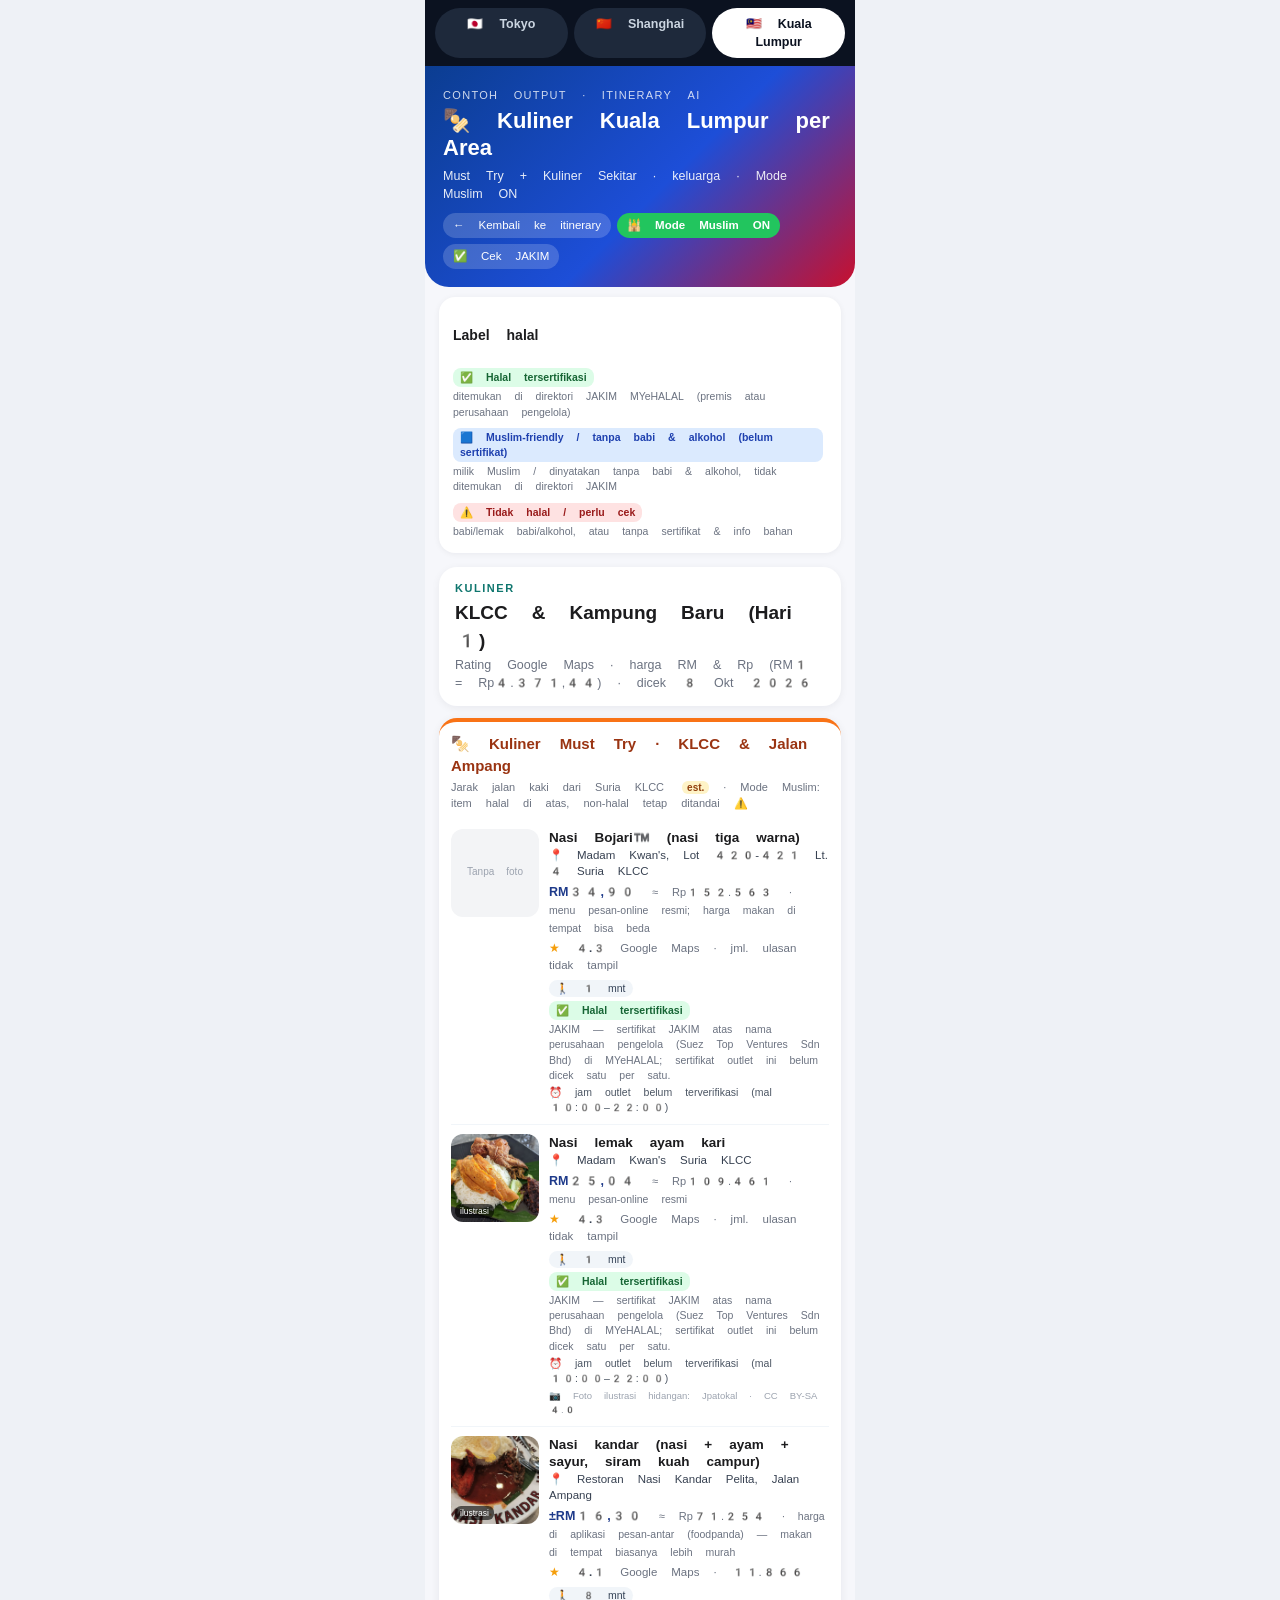
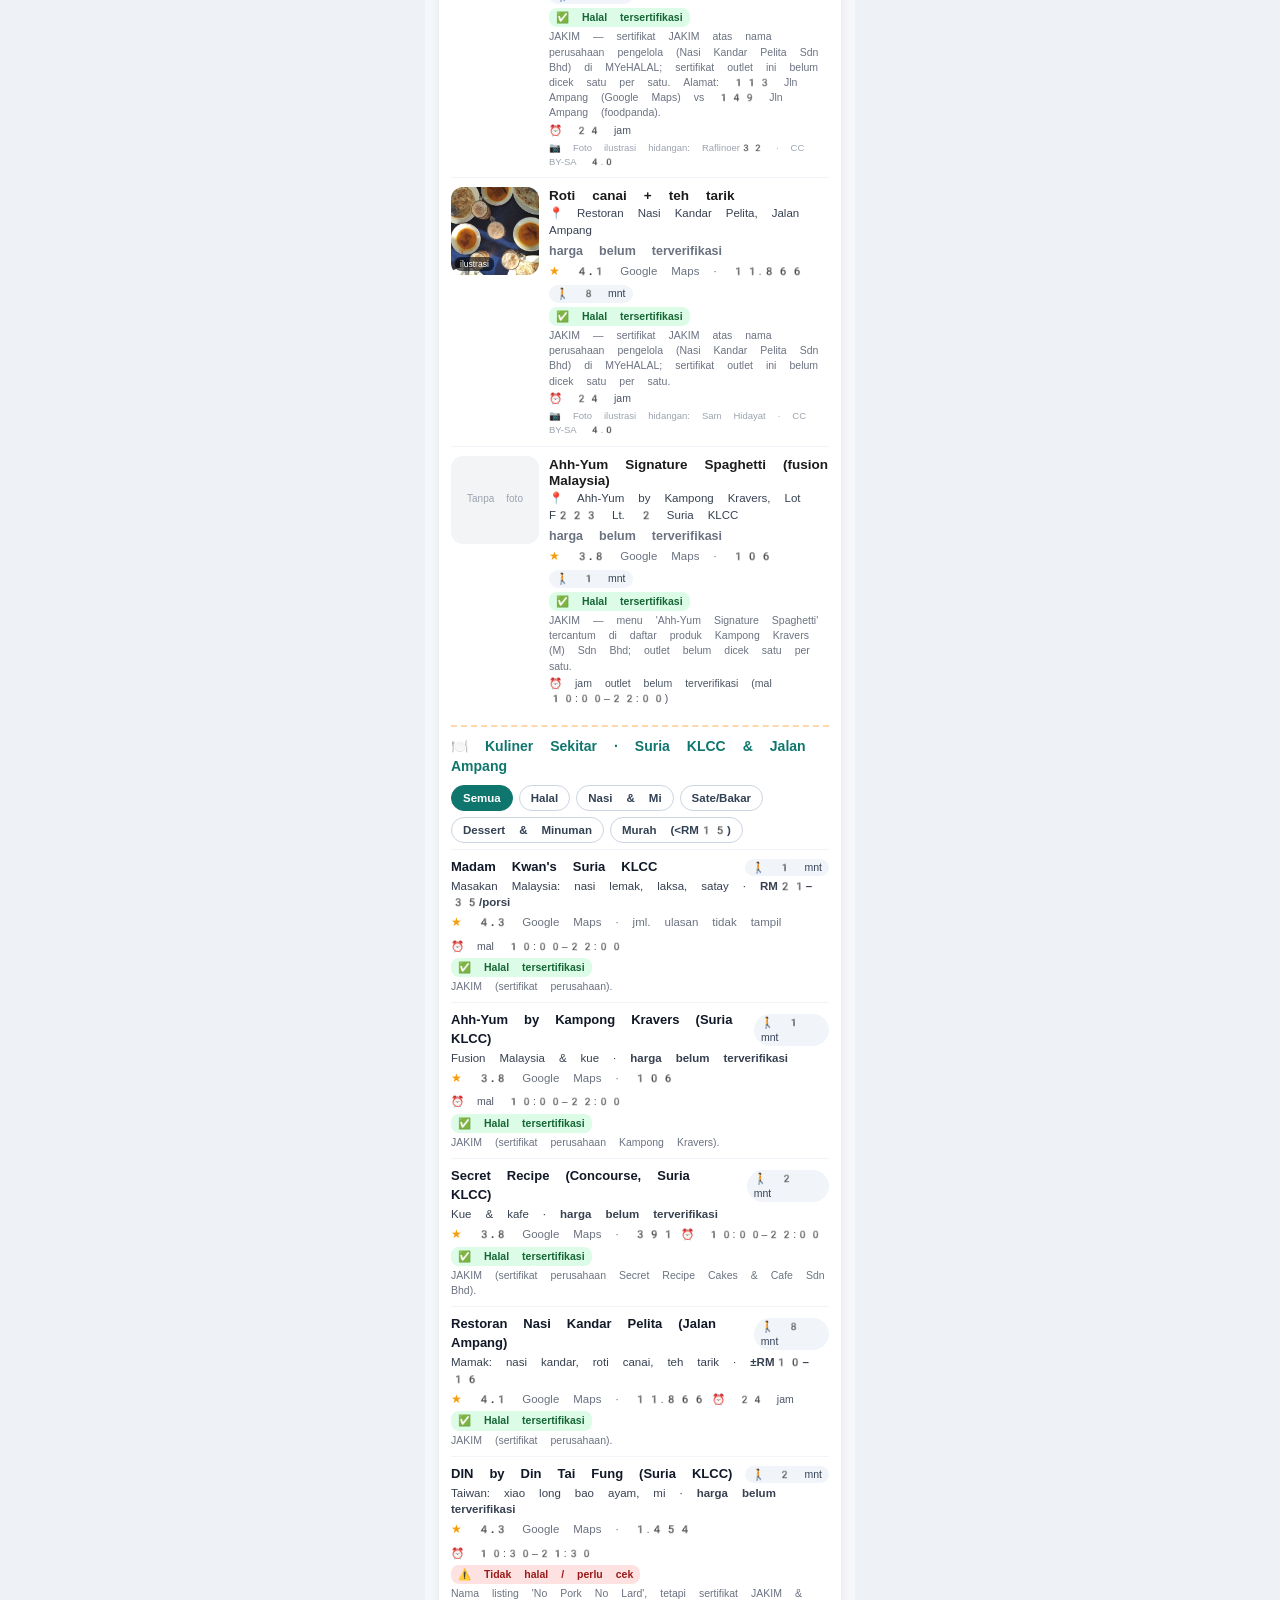
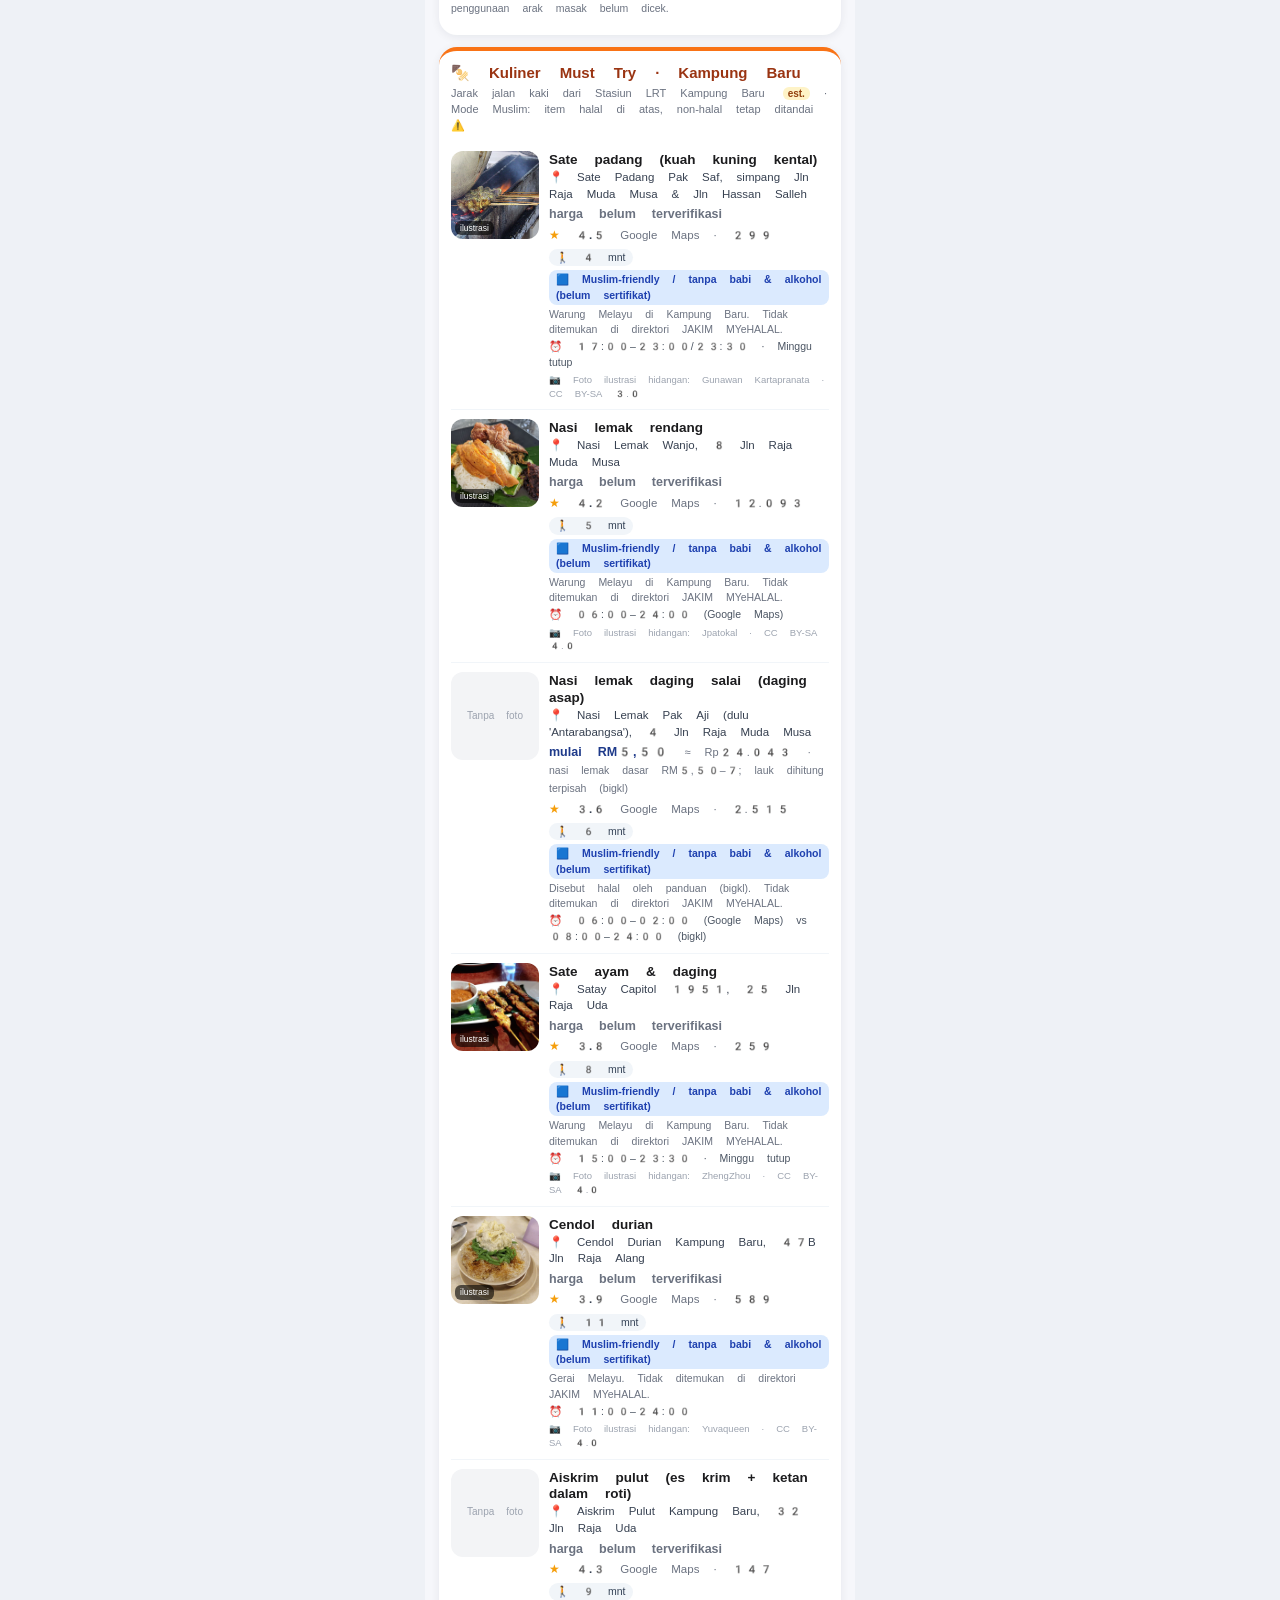
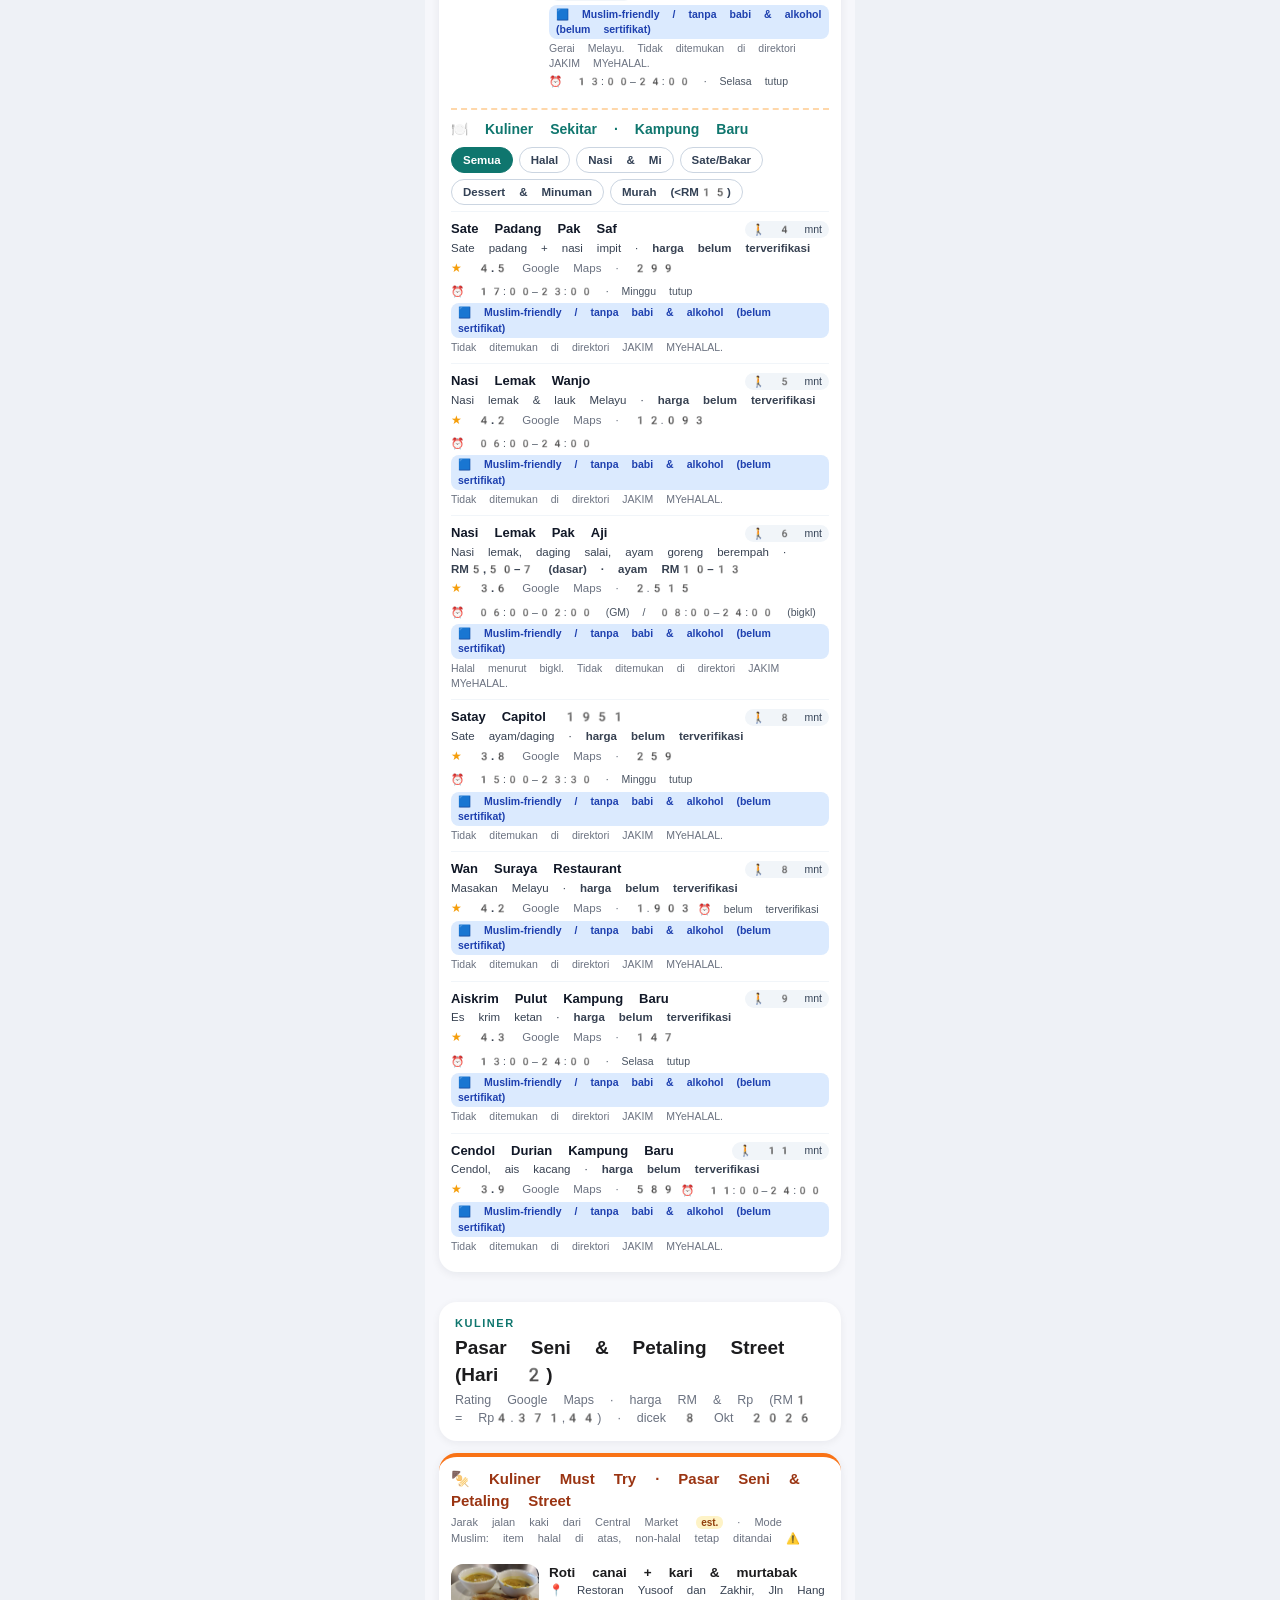
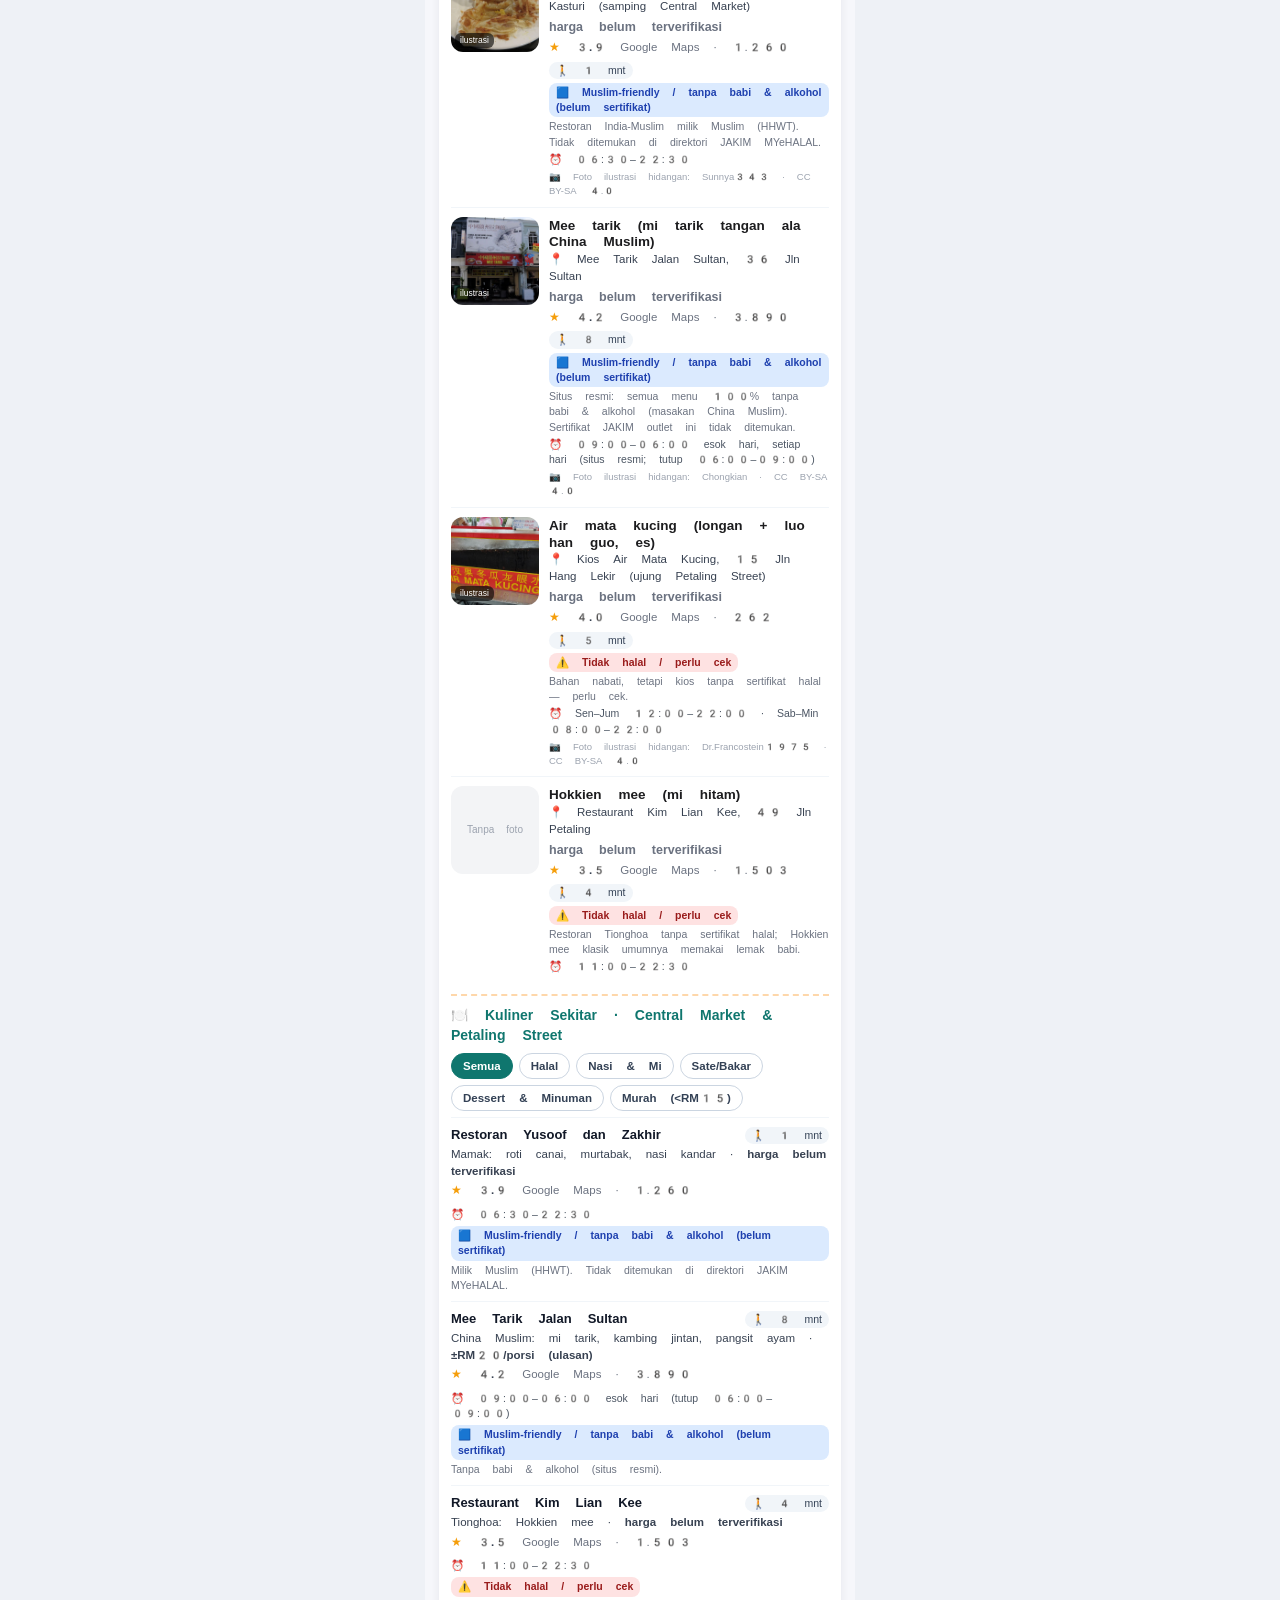
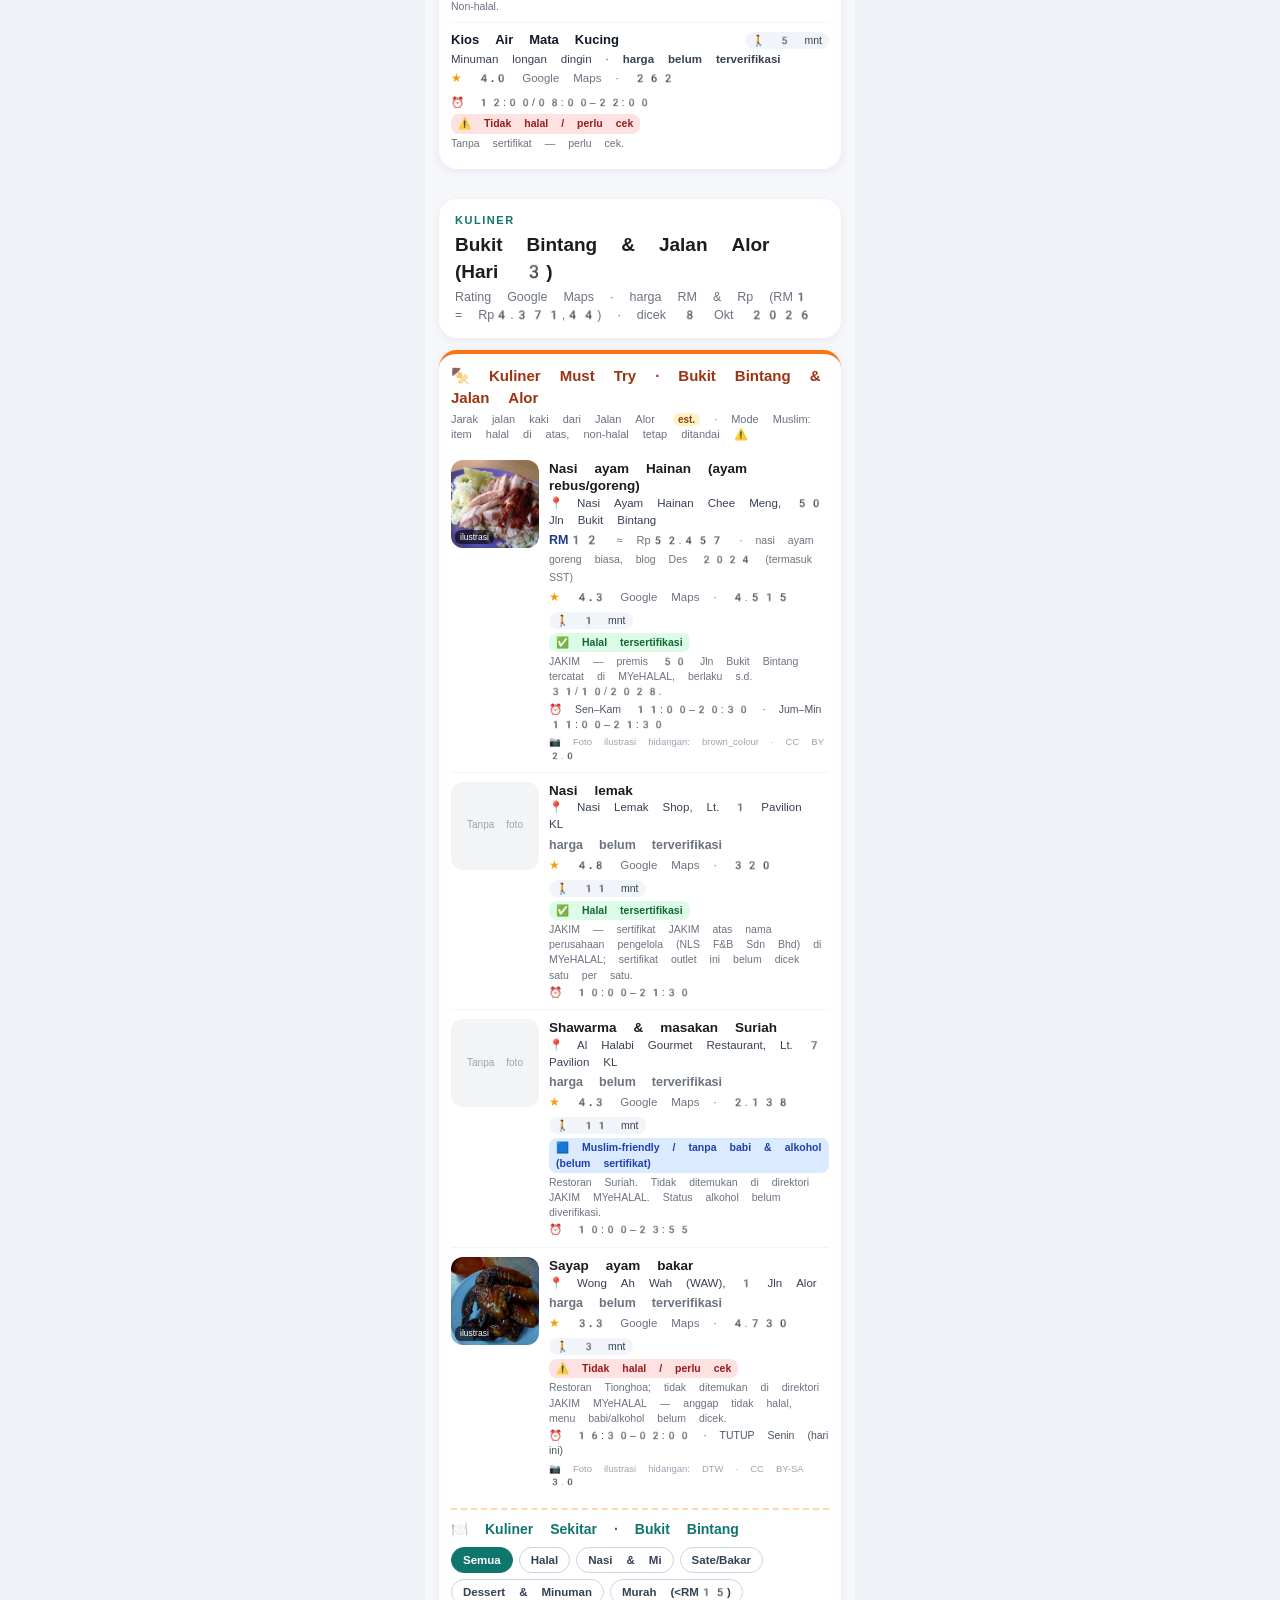
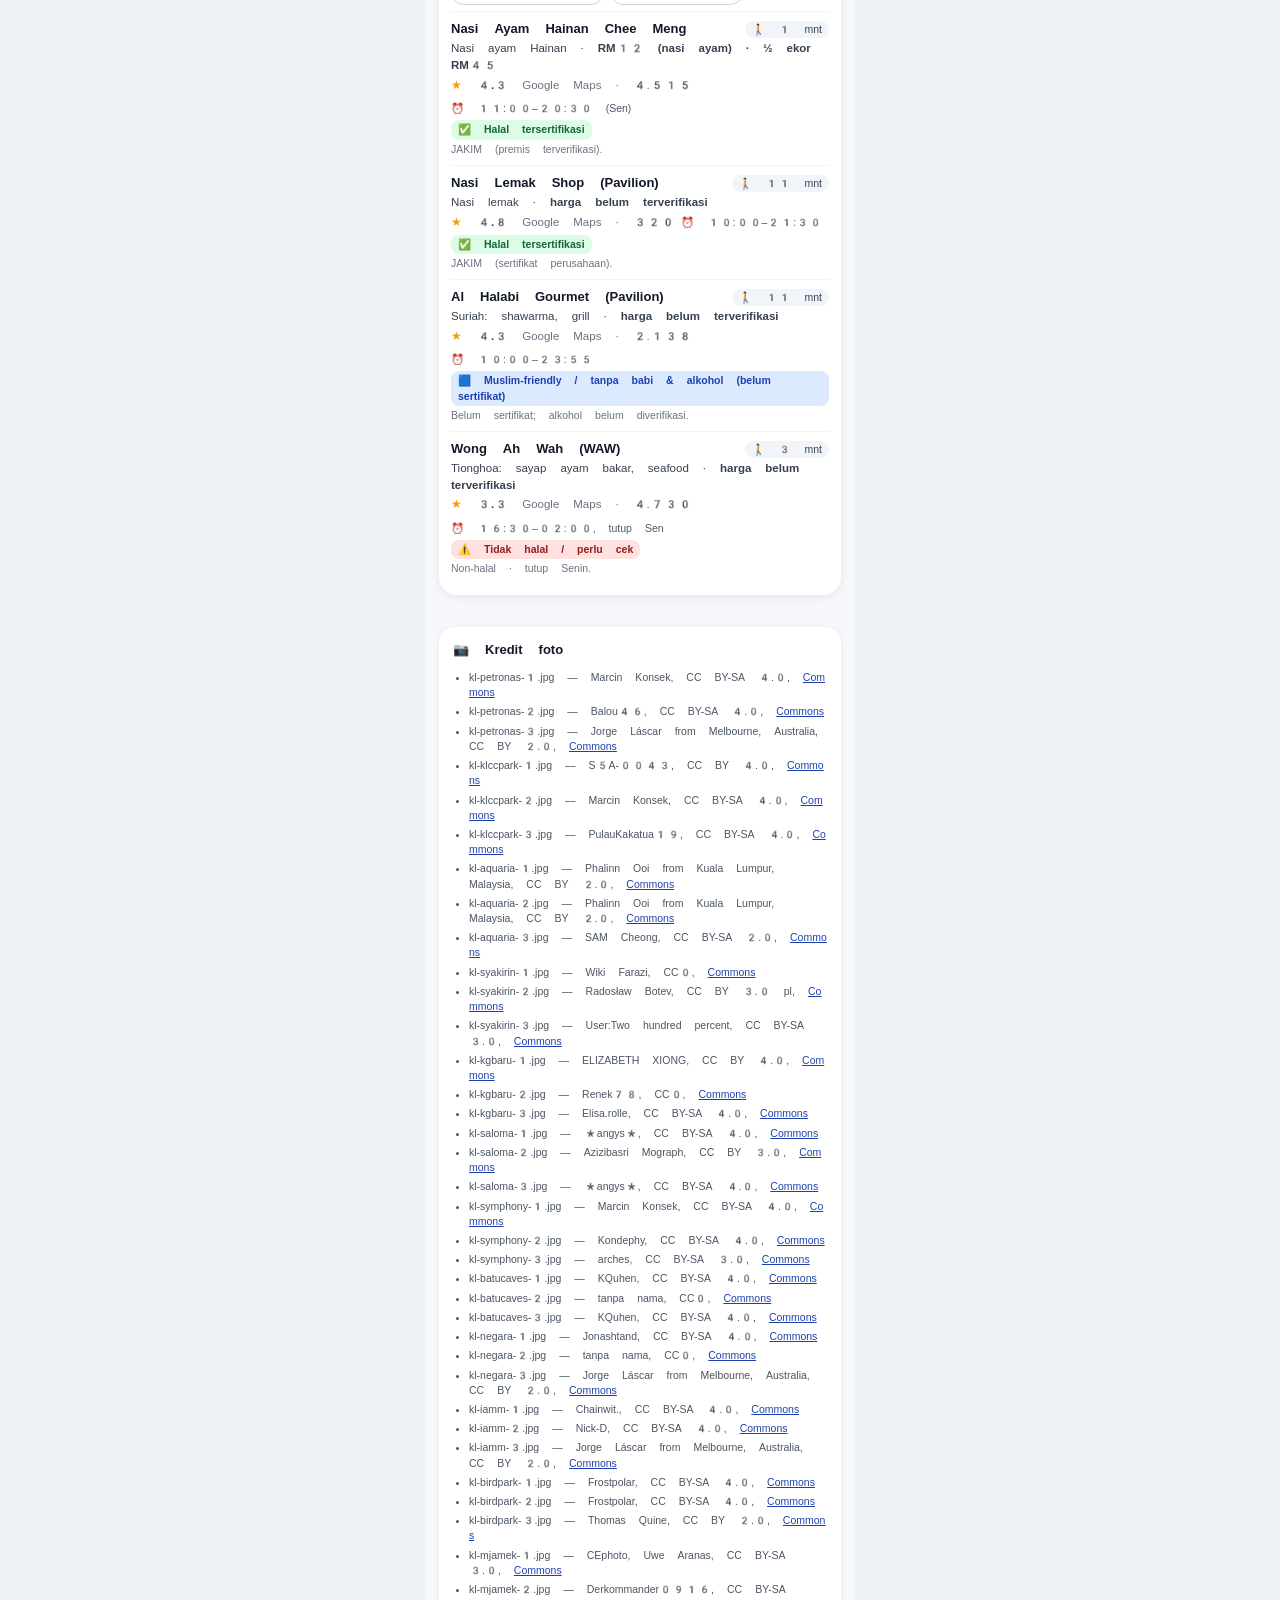
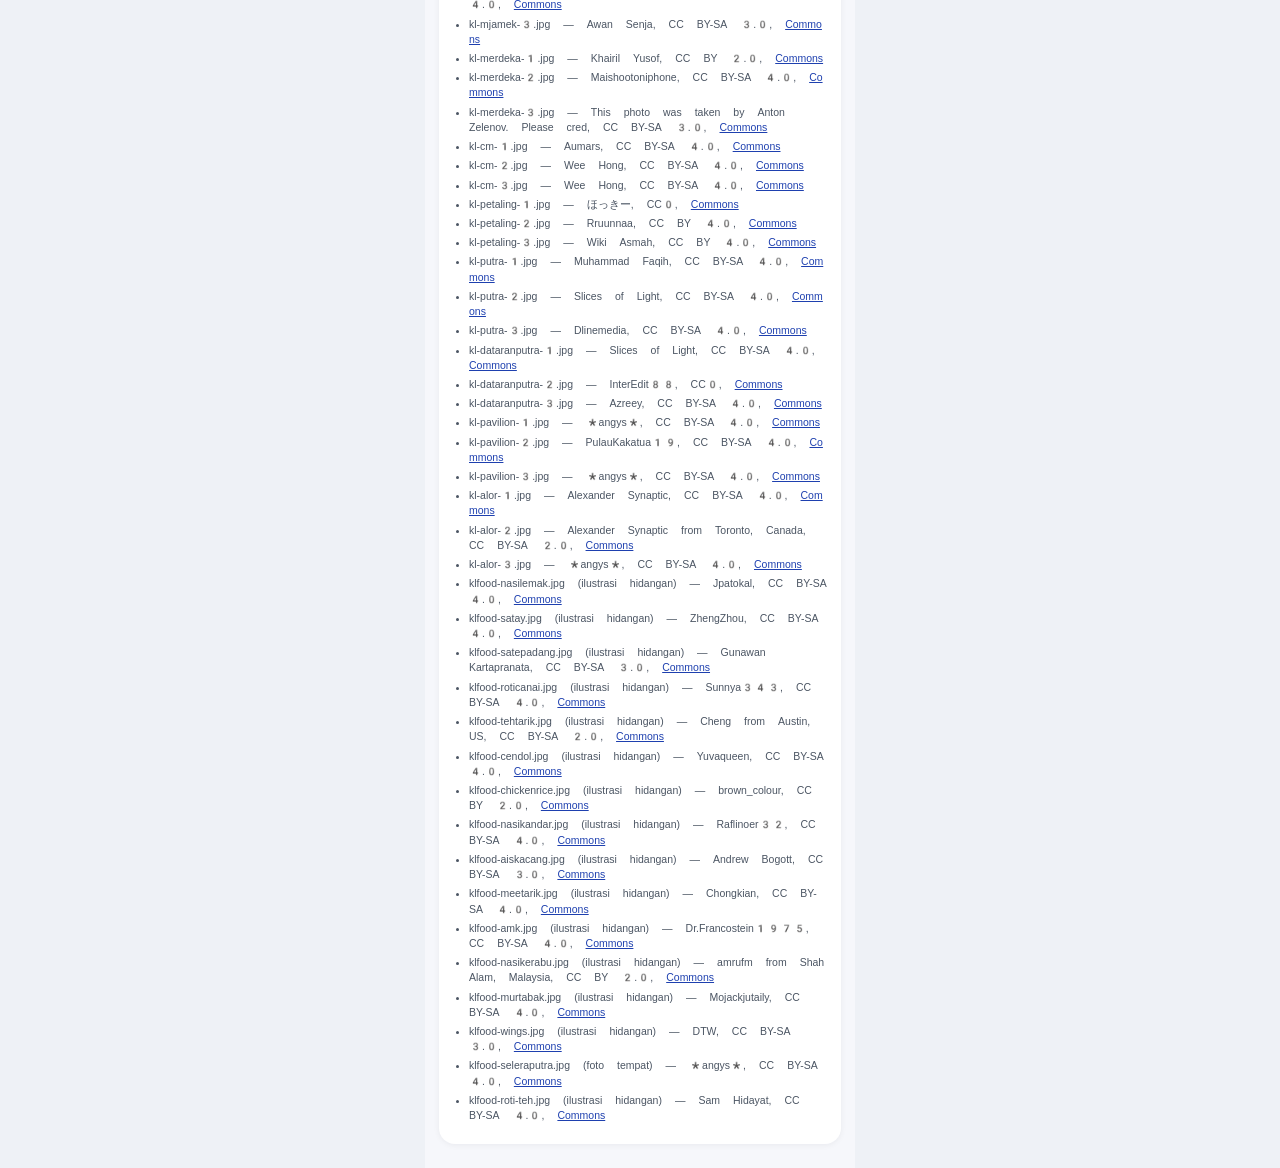
==== kualalumpur-kuliner.html @ 51460c42 "Build site: extract bundle + Commons photos (max 1024px)" ====
<!doctype html><html lang="id"><head><meta charset="utf-8"><meta name="viewport" content="width=device-width,initial-scale=1"><title>Kuliner Kuala Lumpur — Mode Muslim</title><link rel="stylesheet" href="app.css"></head><body><div class="app">
<nav class="dest"><a href="index.html" class="">🇯🇵 Tokyo</a><a href="shanghai.html" class="">🇨🇳 Shanghai</a><a href="kualalumpur.html" class="on">🇲🇾 Kuala Lumpur</a></nav>
<header class="hero kl"><div class="k">CONTOH OUTPUT · ITINERARY AI</div><h1>🍢 Kuliner Kuala Lumpur per Area</h1><div class="sub">Must Try + Kuliner Sekitar · keluarga · Mode Muslim ON</div>
<div class="chips"><a class="chip" href="kualalumpur.html" style="color:#fff;text-decoration:none">← Kembali ke itinerary</a><span class="chip on">🕌 Mode Muslim ON</span><span class="chip">✅ Cek JAKIM</span></div></header>
<div style="padding:0 14px"><div class="card legend"><h4>Label halal</h4><div class="hp h-cert">✅ Halal tersertifikasi</div> <span class="hn">ditemukan di direktori JAKIM MYeHALAL (premis atau perusahaan pengelola)</span><div class="hp h-mf">🟦 Muslim-friendly / tanpa babi & alkohol (belum sertifikat)</div> <span class="hn">milik Muslim / dinyatakan tanpa babi & alkohol, tidak ditemukan di direktori JAKIM</span><div class="hp h-no">⚠️ Tidak halal / perlu cek</div> <span class="hn">babi/lemak babi/alkohol, atau tanpa sertifikat & info bahan</span></div></div><section class="kgroup" id="g-0"><div class="dayhead"><div class="dnum">KULINER</div><div class="dtitle">KLCC &amp; Kampung Baru (Hari 1)</div><div class="ddate">Rating Google Maps · harga RM & Rp (RM1 = Rp4.371,44) · dicek 8 Okt 2026</div></div><div class="kul" id="kul-klcc"><div class="kt">🍢 Kuliner Must Try · KLCC &amp; Jalan Ampang</div><div class="ksub">Jarak jalan kaki dari Suria KLCC <span class="est">est.</span> · Mode Muslim: item halal di atas, non-halal tetap ditandai ⚠️</div>
<div class="mtl"><div class="mt"><div class="kimg none">Tanpa foto</div><div class="mtb"><div class="mtd">Nasi Bojari™ (nasi tiga warna)</div><div class="mts">📍 Madam Kwan&#x27;s, Lot 420-421 Lt. 4 Suria KLCC</div>
<div class="mtp"><b>RM34,90</b> <span class="idr">≈ Rp152.563</span> <span class="pn">· menu pesan-online resmi; harga makan di tempat bisa beda</span></div><div class="mtr"><span class="rate"><span class="stars">★</span> <b>4.3</b> <span class="rsrc">Google Maps · jml. ulasan tidak tampil</span></span> <span class="wk">🚶 1 mnt</span></div>
<div class="hp h-cert">✅ Halal tersertifikasi</div><div class="hn">JAKIM — sertifikat JAKIM atas nama perusahaan pengelola (Suez Top Ventures Sdn Bhd) di MYeHALAL; sertifikat outlet ini belum dicek satu per satu.</div><div class="kh">⏰ jam outlet belum terverifikasi (mal 10:00–22:00)</div></div></div><div class="mt"><div class="kimg"><img src="photos/klfood-nasilemak.jpg" alt="Nasi lemak ayam kari"><span class="ill">ilustrasi</span></div><div class="mtb"><div class="mtd">Nasi lemak ayam kari</div><div class="mts">📍 Madam Kwan&#x27;s Suria KLCC</div>
<div class="mtp"><b>RM25,04</b> <span class="idr">≈ Rp109.461</span> <span class="pn">· menu pesan-online resmi</span></div><div class="mtr"><span class="rate"><span class="stars">★</span> <b>4.3</b> <span class="rsrc">Google Maps · jml. ulasan tidak tampil</span></span> <span class="wk">🚶 1 mnt</span></div>
<div class="hp h-cert">✅ Halal tersertifikasi</div><div class="hn">JAKIM — sertifikat JAKIM atas nama perusahaan pengelola (Suez Top Ventures Sdn Bhd) di MYeHALAL; sertifikat outlet ini belum dicek satu per satu.</div><div class="kh">⏰ jam outlet belum terverifikasi (mal 10:00–22:00)</div><div class="kcred">📷 Foto ilustrasi hidangan: Jpatokal · CC BY-SA 4.0</div></div></div><div class="mt"><div class="kimg"><img src="photos/klfood-nasikandar.jpg" alt="Nasi kandar (nasi + ayam + sayur, siram kuah campur)"><span class="ill">ilustrasi</span></div><div class="mtb"><div class="mtd">Nasi kandar (nasi + ayam + sayur, siram kuah campur)</div><div class="mts">📍 Restoran Nasi Kandar Pelita, Jalan Ampang</div>
<div class="mtp"><b>±RM16,30</b> <span class="idr">≈ Rp71.254</span> <span class="pn">· harga di aplikasi pesan-antar (foodpanda) — makan di tempat biasanya lebih murah</span></div><div class="mtr"><span class="rate"><span class="stars">★</span> <b>4.1</b> <span class="rsrc">Google Maps · 11.866</span></span> <span class="wk">🚶 8 mnt</span></div>
<div class="hp h-cert">✅ Halal tersertifikasi</div><div class="hn">JAKIM — sertifikat JAKIM atas nama perusahaan pengelola (Nasi Kandar Pelita Sdn Bhd) di MYeHALAL; sertifikat outlet ini belum dicek satu per satu. Alamat: 113 Jln Ampang (Google Maps) vs 149 Jln Ampang (foodpanda).</div><div class="kh">⏰ 24 jam</div><div class="kcred">📷 Foto ilustrasi hidangan: Raflinoer32 · CC BY-SA 4.0</div></div></div><div class="mt"><div class="kimg"><img src="photos/klfood-roti-teh.jpg" alt="Roti canai + teh tarik"><span class="ill">ilustrasi</span></div><div class="mtb"><div class="mtd">Roti canai + teh tarik</div><div class="mts">📍 Restoran Nasi Kandar Pelita, Jalan Ampang</div>
<div class="mtp"><b style="font-weight:600;color:#6b7280">harga belum terverifikasi</b></div><div class="mtr"><span class="rate"><span class="stars">★</span> <b>4.1</b> <span class="rsrc">Google Maps · 11.866</span></span> <span class="wk">🚶 8 mnt</span></div>
<div class="hp h-cert">✅ Halal tersertifikasi</div><div class="hn">JAKIM — sertifikat JAKIM atas nama perusahaan pengelola (Nasi Kandar Pelita Sdn Bhd) di MYeHALAL; sertifikat outlet ini belum dicek satu per satu.</div><div class="kh">⏰ 24 jam</div><div class="kcred">📷 Foto ilustrasi hidangan: Sam Hidayat · CC BY-SA 4.0</div></div></div><div class="mt"><div class="kimg none">Tanpa foto</div><div class="mtb"><div class="mtd">Ahh-Yum Signature Spaghetti (fusion Malaysia)</div><div class="mts">📍 Ahh-Yum by Kampong Kravers, Lot F223 Lt. 2 Suria KLCC</div>
<div class="mtp"><b style="font-weight:600;color:#6b7280">harga belum terverifikasi</b></div><div class="mtr"><span class="rate"><span class="stars">★</span> <b>3.8</b> <span class="rsrc">Google Maps · 106</span></span> <span class="wk">🚶 1 mnt</span></div>
<div class="hp h-cert">✅ Halal tersertifikasi</div><div class="hn">JAKIM — menu &#x27;Ahh-Yum Signature Spaghetti&#x27; tercantum di daftar produk Kampong Kravers (M) Sdn Bhd; outlet belum dicek satu per satu.</div><div class="kh">⏰ jam outlet belum terverifikasi (mal 10:00–22:00)</div></div></div></div><div class="kt2">🍽️ Kuliner Sekitar · Suria KLCC &amp; Jalan Ampang</div><div class="chips2"><button class="fchip on" data-f="all">Semua</button><button class="fchip" data-f="halal">Halal</button><button class="fchip" data-f="nasi">Nasi &amp; Mi</button><button class="fchip" data-f="sate">Sate/Bakar</button><button class="fchip" data-f="dessert">Dessert &amp; Minuman</button><button class="fchip" data-f="murah">Murah (&lt;RM15)</button></div><div class="nbl"><div class="nb" data-tags="halal nasi sate dessert"><div class="nbh"><a href="https://www.madamkwans.com.my/order/menu">Madam Kwan&#x27;s Suria KLCC</a><span class="wk">🚶 1 mnt</span></div>
<div class="nbc">Masakan Malaysia: nasi lemak, laksa, satay · <b>RM21–35/porsi</b></div><div class="mtr"><span class="rate"><span class="stars">★</span> <b>4.3</b> <span class="rsrc">Google Maps · jml. ulasan tidak tampil</span></span> <span class="kh">⏰ mal 10:00–22:00</span></div>
<div class="hp h-cert">✅ Halal tersertifikasi</div><div class="hn">JAKIM (sertifikat perusahaan).</div></div><div class="nb" data-tags="halal nasi dessert"><div class="nbh"><a href="https://www.google.com/maps/place/Ahh-Yum+(Suria+KLCC)/@3.1574943,101.7117872,17z">Ahh-Yum by Kampong Kravers (Suria KLCC)</a><span class="wk">🚶 1 mnt</span></div>
<div class="nbc">Fusion Malaysia &amp; kue · <b>harga belum terverifikasi</b></div><div class="mtr"><span class="rate"><span class="stars">★</span> <b>3.8</b> <span class="rsrc">Google Maps · 106</span></span> <span class="kh">⏰ mal 10:00–22:00</span></div>
<div class="hp h-cert">✅ Halal tersertifikasi</div><div class="hn">JAKIM (sertifikat perusahaan Kampong Kravers).</div></div><div class="nb" data-tags="halal dessert"><div class="nbh"><a href="https://www.google.com/maps/place/Secret+Recipe+Suria+KLCC/@3.1569962,101.7113463,17z">Secret Recipe (Concourse, Suria KLCC)</a><span class="wk">🚶 2 mnt</span></div>
<div class="nbc">Kue &amp; kafe · <b>harga belum terverifikasi</b></div><div class="mtr"><span class="rate"><span class="stars">★</span> <b>3.8</b> <span class="rsrc">Google Maps · 391</span></span> <span class="kh">⏰ 10:00–22:00</span></div>
<div class="hp h-cert">✅ Halal tersertifikasi</div><div class="hn">JAKIM (sertifikat perusahaan Secret Recipe Cakes &amp; Cafe Sdn Bhd).</div></div><div class="nb" data-tags="halal nasi murah"><div class="nbh"><a href="https://www.foodpanda.my/restaurant/o0rc/nasi-kandar-pelita-jalan-ampang/reviews">Restoran Nasi Kandar Pelita (Jalan Ampang)</a><span class="wk">🚶 8 mnt</span></div>
<div class="nbc">Mamak: nasi kandar, roti canai, teh tarik · <b>±RM10–16</b></div><div class="mtr"><span class="rate"><span class="stars">★</span> <b>4.1</b> <span class="rsrc">Google Maps · 11.866</span></span> <span class="kh">⏰ 24 jam</span></div>
<div class="hp h-cert">✅ Halal tersertifikasi</div><div class="hn">JAKIM (sertifikat perusahaan).</div></div><div class="nb" data-tags="nasi"><div class="nbh"><a href="https://www.google.com/maps/place/DIN+by+Din+Tai+Fung+at+Suria+KLCC+%5BNo+Pork+No+Lard%5D/@3.1569888,101.7114218,17z">DIN by Din Tai Fung (Suria KLCC)</a><span class="wk">🚶 2 mnt</span></div>
<div class="nbc">Taiwan: xiao long bao ayam, mi · <b>harga belum terverifikasi</b></div><div class="mtr"><span class="rate"><span class="stars">★</span> <b>4.3</b> <span class="rsrc">Google Maps · 1.454</span></span> <span class="kh">⏰ 10:30–21:30</span></div>
<div class="hp h-no">⚠️ Tidak halal / perlu cek</div><div class="hn">Nama listing &#x27;No Pork No Lard&#x27;, tetapi sertifikat JAKIM &amp; penggunaan arak masak belum dicek.</div></div><div class="nores">Tidak ada tempat untuk filter ini di area ini.</div></div></div><div class="kul" id="kul-kgbaru"><div class="kt">🍢 Kuliner Must Try · Kampung Baru</div><div class="ksub">Jarak jalan kaki dari Stasiun LRT Kampung Baru <span class="est">est.</span> · Mode Muslim: item halal di atas, non-halal tetap ditandai ⚠️</div>
<div class="mtl"><div class="mt"><div class="kimg"><img src="photos/klfood-satepadang.jpg" alt="Sate padang (kuah kuning kental)"><span class="ill">ilustrasi</span></div><div class="mtb"><div class="mtd">Sate padang (kuah kuning kental)</div><div class="mts">📍 Sate Padang Pak Saf, simpang Jln Raja Muda Musa &amp; Jln Hassan Salleh</div>
<div class="mtp"><b style="font-weight:600;color:#6b7280">harga belum terverifikasi</b></div><div class="mtr"><span class="rate"><span class="stars">★</span> <b>4.5</b> <span class="rsrc">Google Maps · 299</span></span> <span class="wk">🚶 4 mnt</span></div>
<div class="hp h-mf">🟦 Muslim-friendly / tanpa babi & alkohol (belum sertifikat)</div><div class="hn">Warung Melayu di Kampung Baru. Tidak ditemukan di direktori JAKIM MYeHALAL.</div><div class="kh">⏰ 17:00–23:00/23:30 · Minggu tutup</div><div class="kcred">📷 Foto ilustrasi hidangan: Gunawan Kartapranata · CC BY-SA 3.0</div></div></div><div class="mt"><div class="kimg"><img src="photos/klfood-nasilemak.jpg" alt="Nasi lemak rendang"><span class="ill">ilustrasi</span></div><div class="mtb"><div class="mtd">Nasi lemak rendang</div><div class="mts">📍 Nasi Lemak Wanjo, 8 Jln Raja Muda Musa</div>
<div class="mtp"><b style="font-weight:600;color:#6b7280">harga belum terverifikasi</b></div><div class="mtr"><span class="rate"><span class="stars">★</span> <b>4.2</b> <span class="rsrc">Google Maps · 12.093</span></span> <span class="wk">🚶 5 mnt</span></div>
<div class="hp h-mf">🟦 Muslim-friendly / tanpa babi & alkohol (belum sertifikat)</div><div class="hn">Warung Melayu di Kampung Baru. Tidak ditemukan di direktori JAKIM MYeHALAL.</div><div class="kh">⏰ 06:00–24:00 (Google Maps)</div><div class="kcred">📷 Foto ilustrasi hidangan: Jpatokal · CC BY-SA 4.0</div></div></div><div class="mt"><div class="kimg none">Tanpa foto</div><div class="mtb"><div class="mtd">Nasi lemak daging salai (daging asap)</div><div class="mts">📍 Nasi Lemak Pak Aji (dulu &#x27;Antarabangsa&#x27;), 4 Jln Raja Muda Musa</div>
<div class="mtp"><b>mulai RM5,50</b> <span class="idr">≈ Rp24.043</span> <span class="pn">· nasi lemak dasar RM5,50–7; lauk dihitung terpisah (bigkl)</span></div><div class="mtr"><span class="rate"><span class="stars">★</span> <b>3.6</b> <span class="rsrc">Google Maps · 2.515</span></span> <span class="wk">🚶 6 mnt</span></div>
<div class="hp h-mf">🟦 Muslim-friendly / tanpa babi & alkohol (belum sertifikat)</div><div class="hn">Disebut halal oleh panduan (bigkl). Tidak ditemukan di direktori JAKIM MYeHALAL.</div><div class="kh">⏰ 06:00–02:00 (Google Maps) vs 08:00–24:00 (bigkl)</div></div></div><div class="mt"><div class="kimg"><img src="photos/klfood-satay.jpg" alt="Sate ayam &amp; daging"><span class="ill">ilustrasi</span></div><div class="mtb"><div class="mtd">Sate ayam &amp; daging</div><div class="mts">📍 Satay Capitol 1951, 25 Jln Raja Uda</div>
<div class="mtp"><b style="font-weight:600;color:#6b7280">harga belum terverifikasi</b></div><div class="mtr"><span class="rate"><span class="stars">★</span> <b>3.8</b> <span class="rsrc">Google Maps · 259</span></span> <span class="wk">🚶 8 mnt</span></div>
<div class="hp h-mf">🟦 Muslim-friendly / tanpa babi & alkohol (belum sertifikat)</div><div class="hn">Warung Melayu di Kampung Baru. Tidak ditemukan di direktori JAKIM MYeHALAL.</div><div class="kh">⏰ 15:00–23:30 · Minggu tutup</div><div class="kcred">📷 Foto ilustrasi hidangan: ZhengZhou · CC BY-SA 4.0</div></div></div><div class="mt"><div class="kimg"><img src="photos/klfood-cendol.jpg" alt="Cendol durian"><span class="ill">ilustrasi</span></div><div class="mtb"><div class="mtd">Cendol durian</div><div class="mts">📍 Cendol Durian Kampung Baru, 47B Jln Raja Alang</div>
<div class="mtp"><b style="font-weight:600;color:#6b7280">harga belum terverifikasi</b></div><div class="mtr"><span class="rate"><span class="stars">★</span> <b>3.9</b> <span class="rsrc">Google Maps · 589</span></span> <span class="wk">🚶 11 mnt</span></div>
<div class="hp h-mf">🟦 Muslim-friendly / tanpa babi & alkohol (belum sertifikat)</div><div class="hn">Gerai Melayu. Tidak ditemukan di direktori JAKIM MYeHALAL.</div><div class="kh">⏰ 11:00–24:00</div><div class="kcred">📷 Foto ilustrasi hidangan: Yuvaqueen · CC BY-SA 4.0</div></div></div><div class="mt"><div class="kimg none">Tanpa foto</div><div class="mtb"><div class="mtd">Aiskrim pulut (es krim + ketan dalam roti)</div><div class="mts">📍 Aiskrim Pulut Kampung Baru, 32 Jln Raja Uda</div>
<div class="mtp"><b style="font-weight:600;color:#6b7280">harga belum terverifikasi</b></div><div class="mtr"><span class="rate"><span class="stars">★</span> <b>4.3</b> <span class="rsrc">Google Maps · 147</span></span> <span class="wk">🚶 9 mnt</span></div>
<div class="hp h-mf">🟦 Muslim-friendly / tanpa babi & alkohol (belum sertifikat)</div><div class="hn">Gerai Melayu. Tidak ditemukan di direktori JAKIM MYeHALAL.</div><div class="kh">⏰ 13:00–24:00 · Selasa tutup</div></div></div></div><div class="kt2">🍽️ Kuliner Sekitar · Kampung Baru</div><div class="chips2"><button class="fchip on" data-f="all">Semua</button><button class="fchip" data-f="halal">Halal</button><button class="fchip" data-f="nasi">Nasi &amp; Mi</button><button class="fchip" data-f="sate">Sate/Bakar</button><button class="fchip" data-f="dessert">Dessert &amp; Minuman</button><button class="fchip" data-f="murah">Murah (&lt;RM15)</button></div><div class="nbl"><div class="nb" data-tags="halal sate"><div class="nbh"><a href="https://www.loka.my/attraction/sate-padang-pak-saf">Sate Padang Pak Saf</a><span class="wk">🚶 4 mnt</span></div>
<div class="nbc">Sate padang + nasi impit · <b>harga belum terverifikasi</b></div><div class="mtr"><span class="rate"><span class="stars">★</span> <b>4.5</b> <span class="rsrc">Google Maps · 299</span></span> <span class="kh">⏰ 17:00–23:00 · Minggu tutup</span></div>
<div class="hp h-mf">🟦 Muslim-friendly / tanpa babi & alkohol (belum sertifikat)</div><div class="hn">Tidak ditemukan di direktori JAKIM MYeHALAL.</div></div><div class="nb" data-tags="halal nasi"><div class="nbh"><a href="https://www.google.com/maps/place/Nasi+Lemak+Wanjo+Kg+Baru/@3.1623698,101.7044279,17z">Nasi Lemak Wanjo</a><span class="wk">🚶 5 mnt</span></div>
<div class="nbc">Nasi lemak &amp; lauk Melayu · <b>harga belum terverifikasi</b></div><div class="mtr"><span class="rate"><span class="stars">★</span> <b>4.2</b> <span class="rsrc">Google Maps · 12.093</span></span> <span class="kh">⏰ 06:00–24:00</span></div>
<div class="hp h-mf">🟦 Muslim-friendly / tanpa babi & alkohol (belum sertifikat)</div><div class="hn">Tidak ditemukan di direktori JAKIM MYeHALAL.</div></div><div class="nb" data-tags="halal nasi murah"><div class="nbh"><a href="https://www.bigkl.com/dining/nasi-lemak-pak-aji-kampung-baru/">Nasi Lemak Pak Aji</a><span class="wk">🚶 6 mnt</span></div>
<div class="nbc">Nasi lemak, daging salai, ayam goreng berempah · <b>RM5,50–7 (dasar) · ayam RM10–13</b></div><div class="mtr"><span class="rate"><span class="stars">★</span> <b>3.6</b> <span class="rsrc">Google Maps · 2.515</span></span> <span class="kh">⏰ 06:00–02:00 (GM) / 08:00–24:00 (bigkl)</span></div>
<div class="hp h-mf">🟦 Muslim-friendly / tanpa babi & alkohol (belum sertifikat)</div><div class="hn">Halal menurut bigkl. Tidak ditemukan di direktori JAKIM MYeHALAL.</div></div><div class="nb" data-tags="halal sate"><div class="nbh"><a href="https://www.google.com/maps/place/Satay+Capitol+1951+-+Warisan+(New)/@3.1652925,101.7059316,17z">Satay Capitol 1951</a><span class="wk">🚶 8 mnt</span></div>
<div class="nbc">Sate ayam/daging · <b>harga belum terverifikasi</b></div><div class="mtr"><span class="rate"><span class="stars">★</span> <b>3.8</b> <span class="rsrc">Google Maps · 259</span></span> <span class="kh">⏰ 15:00–23:30 · Minggu tutup</span></div>
<div class="hp h-mf">🟦 Muslim-friendly / tanpa babi & alkohol (belum sertifikat)</div><div class="hn">Tidak ditemukan di direktori JAKIM MYeHALAL.</div></div><div class="nb" data-tags="halal nasi"><div class="nbh"><a href="https://www.google.com/maps/place/Wan+Suraya+Restaurant/@3.1638751,101.7039261,17z">Wan Suraya Restaurant</a><span class="wk">🚶 8 mnt</span></div>
<div class="nbc">Masakan Melayu · <b>harga belum terverifikasi</b></div><div class="mtr"><span class="rate"><span class="stars">★</span> <b>4.2</b> <span class="rsrc">Google Maps · 1.903</span></span> <span class="kh">⏰ belum terverifikasi</span></div>
<div class="hp h-mf">🟦 Muslim-friendly / tanpa babi & alkohol (belum sertifikat)</div><div class="hn">Tidak ditemukan di direktori JAKIM MYeHALAL.</div></div><div class="nb" data-tags="halal dessert"><div class="nbh"><a href="https://www.google.com/maps/place/Aiskrim+Pulut+Kampung+Baru/@3.1655971,101.7061275,17z">Aiskrim Pulut Kampung Baru</a><span class="wk">🚶 9 mnt</span></div>
<div class="nbc">Es krim ketan · <b>harga belum terverifikasi</b></div><div class="mtr"><span class="rate"><span class="stars">★</span> <b>4.3</b> <span class="rsrc">Google Maps · 147</span></span> <span class="kh">⏰ 13:00–24:00 · Selasa tutup</span></div>
<div class="hp h-mf">🟦 Muslim-friendly / tanpa babi & alkohol (belum sertifikat)</div><div class="hn">Tidak ditemukan di direktori JAKIM MYeHALAL.</div></div><div class="nb" data-tags="halal dessert"><div class="nbh"><a href="https://www.google.com/maps/place/Cendol+Durian+Kampung+Baru/@3.1636537,101.701732,17z">Cendol Durian Kampung Baru</a><span class="wk">🚶 11 mnt</span></div>
<div class="nbc">Cendol, ais kacang · <b>harga belum terverifikasi</b></div><div class="mtr"><span class="rate"><span class="stars">★</span> <b>3.9</b> <span class="rsrc">Google Maps · 589</span></span> <span class="kh">⏰ 11:00–24:00</span></div>
<div class="hp h-mf">🟦 Muslim-friendly / tanpa babi & alkohol (belum sertifikat)</div><div class="hn">Tidak ditemukan di direktori JAKIM MYeHALAL.</div></div><div class="nores">Tidak ada tempat untuk filter ini di area ini.</div></div></div></section><section class="kgroup" id="g-1"><div class="dayhead"><div class="dnum">KULINER</div><div class="dtitle">Pasar Seni &amp; Petaling Street (Hari 2)</div><div class="ddate">Rating Google Maps · harga RM & Rp (RM1 = Rp4.371,44) · dicek 8 Okt 2026</div></div><div class="kul" id="kul-pasarseni"><div class="kt">🍢 Kuliner Must Try · Pasar Seni &amp; Petaling Street</div><div class="ksub">Jarak jalan kaki dari Central Market <span class="est">est.</span> · Mode Muslim: item halal di atas, non-halal tetap ditandai ⚠️</div>
<div class="mtl"><div class="mt"><div class="kimg"><img src="photos/klfood-roticanai.jpg" alt="Roti canai + kari &amp; murtabak"><span class="ill">ilustrasi</span></div><div class="mtb"><div class="mtd">Roti canai + kari &amp; murtabak</div><div class="mts">📍 Restoran Yusoof dan Zakhir, Jln Hang Kasturi (samping Central Market)</div>
<div class="mtp"><b style="font-weight:600;color:#6b7280">harga belum terverifikasi</b></div><div class="mtr"><span class="rate"><span class="stars">★</span> <b>3.9</b> <span class="rsrc">Google Maps · 1.260</span></span> <span class="wk">🚶 1 mnt</span></div>
<div class="hp h-mf">🟦 Muslim-friendly / tanpa babi & alkohol (belum sertifikat)</div><div class="hn">Restoran India-Muslim milik Muslim (HHWT). Tidak ditemukan di direktori JAKIM MYeHALAL.</div><div class="kh">⏰ 06:30–22:30</div><div class="kcred">📷 Foto ilustrasi hidangan: Sunnya343 · CC BY-SA 4.0</div></div></div><div class="mt"><div class="kimg"><img src="photos/klfood-meetarik.jpg" alt="Mee tarik (mi tarik tangan ala China Muslim)"><span class="ill">ilustrasi</span></div><div class="mtb"><div class="mtd">Mee tarik (mi tarik tangan ala China Muslim)</div><div class="mts">📍 Mee Tarik Jalan Sultan, 36 Jln Sultan</div>
<div class="mtp"><b style="font-weight:600;color:#6b7280">harga belum terverifikasi</b></div><div class="mtr"><span class="rate"><span class="stars">★</span> <b>4.2</b> <span class="rsrc">Google Maps · 3.890</span></span> <span class="wk">🚶 8 mnt</span></div>
<div class="hp h-mf">🟦 Muslim-friendly / tanpa babi & alkohol (belum sertifikat)</div><div class="hn">Situs resmi: semua menu 100% tanpa babi &amp; alkohol (masakan China Muslim). Sertifikat JAKIM outlet ini tidak ditemukan.</div><div class="kh">⏰ 09:00–06:00 esok hari, setiap hari (situs resmi; tutup 06:00–09:00)</div><div class="kcred">📷 Foto ilustrasi hidangan: Chongkian · CC BY-SA 4.0</div></div></div><div class="mt"><div class="kimg"><img src="photos/klfood-amk.jpg" alt="Air mata kucing (longan + luo han guo, es)"><span class="ill">ilustrasi</span></div><div class="mtb"><div class="mtd">Air mata kucing (longan + luo han guo, es)</div><div class="mts">📍 Kios Air Mata Kucing, 15 Jln Hang Lekir (ujung Petaling Street)</div>
<div class="mtp"><b style="font-weight:600;color:#6b7280">harga belum terverifikasi</b></div><div class="mtr"><span class="rate"><span class="stars">★</span> <b>4.0</b> <span class="rsrc">Google Maps · 262</span></span> <span class="wk">🚶 5 mnt</span></div>
<div class="hp h-no">⚠️ Tidak halal / perlu cek</div><div class="hn">Bahan nabati, tetapi kios tanpa sertifikat halal — perlu cek.</div><div class="kh">⏰ Sen–Jum 12:00–22:00 · Sab–Min 08:00–22:00</div><div class="kcred">📷 Foto ilustrasi hidangan: Dr.Francostein1975 · CC BY-SA 4.0</div></div></div><div class="mt"><div class="kimg none">Tanpa foto</div><div class="mtb"><div class="mtd">Hokkien mee (mi hitam)</div><div class="mts">📍 Restaurant Kim Lian Kee, 49 Jln Petaling</div>
<div class="mtp"><b style="font-weight:600;color:#6b7280">harga belum terverifikasi</b></div><div class="mtr"><span class="rate"><span class="stars">★</span> <b>3.5</b> <span class="rsrc">Google Maps · 1.503</span></span> <span class="wk">🚶 4 mnt</span></div>
<div class="hp h-no">⚠️ Tidak halal / perlu cek</div><div class="hn">Restoran Tionghoa tanpa sertifikat halal; Hokkien mee klasik umumnya memakai lemak babi.</div><div class="kh">⏰ 11:00–22:30</div></div></div></div><div class="kt2">🍽️ Kuliner Sekitar · Central Market &amp; Petaling Street</div><div class="chips2"><button class="fchip on" data-f="all">Semua</button><button class="fchip" data-f="halal">Halal</button><button class="fchip" data-f="nasi">Nasi &amp; Mi</button><button class="fchip" data-f="sate">Sate/Bakar</button><button class="fchip" data-f="dessert">Dessert &amp; Minuman</button><button class="fchip" data-f="murah">Murah (&lt;RM15)</button></div><div class="nbl"><div class="nb" data-tags="halal nasi"><div class="nbh"><a href="https://www.havehalalwilltravel.com/halal-restaurants/detail/restoran-yusoof-dan-zakhir">Restoran Yusoof dan Zakhir</a><span class="wk">🚶 1 mnt</span></div>
<div class="nbc">Mamak: roti canai, murtabak, nasi kandar · <b>harga belum terverifikasi</b></div><div class="mtr"><span class="rate"><span class="stars">★</span> <b>3.9</b> <span class="rsrc">Google Maps · 1.260</span></span> <span class="kh">⏰ 06:30–22:30</span></div>
<div class="hp h-mf">🟦 Muslim-friendly / tanpa babi & alkohol (belum sertifikat)</div><div class="hn">Milik Muslim (HHWT). Tidak ditemukan di direktori JAKIM MYeHALAL.</div></div><div class="nb" data-tags="halal nasi"><div class="nbh"><a href="https://meetarik.com.my/locate-us/jalan-sultan/">Mee Tarik Jalan Sultan</a><span class="wk">🚶 8 mnt</span></div>
<div class="nbc">China Muslim: mi tarik, kambing jintan, pangsit ayam · <b>±RM20/porsi (ulasan)</b></div><div class="mtr"><span class="rate"><span class="stars">★</span> <b>4.2</b> <span class="rsrc">Google Maps · 3.890</span></span> <span class="kh">⏰ 09:00–06:00 esok hari (tutup 06:00–09:00)</span></div>
<div class="hp h-mf">🟦 Muslim-friendly / tanpa babi & alkohol (belum sertifikat)</div><div class="hn">Tanpa babi &amp; alkohol (situs resmi).</div></div><div class="nb" data-tags="nasi"><div class="nbh"><a href="https://www.google.com/maps/place/Restaurant+Kim+Lian+Kee/@3.1443439,101.6974525,17z">Restaurant Kim Lian Kee</a><span class="wk">🚶 4 mnt</span></div>
<div class="nbc">Tionghoa: Hokkien mee · <b>harga belum terverifikasi</b></div><div class="mtr"><span class="rate"><span class="stars">★</span> <b>3.5</b> <span class="rsrc">Google Maps · 1.503</span></span> <span class="kh">⏰ 11:00–22:30</span></div>
<div class="hp h-no">⚠️ Tidak halal / perlu cek</div><div class="hn">Non-halal.</div></div><div class="nb" data-tags="dessert"><div class="nbh"><a href="https://www.google.com/maps/place/Air+Mata+Kucing/@3.144446,101.6977958,17z">Kios Air Mata Kucing</a><span class="wk">🚶 5 mnt</span></div>
<div class="nbc">Minuman longan dingin · <b>harga belum terverifikasi</b></div><div class="mtr"><span class="rate"><span class="stars">★</span> <b>4.0</b> <span class="rsrc">Google Maps · 262</span></span> <span class="kh">⏰ 12:00/08:00–22:00</span></div>
<div class="hp h-no">⚠️ Tidak halal / perlu cek</div><div class="hn">Tanpa sertifikat — perlu cek.</div></div><div class="nores">Tidak ada tempat untuk filter ini di area ini.</div></div></div></section><section class="kgroup" id="g-2"><div class="dayhead"><div class="dnum">KULINER</div><div class="dtitle">Bukit Bintang &amp; Jalan Alor (Hari 3)</div><div class="ddate">Rating Google Maps · harga RM & Rp (RM1 = Rp4.371,44) · dicek 8 Okt 2026</div></div><div class="kul" id="kul-bukitbintang"><div class="kt">🍢 Kuliner Must Try · Bukit Bintang &amp; Jalan Alor</div><div class="ksub">Jarak jalan kaki dari Jalan Alor <span class="est">est.</span> · Mode Muslim: item halal di atas, non-halal tetap ditandai ⚠️</div>
<div class="mtl"><div class="mt"><div class="kimg"><img src="photos/klfood-chickenrice.jpg" alt="Nasi ayam Hainan (ayam rebus/goreng)"><span class="ill">ilustrasi</span></div><div class="mtb"><div class="mtd">Nasi ayam Hainan (ayam rebus/goreng)</div><div class="mts">📍 Nasi Ayam Hainan Chee Meng, 50 Jln Bukit Bintang</div>
<div class="mtp"><b>RM12</b> <span class="idr">≈ Rp52.457</span> <span class="pn">· nasi ayam goreng biasa, blog Des 2024 (termasuk SST)</span></div><div class="mtr"><span class="rate"><span class="stars">★</span> <b>4.3</b> <span class="rsrc">Google Maps · 4.515</span></span> <span class="wk">🚶 1 mnt</span></div>
<div class="hp h-cert">✅ Halal tersertifikasi</div><div class="hn">JAKIM — premis 50 Jln Bukit Bintang tercatat di MYeHALAL, berlaku s.d. 31/10/2028.</div><div class="kh">⏰ Sen–Kam 11:00–20:30 · Jum–Min 11:00–21:30</div><div class="kcred">📷 Foto ilustrasi hidangan: brown_colour · CC BY 2.0</div></div></div><div class="mt"><div class="kimg none">Tanpa foto</div><div class="mtb"><div class="mtd">Nasi lemak</div><div class="mts">📍 Nasi Lemak Shop, Lt. 1 Pavilion KL</div>
<div class="mtp"><b style="font-weight:600;color:#6b7280">harga belum terverifikasi</b></div><div class="mtr"><span class="rate"><span class="stars">★</span> <b>4.8</b> <span class="rsrc">Google Maps · 320</span></span> <span class="wk">🚶 11 mnt</span></div>
<div class="hp h-cert">✅ Halal tersertifikasi</div><div class="hn">JAKIM — sertifikat JAKIM atas nama perusahaan pengelola (NLS F&amp;B Sdn Bhd) di MYeHALAL; sertifikat outlet ini belum dicek satu per satu.</div><div class="kh">⏰ 10:00–21:30</div></div></div><div class="mt"><div class="kimg none">Tanpa foto</div><div class="mtb"><div class="mtd">Shawarma &amp; masakan Suriah</div><div class="mts">📍 Al Halabi Gourmet Restaurant, Lt. 7 Pavilion KL</div>
<div class="mtp"><b style="font-weight:600;color:#6b7280">harga belum terverifikasi</b></div><div class="mtr"><span class="rate"><span class="stars">★</span> <b>4.3</b> <span class="rsrc">Google Maps · 2.138</span></span> <span class="wk">🚶 11 mnt</span></div>
<div class="hp h-mf">🟦 Muslim-friendly / tanpa babi & alkohol (belum sertifikat)</div><div class="hn">Restoran Suriah. Tidak ditemukan di direktori JAKIM MYeHALAL. Status alkohol belum diverifikasi.</div><div class="kh">⏰ 10:00–23:55</div></div></div><div class="mt"><div class="kimg"><img src="photos/klfood-wings.jpg" alt="Sayap ayam bakar"><span class="ill">ilustrasi</span></div><div class="mtb"><div class="mtd">Sayap ayam bakar</div><div class="mts">📍 Wong Ah Wah (WAW), 1 Jln Alor</div>
<div class="mtp"><b style="font-weight:600;color:#6b7280">harga belum terverifikasi</b></div><div class="mtr"><span class="rate"><span class="stars">★</span> <b>3.3</b> <span class="rsrc">Google Maps · 4.730</span></span> <span class="wk">🚶 3 mnt</span></div>
<div class="hp h-no">⚠️ Tidak halal / perlu cek</div><div class="hn">Restoran Tionghoa; tidak ditemukan di direktori JAKIM MYeHALAL — anggap tidak halal, menu babi/alkohol belum dicek.</div><div class="kh">⏰ 16:30–02:00 · TUTUP Senin (hari ini)</div><div class="kcred">📷 Foto ilustrasi hidangan: DTW · CC BY-SA 3.0</div></div></div></div><div class="kt2">🍽️ Kuliner Sekitar · Bukit Bintang</div><div class="chips2"><button class="fchip on" data-f="all">Semua</button><button class="fchip" data-f="halal">Halal</button><button class="fchip" data-f="nasi">Nasi &amp; Mi</button><button class="fchip" data-f="sate">Sate/Bakar</button><button class="fchip" data-f="dessert">Dessert &amp; Minuman</button><button class="fchip" data-f="murah">Murah (&lt;RM15)</button></div><div class="nbl"><div class="nb" data-tags="halal nasi murah"><div class="nbh"><a href="https://www.jalansitu.com/2024/12/nasi-ayam-hainan-chee-meng-kuala-lumpur.html">Nasi Ayam Hainan Chee Meng</a><span class="wk">🚶 1 mnt</span></div>
<div class="nbc">Nasi ayam Hainan · <b>RM12 (nasi ayam) · ½ ekor RM45</b></div><div class="mtr"><span class="rate"><span class="stars">★</span> <b>4.3</b> <span class="rsrc">Google Maps · 4.515</span></span> <span class="kh">⏰ 11:00–20:30 (Sen)</span></div>
<div class="hp h-cert">✅ Halal tersertifikasi</div><div class="hn">JAKIM (premis terverifikasi).</div></div><div class="nb" data-tags="halal nasi"><div class="nbh"><a href="https://www.google.com/maps/place/Nasi+Lemak+Shop+@+Pavilion+Kuala+Lumpur/@3.1492078,101.7131099,17z">Nasi Lemak Shop (Pavilion)</a><span class="wk">🚶 11 mnt</span></div>
<div class="nbc">Nasi lemak · <b>harga belum terverifikasi</b></div><div class="mtr"><span class="rate"><span class="stars">★</span> <b>4.8</b> <span class="rsrc">Google Maps · 320</span></span> <span class="kh">⏰ 10:00–21:30</span></div>
<div class="hp h-cert">✅ Halal tersertifikasi</div><div class="hn">JAKIM (sertifikat perusahaan).</div></div><div class="nb" data-tags="halal sate"><div class="nbh"><a href="https://www.google.com/maps/place/Al+Halabi+Gourmet+Restaurant/@3.1496284,101.7129796,17z">Al Halabi Gourmet (Pavilion)</a><span class="wk">🚶 11 mnt</span></div>
<div class="nbc">Suriah: shawarma, grill · <b>harga belum terverifikasi</b></div><div class="mtr"><span class="rate"><span class="stars">★</span> <b>4.3</b> <span class="rsrc">Google Maps · 2.138</span></span> <span class="kh">⏰ 10:00–23:55</span></div>
<div class="hp h-mf">🟦 Muslim-friendly / tanpa babi & alkohol (belum sertifikat)</div><div class="hn">Belum sertifikat; alkohol belum diverifikasi.</div></div><div class="nb" data-tags="sate"><div class="nbh"><a href="https://www.google.com/maps/place/Wong+Ah+Wah+Restaurant+%7C+Jalan+Alor/@3.1449492,101.7079835,17z">Wong Ah Wah (WAW)</a><span class="wk">🚶 3 mnt</span></div>
<div class="nbc">Tionghoa: sayap ayam bakar, seafood · <b>harga belum terverifikasi</b></div><div class="mtr"><span class="rate"><span class="stars">★</span> <b>3.3</b> <span class="rsrc">Google Maps · 4.730</span></span> <span class="kh">⏰ 16:30–02:00, tutup Sen</span></div>
<div class="hp h-no">⚠️ Tidak halal / perlu cek</div><div class="hn">Non-halal · tutup Senin.</div></div><div class="nores">Tidak ada tempat untuk filter ini di area ini.</div></div></div></section>
<footer class="foot"><div class="card"><h4>📷 Kredit foto</h4><ul class="small"><li>kl-petronas-1.jpg — Marcin Konsek, CC BY-SA 4.0, <a href="https://commons.wikimedia.org/wiki/File:2016_Kuala_Lumpur,_Petronas_Towers_(01).jpg">Commons</a></li><li>kl-petronas-2.jpg — Balou46, CC BY-SA 4.0, <a href="https://commons.wikimedia.org/wiki/File:MY-KLCC-skybridge-01.jpg">Commons</a></li><li>kl-petronas-3.jpg — Jorge Láscar from Melbourne, Australia, CC BY 2.0, <a href="https://commons.wikimedia.org/wiki/File:The_skybridge_that_connects_both_Petronas_Towers_(18355826554).jpg">Commons</a></li><li>kl-klccpark-1.jpg — S5A-0043, CC BY 4.0, <a href="https://commons.wikimedia.org/wiki/File:(MYS-Kuala_Lumpur)_KLCC_Park_2025-01-28.jpg">Commons</a></li><li>kl-klccpark-2.jpg — Marcin Konsek, CC BY-SA 4.0, <a href="https://commons.wikimedia.org/wiki/File:2016_Kuala_Lumpur,_Park_KLCC_i_Suria_KLCC.jpg">Commons</a></li><li>kl-klccpark-3.jpg — PulauKakatua19, CC BY-SA 4.0, <a href="https://commons.wikimedia.org/wiki/File:Hexagon_Pond_of_KLCC.jpg">Commons</a></li><li>kl-aquaria-1.jpg — Phalinn Ooi from Kuala Lumpur, Malaysia, CC BY 2.0, <a href="https://commons.wikimedia.org/wiki/File:Underwater_tunnel_in_Aquaria_KLCC.jpg">Commons</a></li><li>kl-aquaria-2.jpg — Phalinn Ooi from Kuala Lumpur, Malaysia, CC BY 2.0, <a href="https://commons.wikimedia.org/wiki/File:Inside_Aquaria_KLCC.jpg">Commons</a></li><li>kl-aquaria-3.jpg — SAM Cheong, CC BY-SA 2.0, <a href="https://commons.wikimedia.org/wiki/File:Aquaria_KLCC_fish_tank.jpg">Commons</a></li><li>kl-syakirin-1.jpg — Wiki Farazi, CC0, <a href="https://commons.wikimedia.org/wiki/File:Masjid_As-Syakirin_KLCC,_Kuala_Lumpur_20250121_142541.jpg">Commons</a></li><li>kl-syakirin-2.jpg — Radosław Botev, CC BY 3.0 pl, <a href="https://commons.wikimedia.org/wiki/File:As-Syakirin_Mosque_(1).jpg">Commons</a></li><li>kl-syakirin-3.jpg — User:Two hundred percent, CC BY-SA 3.0, <a href="https://commons.wikimedia.org/wiki/File:As_Syakirin_Mosque,_Kuala_Lumpur.jpg">Commons</a></li><li>kl-kgbaru-1.jpg — ELIZABETH XIONG, CC BY 4.0, <a href="https://commons.wikimedia.org/wiki/File:Kuala_Lumpur_skyline_and_Petronas_Twin_Towers_night_view_from_Kampung_Baru.jpg_01.jpg">Commons</a></li><li>kl-kgbaru-2.jpg — Renek78, CC0, <a href="https://commons.wikimedia.org/wiki/File:Kampung_Baru_in_2026.jpg">Commons</a></li><li>kl-kgbaru-3.jpg — Elisa.rolle, CC BY-SA 4.0, <a href="https://commons.wikimedia.org/wiki/File:Masjid_Jamek_Kampung_Baru.jpg">Commons</a></li><li>kl-saloma-1.jpg — *angys*, CC BY-SA 4.0, <a href="https://commons.wikimedia.org/wiki/File:Saloma_Link_Bridge_and_KLCC_(211210).jpg">Commons</a></li><li>kl-saloma-2.jpg — Azizibasri Mograph, CC BY 3.0, <a href="https://commons.wikimedia.org/wiki/File:Saloma_Link_at_night_-_2020-02.jpg">Commons</a></li><li>kl-saloma-3.jpg — *angys*, CC BY-SA 4.0, <a href="https://commons.wikimedia.org/wiki/File:Saloma_Link_Bridge_linkway_(211210).jpg">Commons</a></li><li>kl-symphony-1.jpg — Marcin Konsek, CC BY-SA 4.0, <a href="https://commons.wikimedia.org/wiki/File:2016_Kuala_Lumpur,_Park_KLCC,_Fontanna_na_jeziorze_Symphony_(08).jpg">Commons</a></li><li>kl-symphony-2.jpg — Kondephy, CC BY-SA 4.0, <a href="https://commons.wikimedia.org/wiki/File:Kuala_Lumpur_Lake_Symphony_1.jpg">Commons</a></li><li>kl-symphony-3.jpg — arches, CC BY-SA 3.0, <a href="https://commons.wikimedia.org/wiki/File:Symphony_Lake_Fountain_Show_KLCC_Park_-_panoramio.jpg">Commons</a></li><li>kl-batucaves-1.jpg — KQuhen, CC BY-SA 4.0, <a href="https://commons.wikimedia.org/wiki/File:Batu_Caves_Murugan_Statue_and_Stairs_2015.jpg">Commons</a></li><li>kl-batucaves-2.jpg — tanpa nama, CC0, <a href="https://commons.wikimedia.org/wiki/File:20190821_Batu_Caves_entrance-2.jpg">Commons</a></li><li>kl-batucaves-3.jpg — KQuhen, CC BY-SA 4.0, <a href="https://commons.wikimedia.org/wiki/File:Batu_Caves_View_from_Stairs_2015.jpg">Commons</a></li><li>kl-negara-1.jpg — Jonashtand, CC BY-SA 4.0, <a href="https://commons.wikimedia.org/wiki/File:201906_National_Mosque_of_Malaysia_04.jpg">Commons</a></li><li>kl-negara-2.jpg — tanpa nama, CC0, <a href="https://commons.wikimedia.org/wiki/File:20190822_National_Mosque_of_Malaysia_entrance-1.jpg">Commons</a></li><li>kl-negara-3.jpg — Jorge Láscar from Melbourne, Australia, CC BY 2.0, <a href="https://commons.wikimedia.org/wiki/File:Islamic_geometric_patterns_are_used_throughout_Masjid_Negara_(18356862594).jpg">Commons</a></li><li>kl-iamm-1.jpg — Chainwit., CC BY-SA 4.0, <a href="https://commons.wikimedia.org/wiki/File:Islamic_Arts_Museum_Malaysia_Exterior_(May_2022)_-_img_01.jpg">Commons</a></li><li>kl-iamm-2.jpg — Nick-D, CC BY-SA 4.0, <a href="https://commons.wikimedia.org/wiki/File:Interior_of_the_Islamic_Arts_Museum_Malaysia_November_2017.jpg">Commons</a></li><li>kl-iamm-3.jpg — Jorge Láscar from Melbourne, Australia, CC BY 2.0, <a href="https://commons.wikimedia.org/wiki/File:Islamic_Arts_Museum_Malaysia_(18358991543).jpg">Commons</a></li><li>kl-birdpark-1.jpg — Frostpolar, CC BY-SA 4.0, <a href="https://commons.wikimedia.org/wiki/File:Bird_Park_in_Kuala_Lumpur_(Malaysia)_(1).jpg">Commons</a></li><li>kl-birdpark-2.jpg — Frostpolar, CC BY-SA 4.0, <a href="https://commons.wikimedia.org/wiki/File:Bird_Park_in_Kuala_Lumpur_(Malaysia)_(2).jpg">Commons</a></li><li>kl-birdpark-3.jpg — Thomas Quine, CC BY 2.0, <a href="https://commons.wikimedia.org/wiki/File:Behind_the_waterfall_(25509894683).jpg">Commons</a></li><li>kl-mjamek-1.jpg — CEphoto, Uwe Aranas, CC BY-SA 3.0, <a href="https://commons.wikimedia.org/wiki/File:Kuala_Lumpur_Malaysia_Masjid-Jamek-01.jpg">Commons</a></li><li>kl-mjamek-2.jpg — Derkommander0916, CC BY-SA 4.0, <a href="https://commons.wikimedia.org/wiki/File:Masjid_Jamek_at_night_20_Jan_2019.jpg">Commons</a></li><li>kl-mjamek-3.jpg — Awan Senja, CC BY-SA 3.0, <a href="https://commons.wikimedia.org/wiki/File:River_of_Life_at_Masjid_Jamek.jpg">Commons</a></li><li>kl-merdeka-1.jpg — Khairil Yusof, CC BY 2.0, <a href="https://commons.wikimedia.org/wiki/File:Sultan_Abdul_Samad_Building_and_Merdeka_Square,_Kuala_Lumpur.jpg">Commons</a></li><li>kl-merdeka-2.jpg — Maishootoniphone, CC BY-SA 4.0, <a href="https://commons.wikimedia.org/wiki/File:Sultan_Abdul_Samad_Clock_viewed_from_the_Merdeka_Square.jpg">Commons</a></li><li>kl-merdeka-3.jpg — This photo was taken by Anton Zelenov. Please cred, CC BY-SA 3.0, <a href="https://commons.wikimedia.org/wiki/File:Merdeka_Square_Malaysia.jpg">Commons</a></li><li>kl-cm-1.jpg — Aumars, CC BY-SA 4.0, <a href="https://commons.wikimedia.org/wiki/File:Central_Market_Kuala_Lumpur.jpg">Commons</a></li><li>kl-cm-2.jpg — Wee Hong, CC BY-SA 4.0, <a href="https://commons.wikimedia.org/wiki/File:Interior_of_Central_Market,_Kuala_Lumpur.jpg">Commons</a></li><li>kl-cm-3.jpg — Wee Hong, CC BY-SA 4.0, <a href="https://commons.wikimedia.org/wiki/File:Central_Market_at_nightfall.jpg">Commons</a></li><li>kl-petaling-1.jpg — ほっきー, CC0, <a href="https://commons.wikimedia.org/wiki/File:Jalan_Petaling_2024.jpg">Commons</a></li><li>kl-petaling-2.jpg — Rruunnaa, CC BY 4.0, <a href="https://commons.wikimedia.org/wiki/File:Busy_Petaling_Street.jpg">Commons</a></li><li>kl-petaling-3.jpg — Wiki Asmah, CC BY 4.0, <a href="https://commons.wikimedia.org/wiki/File:Jalan_Petaling,_Pasar_Seni_20260625_-_15.jpg">Commons</a></li><li>kl-putra-1.jpg — Muhammad Faqih, CC BY-SA 4.0, <a href="https://commons.wikimedia.org/wiki/File:Masjid_Putra,_Putrajaya.jpg">Commons</a></li><li>kl-putra-2.jpg — Slices of Light, CC BY-SA 4.0, <a href="https://commons.wikimedia.org/wiki/File:Masjid_Putra_-_Main_Prayer_Hall.jpg">Commons</a></li><li>kl-putra-3.jpg — Dlinemedia, CC BY-SA 4.0, <a href="https://commons.wikimedia.org/wiki/File:Putra_Mosque_in_sunset.jpg">Commons</a></li><li>kl-dataranputra-1.jpg — Slices of Light, CC BY-SA 4.0, <a href="https://commons.wikimedia.org/wiki/File:Dataran_Putra_Square_dan_Masjid_Putra.jpg">Commons</a></li><li>kl-dataranputra-2.jpg — InterEdit88, CC0, <a href="https://commons.wikimedia.org/wiki/File:Putra_Square_20231107.jpg">Commons</a></li><li>kl-dataranputra-3.jpg — Azreey, CC BY-SA 4.0, <a href="https://commons.wikimedia.org/wiki/File:Putrajaya_Lake_February_2026.jpg">Commons</a></li><li>kl-pavilion-1.jpg — *angys*, CC BY-SA 4.0, <a href="https://commons.wikimedia.org/wiki/File:Pavilion_Kuala_Lumpur_at_night_(230127)_01.jpg">Commons</a></li><li>kl-pavilion-2.jpg — PulauKakatua19, CC BY-SA 4.0, <a href="https://commons.wikimedia.org/wiki/File:Pavilion_KL_Interior_1.jpg">Commons</a></li><li>kl-pavilion-3.jpg — *angys*, CC BY-SA 4.0, <a href="https://commons.wikimedia.org/wiki/File:Exterior_of_Pavilion_KL.jpg">Commons</a></li><li>kl-alor-1.jpg — Alexander Synaptic, CC BY-SA 4.0, <a href="https://commons.wikimedia.org/wiki/File:Jalan_Alor_Kuala_Lumpur.jpg">Commons</a></li><li>kl-alor-2.jpg — Alexander Synaptic from Toronto, Canada, CC BY-SA 2.0, <a href="https://commons.wikimedia.org/wiki/File:Jalan_Alor_Street_View1.jpg">Commons</a></li><li>kl-alor-3.jpg — *angys*, CC BY-SA 4.0, <a href="https://commons.wikimedia.org/wiki/File:Alor_Street_(230127)_03.jpg">Commons</a></li><li>klfood-nasilemak.jpg (ilustrasi hidangan) — Jpatokal, CC BY-SA 4.0, <a href="https://commons.wikimedia.org/wiki/File:Nasi_lemak_on_banana_leaf.jpg">Commons</a></li><li>klfood-satay.jpg (ilustrasi hidangan) — ZhengZhou, CC BY-SA 4.0, <a href="https://commons.wikimedia.org/wiki/File:Malaysian_Chicken_Satay.jpg">Commons</a></li><li>klfood-satepadang.jpg (ilustrasi hidangan) — Gunawan Kartapranata, CC BY-SA 3.0, <a href="https://commons.wikimedia.org/wiki/File:Sate_Padang_Grilled.jpg">Commons</a></li><li>klfood-roticanai.jpg (ilustrasi hidangan) — Sunnya343, CC BY-SA 4.0, <a href="https://commons.wikimedia.org/wiki/File:Roti_canai_with_dal_in_Kuala_Lumpur,_July_2014.jpg">Commons</a></li><li>klfood-tehtarik.jpg (ilustrasi hidangan) — Cheng from Austin, US, CC BY-SA 2.0, <a href="https://commons.wikimedia.org/wiki/File:Teh_tarik_man_pulling_tea.jpg">Commons</a></li><li>klfood-cendol.jpg (ilustrasi hidangan) — Yuvaqueen, CC BY-SA 4.0, <a href="https://commons.wikimedia.org/wiki/File:CENDOL_DURIAN.jpg">Commons</a></li><li>klfood-chickenrice.jpg (ilustrasi hidangan) — brown_colour, CC BY 2.0, <a href="https://commons.wikimedia.org/wiki/File:Chicken_rice_in_KL_(2).jpg">Commons</a></li><li>klfood-nasikandar.jpg (ilustrasi hidangan) — Raflinoer32, CC BY-SA 4.0, <a href="https://commons.wikimedia.org/wiki/File:Nasi_kandar_di_Kuala_Lumpur.jpg">Commons</a></li><li>klfood-aiskacang.jpg (ilustrasi hidangan) — Andrew Bogott, CC BY-SA 3.0, <a href="https://commons.wikimedia.org/wiki/File:Ais_kacang.jpg">Commons</a></li><li>klfood-meetarik.jpg (ilustrasi hidangan) — Chongkian, CC BY-SA 4.0, <a href="https://commons.wikimedia.org/wiki/File:Mee_Tarik_Restaurant.jpg">Commons</a></li><li>klfood-amk.jpg (ilustrasi hidangan) — Dr.Francostein1975, CC BY-SA 4.0, <a href="https://commons.wikimedia.org/wiki/File:Air_Mata_Kuching_(_Sweet_Monk_Fruit_Longan_Dessert_).jpg">Commons</a></li><li>klfood-nasikerabu.jpg (ilustrasi hidangan) — amrufm from Shah Alam, Malaysia, CC BY 2.0, <a href="https://commons.wikimedia.org/wiki/File:Nasi_kerabu.jpg">Commons</a></li><li>klfood-murtabak.jpg (ilustrasi hidangan) — Mojackjutaily, CC BY-SA 4.0, <a href="https://commons.wikimedia.org/wiki/File:Murtabak.jpg">Commons</a></li><li>klfood-wings.jpg (ilustrasi hidangan) — DTW, CC BY-SA 3.0, <a href="https://commons.wikimedia.org/wiki/File:WAW_chicken_wings,_Jalan_Alor.JPG">Commons</a></li><li>klfood-seleraputra.jpg (foto tempat) — *angys*, CC BY-SA 4.0, <a href="https://commons.wikimedia.org/wiki/File:Selera_Putra.jpg">Commons</a></li><li>klfood-roti-teh.jpg (ilustrasi hidangan) — Sam Hidayat, CC BY-SA 4.0, <a href="https://commons.wikimedia.org/wiki/File:Roti_canai_and_Teh_Tarik,_a_typical_Malaysian_breakfast.jpg">Commons</a></li></ul></div></footer></div><script src="app.js"></script></body></html>
---- app.css ----
*{box-sizing:border-box} body{margin:0;background:#eef1f6;font-family:"Noto Sans","Noto Sans JP","Noto Color Emoji",sans-serif;color:#1c1c1e;font-size:14px;line-height:1.45}
a{color:#1e40af}
.app{max-width:430px;margin:0 auto;background:#f6f7fb;min-height:100vh}
.hero{background:linear-gradient(135deg,#0f766e,#1e3a8a);color:#fff;padding:22px 18px 18px;border-radius:0 0 24px 24px}
.hero .k{font-size:11px;letter-spacing:.12em;opacity:.8}.hero h1{margin:4px 0 6px;font-size:22px;line-height:1.2}
.hero .sub{font-size:12.5px;opacity:.9}.hotel{margin-top:10px;background:rgba(255,255,255,.14);border-radius:12px;padding:8px 10px;font-size:12px}.hotel span{opacity:.85;font-size:11px}
.chips{display:flex;flex-wrap:wrap;gap:6px;margin-top:10px}.chip{background:rgba(255,255,255,.18);border-radius:999px;padding:4px 10px;font-size:11.5px}.chip.on{background:#22c55e;font-weight:700}
.tabs{display:flex;gap:8px;padding:12px 14px 0}.tab{flex:1;text-align:center;background:#fff;border-radius:12px;padding:8px 4px;font-size:12px;font-weight:700;color:#1e3a8a;text-decoration:none;box-shadow:0 1px 3px rgba(0,0,0,.06)}
.day{padding:14px 14px 6px}
.dayhead{background:#fff;border-radius:18px;padding:14px 16px;box-shadow:0 2px 8px rgba(15,23,42,.06)}
.dnum{font-size:11px;font-weight:800;color:#0f766e;letter-spacing:.14em}.dtitle{font-size:19px;font-weight:800;margin:2px 0}.ddate{color:#6b7280;font-size:12.5px}
.prayer{margin-top:10px;background:#ecfdf5;border:1px solid #a7f3d0;border-radius:16px;padding:10px 10px}
.ptitle{font-size:11.5px;font-weight:700;color:#047857;margin-bottom:6px}.prow{display:flex;justify-content:space-between;gap:4px}
.pt{text-align:center;flex:1}.pn{font-size:10.5px;color:#047857}.pv{font-weight:800;font-size:14px;color:#064e3b}.pw{font-size:9.5px;color:#065f46;line-height:1.2;margin-top:2px}
.timeline{margin-top:12px}
.stop{background:#fff;border-radius:18px;overflow:hidden;box-shadow:0 2px 10px rgba(15,23,42,.07)}
.stop.start,.stop.end{background:#f1f5f9;box-shadow:none;border:1px dashed #cbd5e1}
.car{position:relative}.track{display:flex;overflow-x:auto;scroll-snap-type:x mandatory;scrollbar-width:none;-webkit-overflow-scrolling:touch}.track::-webkit-scrollbar{display:none}
.slide{flex:0 0 100%;scroll-snap-align:start;position:relative}.slide img{display:block;width:100%;height:210px;object-fit:cover}
.cred{position:absolute;left:0;right:0;bottom:0;background:linear-gradient(transparent,rgba(0,0,0,.7));color:#fff;font-size:9.5px;padding:16px 10px 20px}
.dots{position:absolute;bottom:6px;left:0;right:0;display:flex;justify-content:center;gap:6px}.dot{width:7px;height:7px;border-radius:50%;background:rgba(255,255,255,.5)}.dot.on{background:#fff;width:18px;border-radius:4px}
.cnt{position:absolute;top:8px;right:8px;background:rgba(0,0,0,.55);color:#fff;font-size:10.5px;border-radius:999px;padding:2px 8px}
.nophoto{height:34px;background:#f3f4f6;color:#9ca3af;font-size:11px;display:flex;align-items:center;justify-content:center}
.sbody{padding:12px 14px 13px}.time{font-size:12px;font-weight:800;color:#1e40af}
.sbody h3{margin:3px 0 4px;font-size:16px;line-height:1.3}.sbody p{margin:6px 0 0;color:#374151;font-size:13px}
.rate{font-size:12px;color:#374151}.rate .stars{color:#f59e0b;letter-spacing:1px}.rate .rsrc{color:#6b7280}.rate .rnote{color:#9ca3af;font-size:11px}.rate.none{color:#9ca3af}
.ticket{margin-top:9px;border:1px solid #e0e7ff;background:#f8faff;border-radius:12px;padding:8px 10px}
.tk-grid{display:grid;grid-template-columns:1fr 1fr;gap:8px}.tl{font-size:10.5px;color:#6b7280}.tv{font-weight:800;font-size:15px;color:#1e3a8a}.ti{font-size:10.5px;color:#6b7280}.from{font-size:10px;font-weight:600;color:#6b7280}
.tk-free{font-weight:800;color:#047857;font-size:14px}.tk-x{font-size:10.5px;color:#6b7280;margin-top:4px}.tk-row{font-size:11.5px;color:#374151;margin-top:4px}.tk-row.must{color:#b91c1c;font-weight:700}
.badge{margin-top:8px;border-radius:10px;padding:7px 9px;font-size:12px}.halal{background:#ecfdf5;color:#065f46}.muslim{background:#eff6ff;color:#1e3a8a}
.menu{margin-top:8px;border:1px solid #fde68a;background:#fffbeb;border-radius:12px;padding:8px 10px}
.mh{font-weight:800;font-size:12.5px;color:#92400e;display:flex;justify-content:space-between;gap:6px;flex-wrap:wrap}.mh span{font-weight:400;font-size:11px}
.mi{display:grid;grid-template-columns:1fr auto;column-gap:8px;font-size:12px;padding:4px 0;border-top:1px dashed #fde68a}.mi b{text-align:right}.mi i{grid-column:2;text-align:right;font-style:normal;font-size:10.5px;color:#92400e}
.mnote{font-size:10.5px;color:#92400e;margin-top:4px}
.alt{margin-top:8px;font-size:12px;color:#6b7280;background:#f9fafb;border-radius:10px;padding:7px 9px}
.src{margin-top:8px;font-size:10.5px;color:#9ca3af;word-break:break-all}.src a{color:#6b7280}
.leg{display:flex;padding:0 0 0 22px}.rail{width:3px;background:repeating-linear-gradient(#cbd5e1 0 6px,transparent 6px 11px);margin-right:14px;flex:none}
.leg .legbody{padding:9px 0;font-size:12.5px;color:#4b5563}.wtext{display:block;font-size:12px;color:#6b7280}
.est{background:#fef3c7;color:#92400e;border-radius:6px;font-size:10px;padding:1px 5px;margin-left:4px;font-weight:700}
.leg.train{padding-top:8px;padding-bottom:8px}.tcard{flex:1;background:#fff;border-radius:14px;padding:9px 11px;box-shadow:0 1px 6px rgba(15,23,42,.08);border:1px solid #e5e7eb}
.thead{display:flex;justify-content:space-between;font-size:12px;font-weight:700;margin-bottom:4px;flex-wrap:wrap;gap:4px}.tmeta{font-weight:400;color:#374151}.idr{color:#6b7280;font-size:11px}
.seg{display:flex;gap:9px;padding:6px 0;border-top:1px solid #f1f5f9}.seg:first-of-type{border-top:none}
.pill{flex:none;min-width:30px;height:24px;border-radius:7px;color:#fff;font-weight:800;font-size:11px;display:flex;align-items:center;justify-content:center;padding:0 5px}
.segmain{flex:1}.segname{font-weight:800;font-size:12.5px;display:flex;justify-content:space-between}.segfare{color:#111827}
.st{font-size:12.5px}.st .t{display:inline-block;width:40px;font-weight:700;color:#1e40af}.segsub{font-size:11px;color:#6b7280;margin-left:40px}.segsub0{font-size:11px;color:#6b7280}
.legnote{font-size:11px;color:#92400e;background:#fffbeb;border-radius:8px;padding:5px 7px;margin-top:5px}
.budget{margin:14px 0 6px;background:#1e3a8a;color:#fff;border-radius:18px;padding:13px 15px}
.bt{font-weight:800;font-size:14px;margin-bottom:6px}.bt span{display:block;font-weight:400;font-size:11px;opacity:.8}
.br{display:flex;justify-content:space-between;font-size:12.5px;padding:3px 0;border-top:1px solid rgba(255,255,255,.12)}
.btot{display:flex;justify-content:space-between;font-size:15px;font-weight:800;padding-top:7px;border-top:1px solid rgba(255,255,255,.3);margin-top:4px}.bnote{font-size:10.5px;opacity:.75}
.foot{padding:6px 14px 24px;font-size:11.5px;color:#4b5563}.foot h4{margin:4px 0 6px;font-size:13px;color:#111827}.foot li{margin-bottom:4px}.foot a{word-break:break-all}
.card{background:#fff;border-radius:16px;padding:10px 14px;box-shadow:0 1px 6px rgba(15,23,42,.06);margin-top:10px}.small{font-size:10.5px;padding-left:16px}
@media print{body{background:#fff}.stop,.tcard,.budget,.menu,.ticket{break-inside:avoid}}
.stop+.stop{margin-top:12px}
/* ---- Kuliner ---- */
.tab.kl{background:#fff7ed;color:#9a3412}
.kul{margin:12px 0;background:#fff;border-radius:18px;box-shadow:0 2px 10px rgba(15,23,42,.07);padding:12px 12px 10px;border-top:4px solid #f97316}
.kt{font-weight:800;font-size:15px;color:#9a3412}.ksub{font-size:11px;color:#6b7280;margin:2px 0 8px}
.mt{display:flex;gap:10px;padding:9px 0;border-top:1px solid #f1f5f9}.mt:first-child{border-top:none}
.kimg{flex:0 0 88px;height:88px;border-radius:12px;overflow:hidden;position:relative;background:#f3f4f6}
.kimg img{width:100%;height:100%;object-fit:cover;display:block}.kimg.none{display:flex;align-items:center;justify-content:center;font-size:10px;color:#9ca3af;text-align:center}
.ill{position:absolute;left:4px;bottom:4px;background:rgba(0,0,0,.6);color:#fff;font-size:8.5px;border-radius:6px;padding:1px 5px}
.mtb{flex:1;min-width:0}.mtd{font-weight:800;font-size:13.5px;line-height:1.25}.mts{font-size:11.5px;color:#374151;margin-top:1px}
.mtp{font-size:12.5px;margin-top:3px}.mtp b{color:#1e3a8a}.mtp .pn{font-size:10.5px;color:#6b7280}
.mtr{display:flex;flex-wrap:wrap;gap:6px;align-items:center;font-size:11.5px;margin-top:3px}.mtr .rate{font-size:11.5px}
.wk{background:#f1f5f9;border-radius:999px;padding:1px 7px;font-size:10.5px;color:#334155}
.hp{display:inline-block;margin-top:4px;border-radius:8px;padding:2px 7px;font-size:10.5px;font-weight:700}
.h-cert{background:#dcfce7;color:#166534}.h-mf{background:#dbeafe;color:#1e40af}.h-no{background:#fee2e2;color:#991b1b}
.hn{font-size:10.5px;color:#6b7280;margin-top:2px}.kh{font-size:10.5px;color:#4b5563;margin-top:2px}.kcred{font-size:9.5px;color:#9ca3af;margin-top:3px}
.kt2{font-weight:800;font-size:14px;color:#0f766e;margin-top:10px;padding-top:9px;border-top:2px dashed #fed7aa}.kt2 span{font-weight:400;font-size:11px;color:#6b7280}
.chips2{display:flex;flex-wrap:wrap;gap:6px;padding:8px 0 6px}.chips2::-webkit-scrollbar{display:none}
.fchip{flex:none;border:1px solid #cbd5e1;background:#fff;border-radius:999px;padding:5px 11px;font-size:11.5px;font-weight:700;color:#334155;font-family:inherit;cursor:pointer}
.fchip.on{background:#0f766e;border-color:#0f766e;color:#fff}
.nb{padding:8px 0;border-top:1px solid #f1f5f9}.nbh{display:flex;justify-content:space-between;gap:6px;align-items:center}
.nbh a{font-weight:800;font-size:13px;color:#111827;text-decoration:none}.nbc{font-size:11.5px;color:#374151;margin-top:1px}
.nores{display:none;font-size:12px;color:#9ca3af;padding:10px 0;text-align:center}
.kgroup{padding:14px 14px 4px}.legend .hp{margin-right:4px}.legend .hn{display:block;margin-bottom:4px}
@media print{.kul,.mt,.nb{break-inside:avoid}}
.dest{display:flex;gap:6px;padding:8px 10px;background:#0b1220;position:sticky;top:0;z-index:20}
.dest a{flex:1;text-align:center;padding:7px 4px;border-radius:999px;font-size:12.5px;font-weight:700;color:#cbd5e1;text-decoration:none;background:#1e293b}
.dest a.on{background:#fff;color:#0b1220}
.hero.sh{background:linear-gradient(135deg,#b91c1c,#7c2d12)}
.cn-notes h4{margin:0 0 6px}.cn-notes .cn{border-left:3px solid #b91c1c;padding:4px 0 4px 9px;margin:8px 0;font-size:12.5px;line-height:1.45}
.cn-notes .cn b{display:block;font-size:13px}.cn-notes .cn a{font-size:11px}
.knote{font-size:11px;color:#9a3412;background:#fff7ed;border-radius:8px;padding:5px 8px;margin:6px 0}
.hero.kl{background:linear-gradient(135deg,#0b3d91 0%,#1d4ed8 55%,#c8102e 100%)}
.tk-x b{font-weight:700}
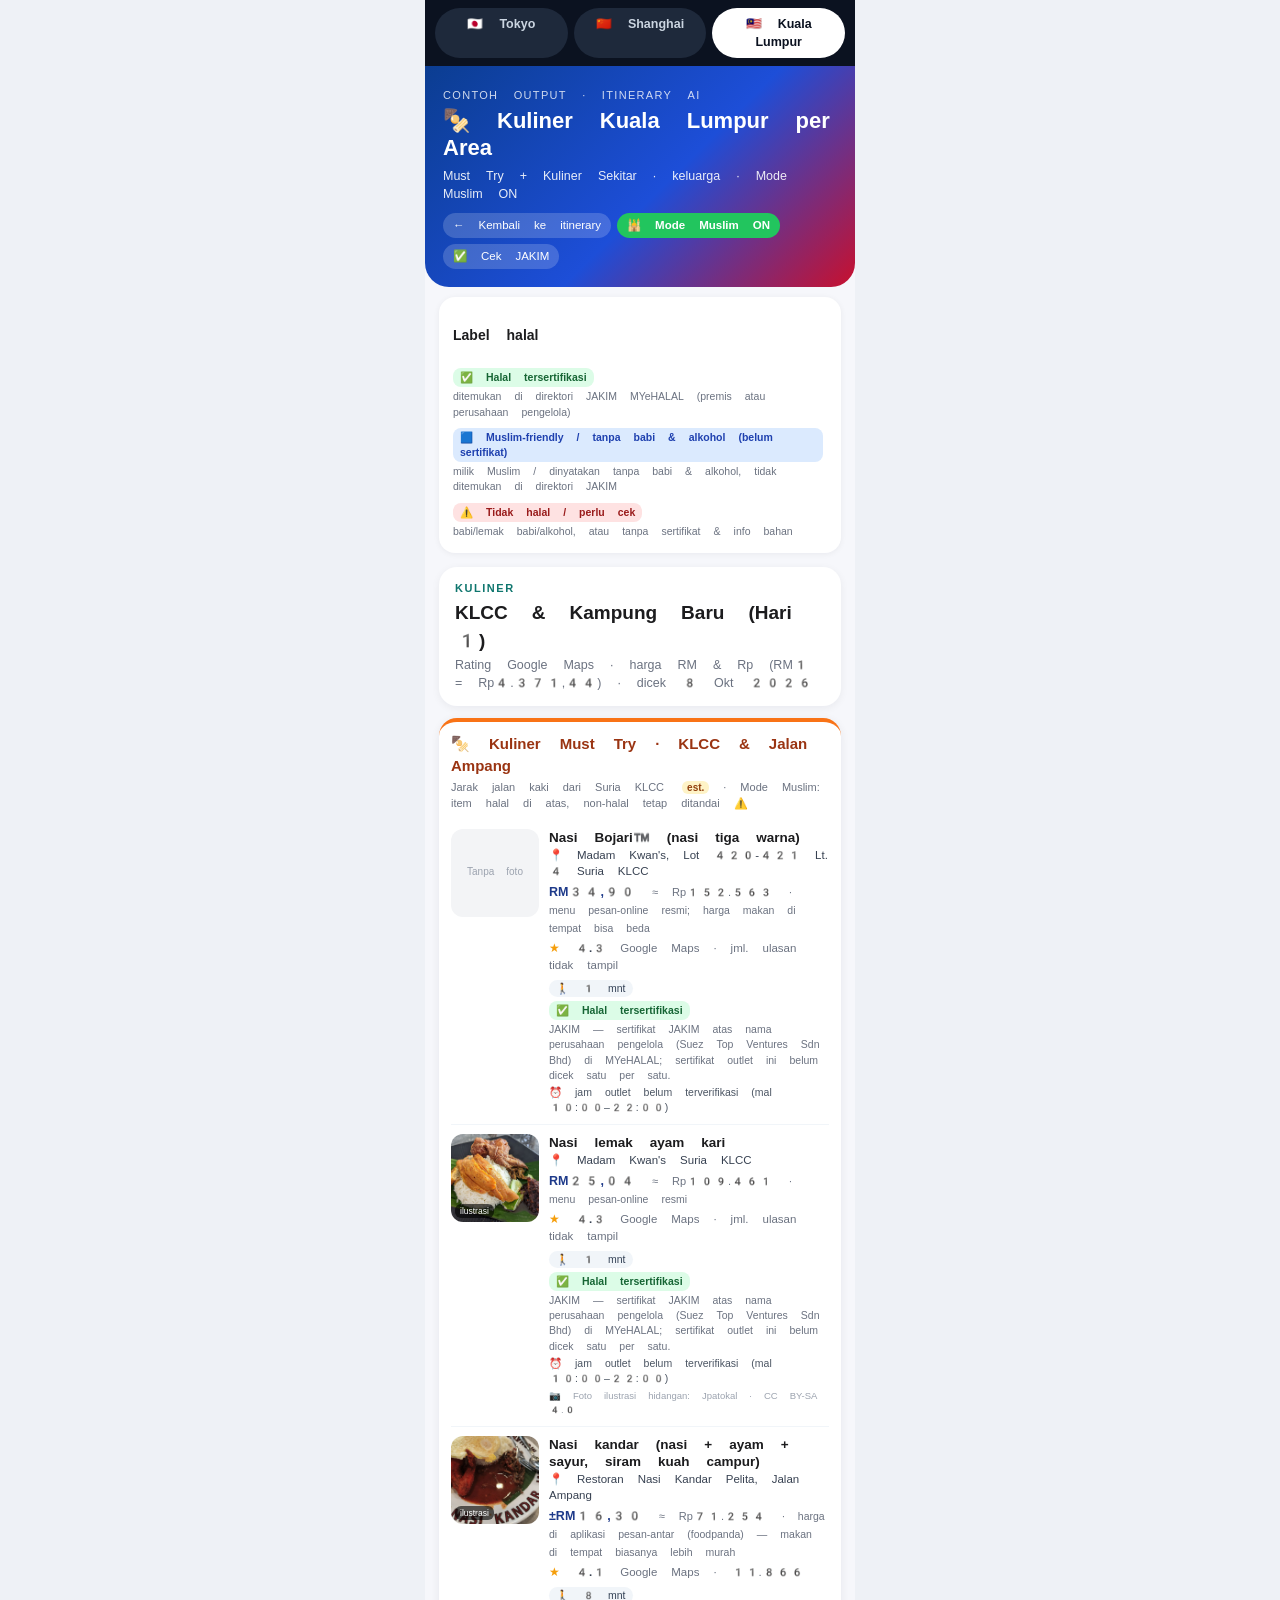
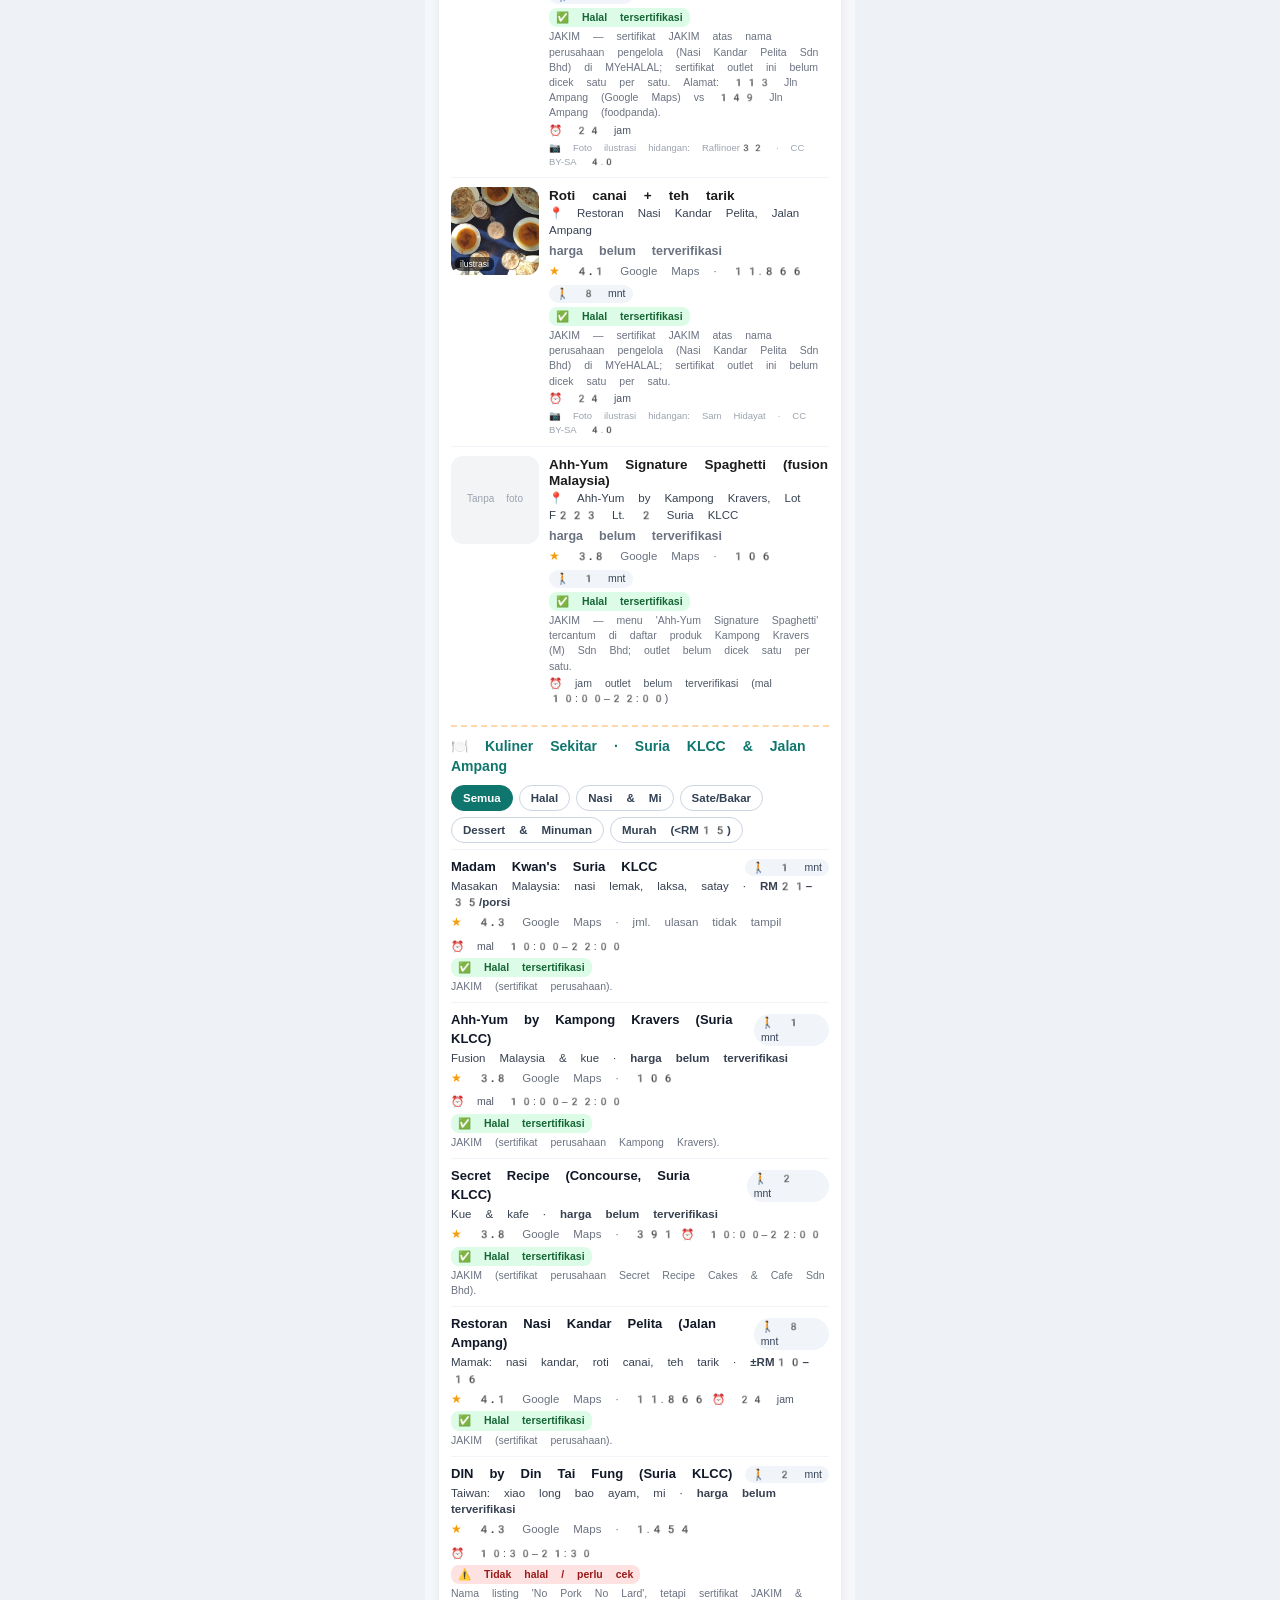
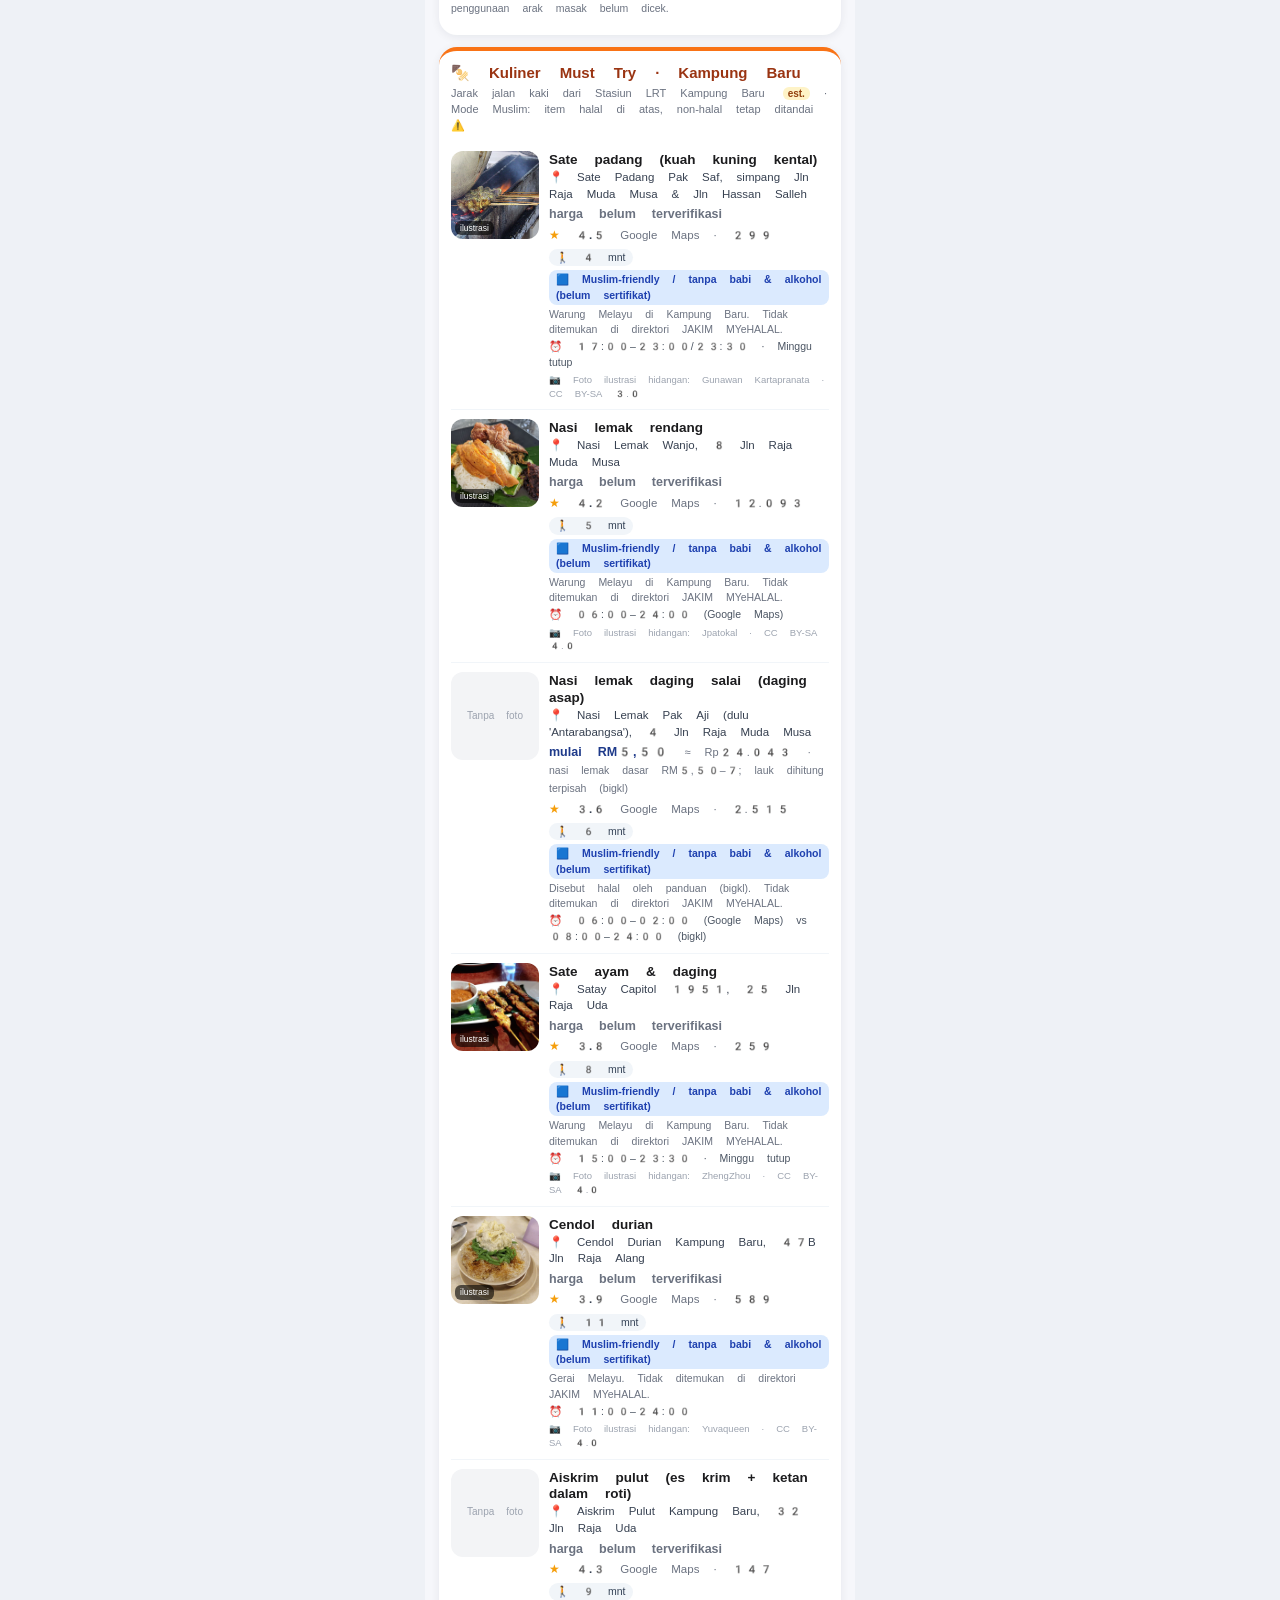
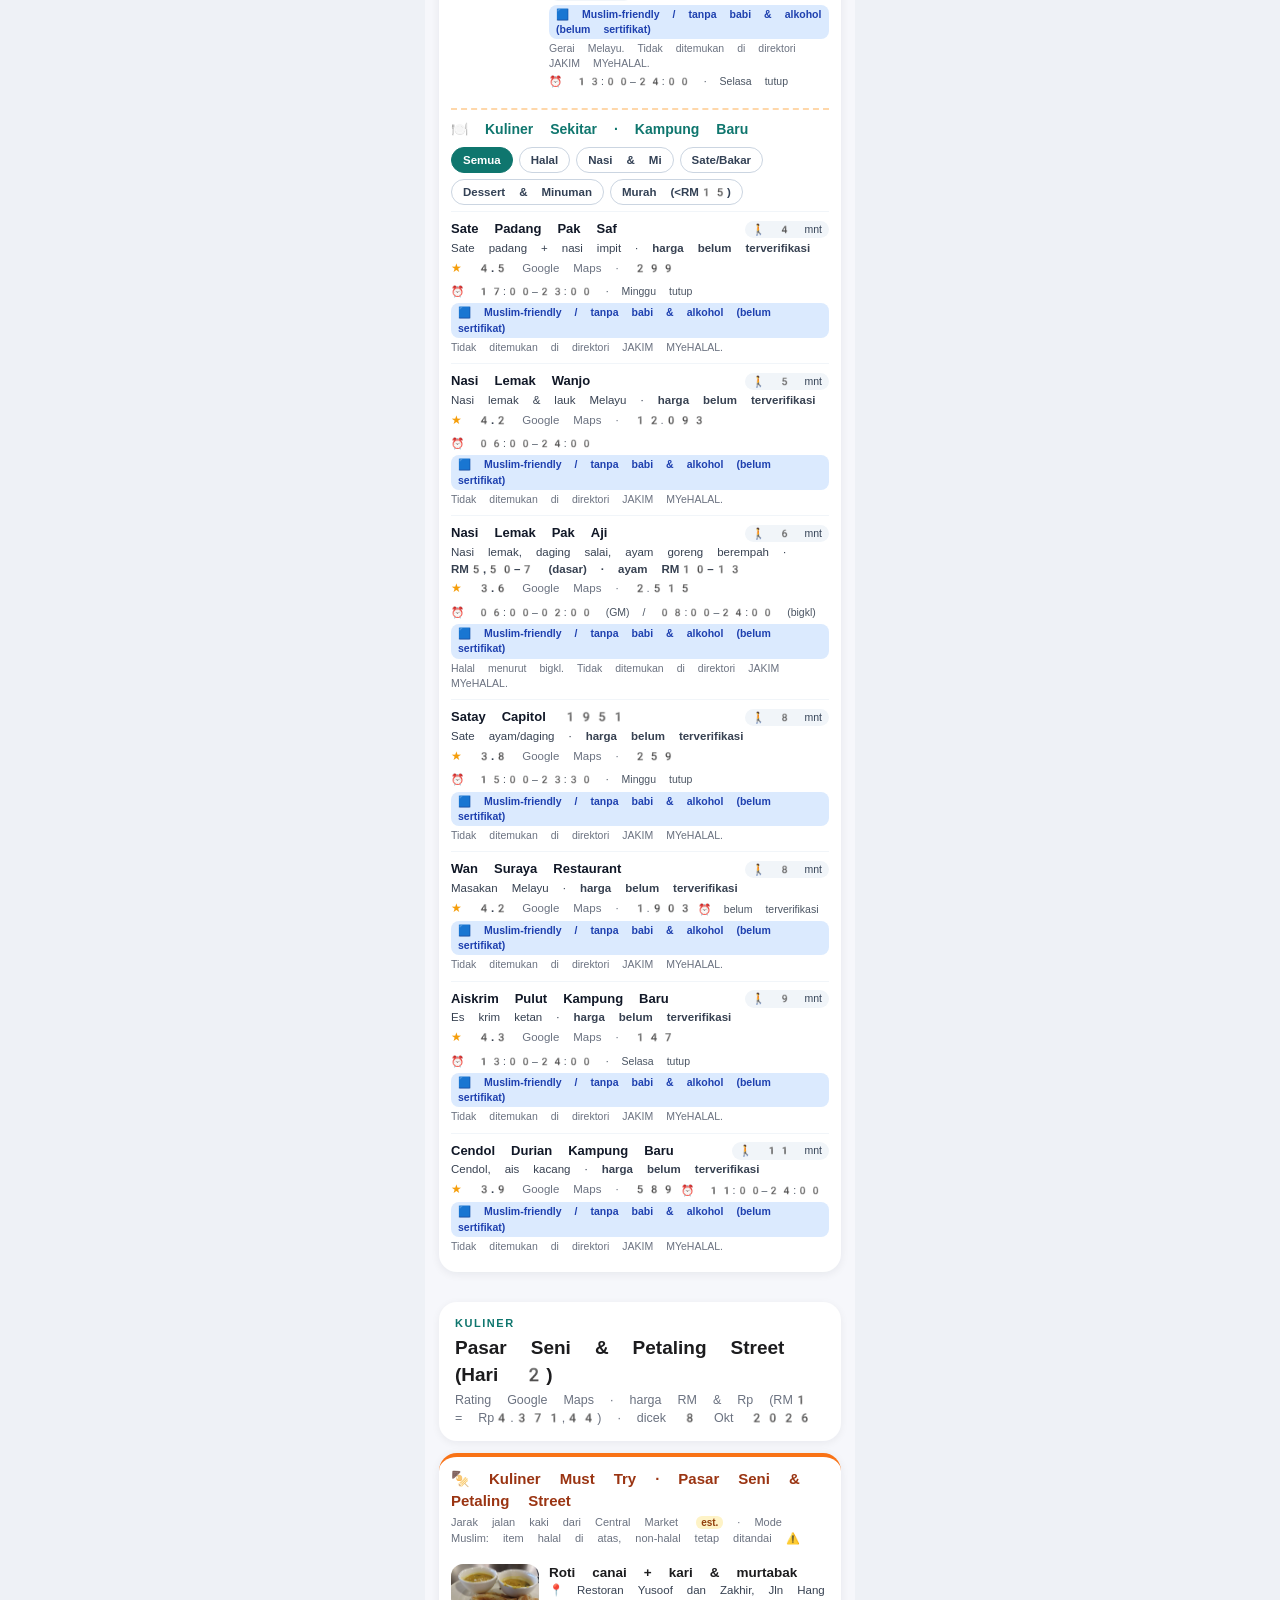
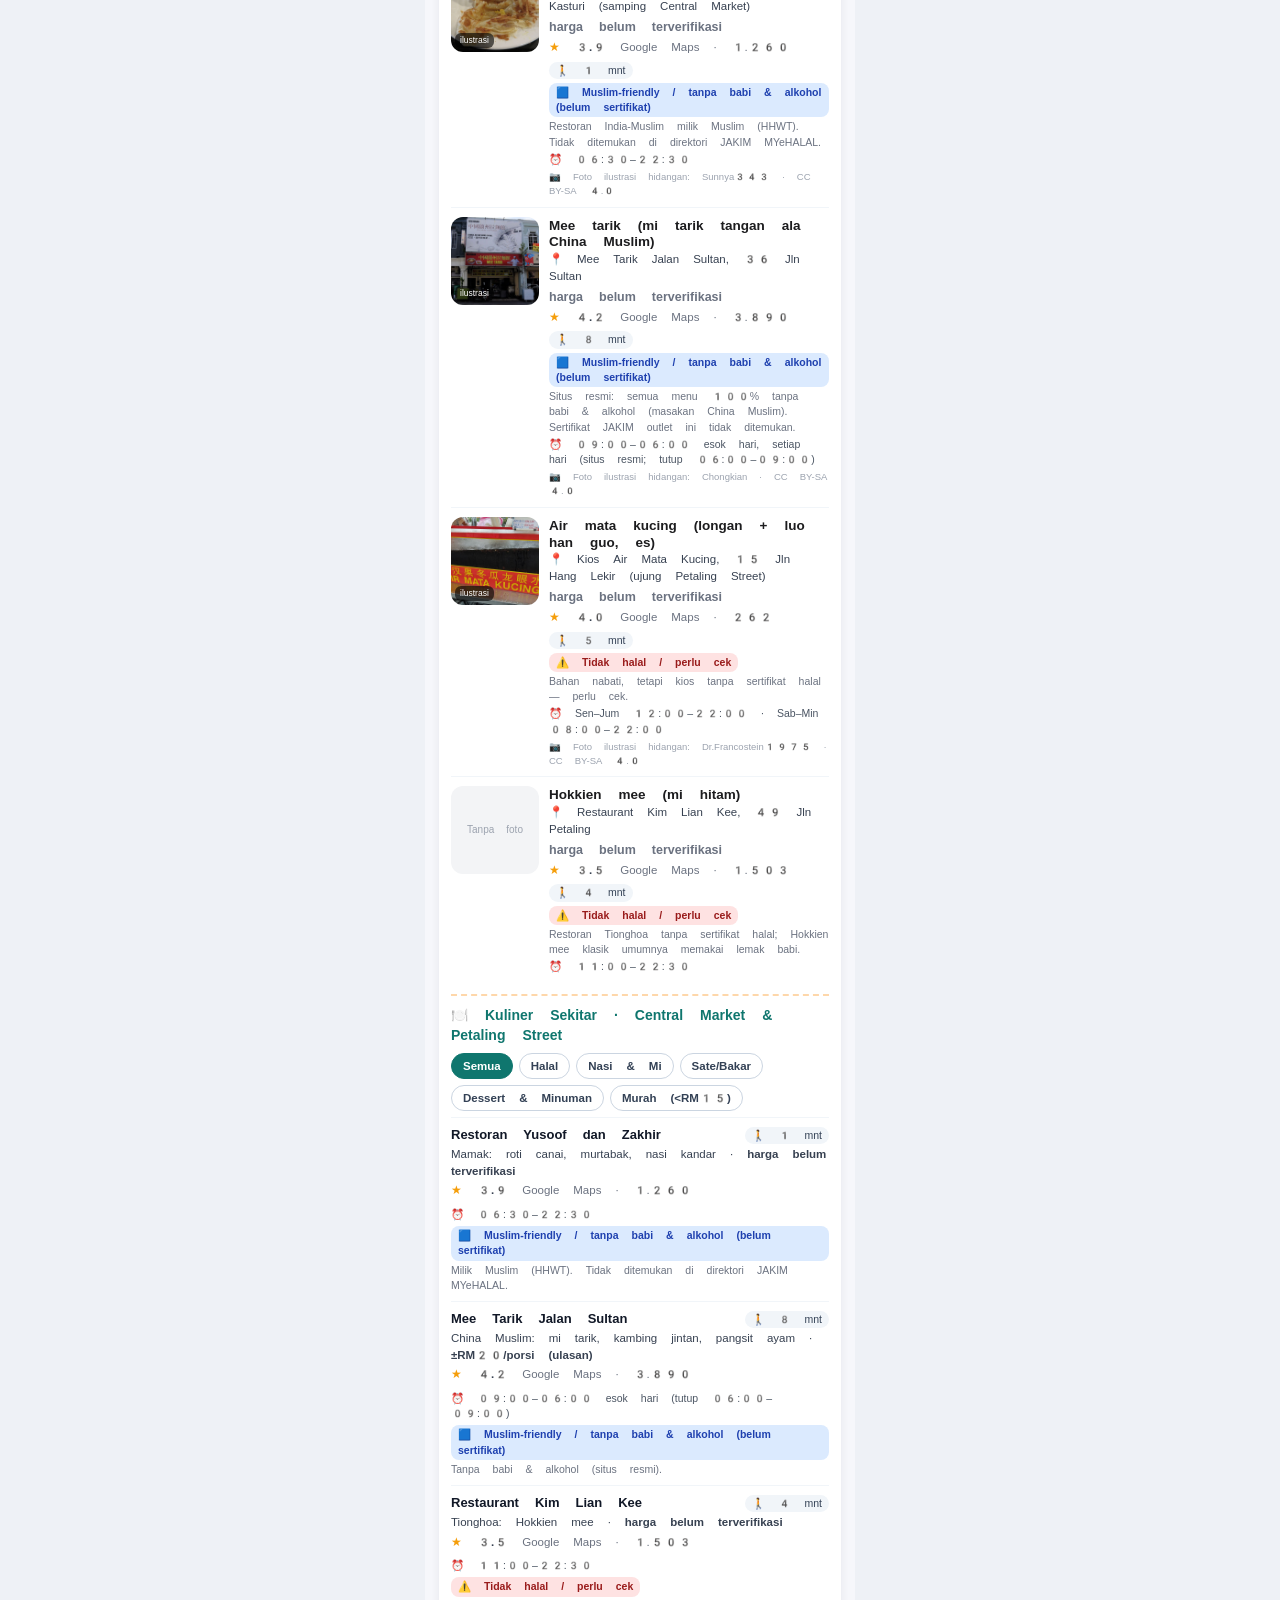
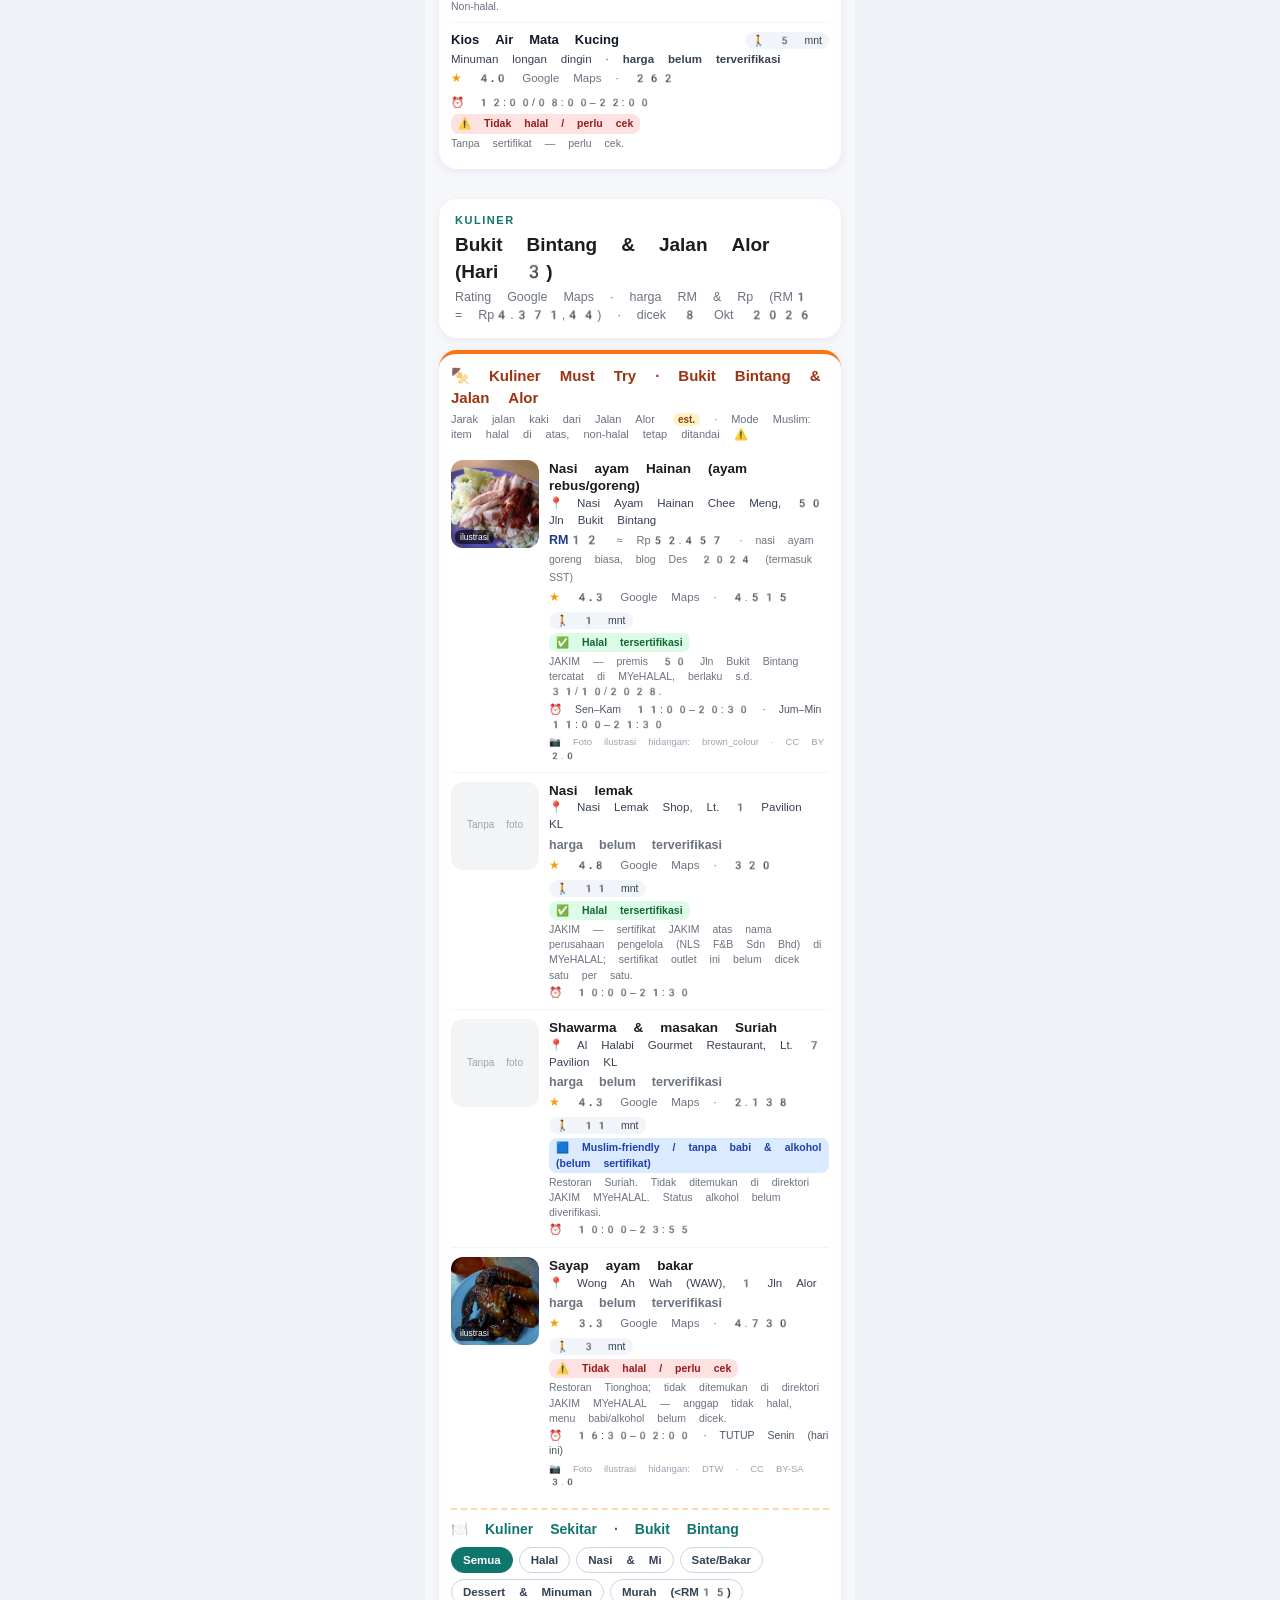
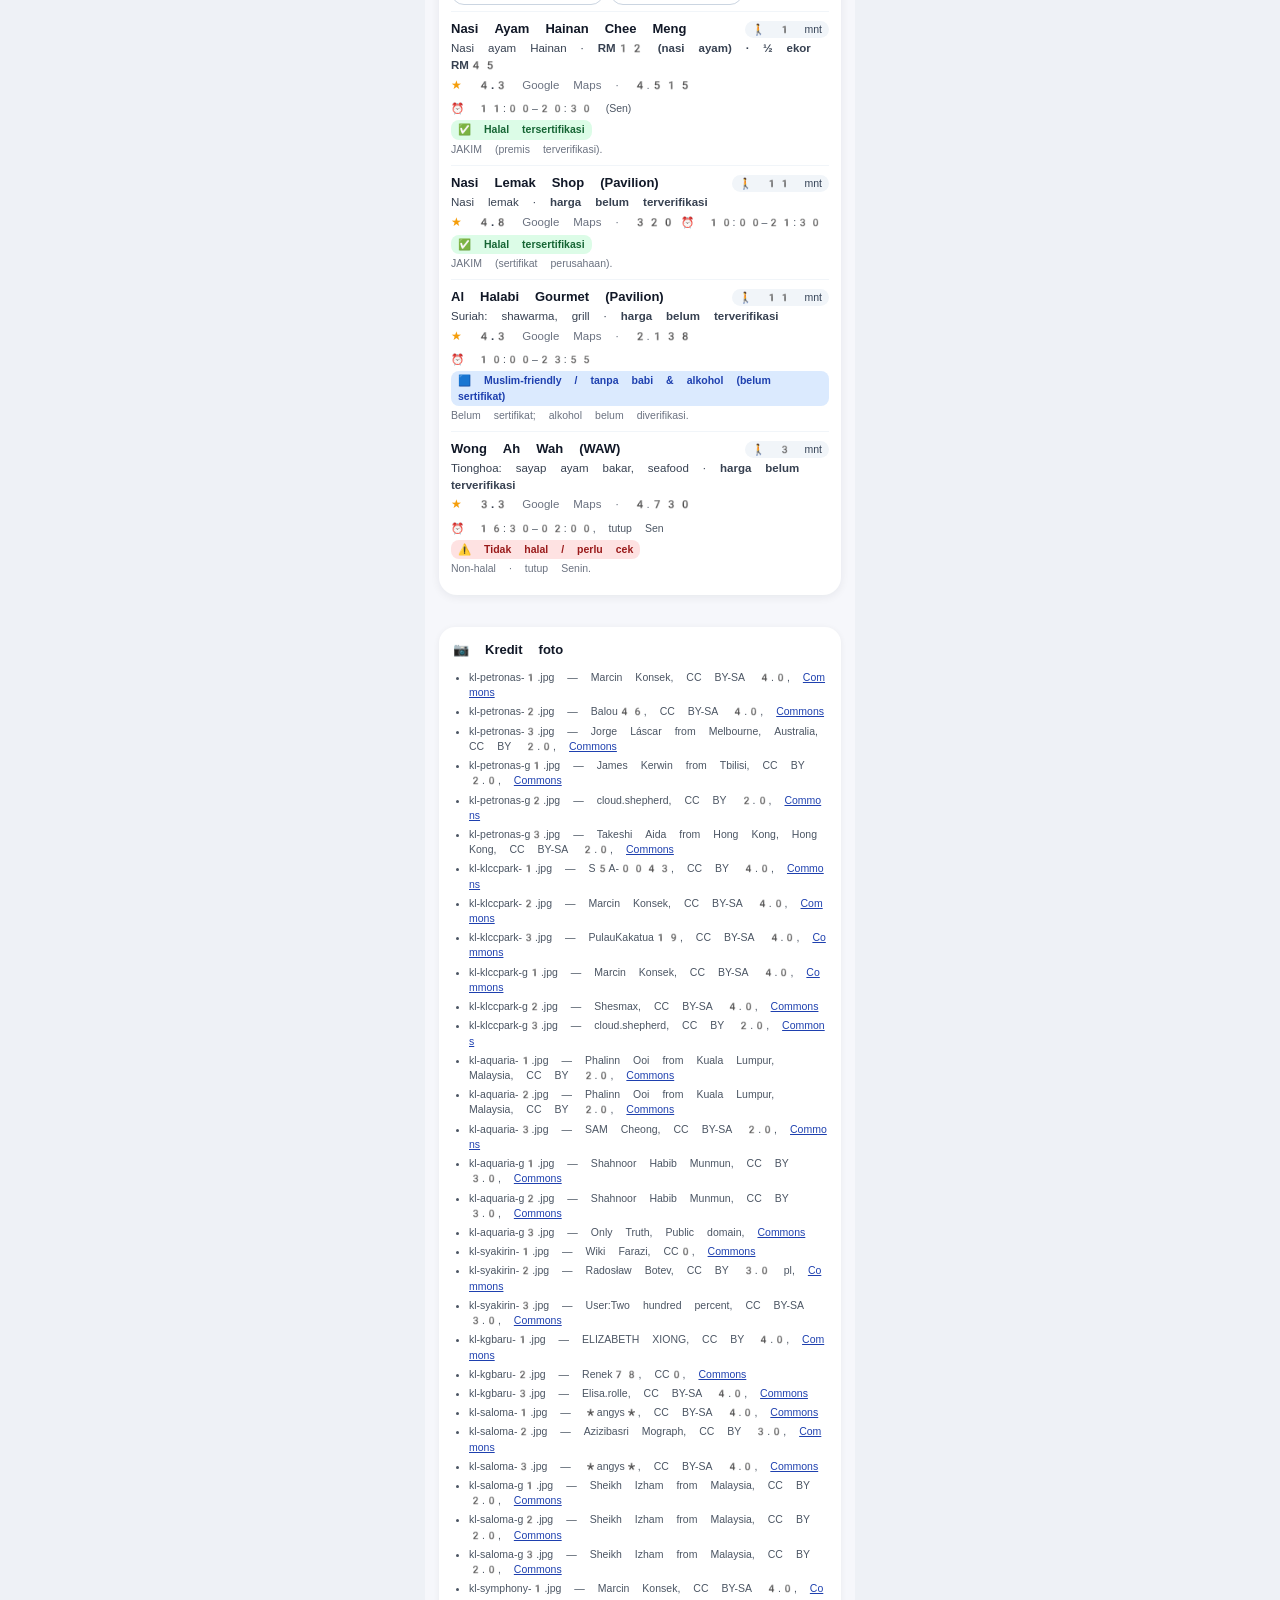
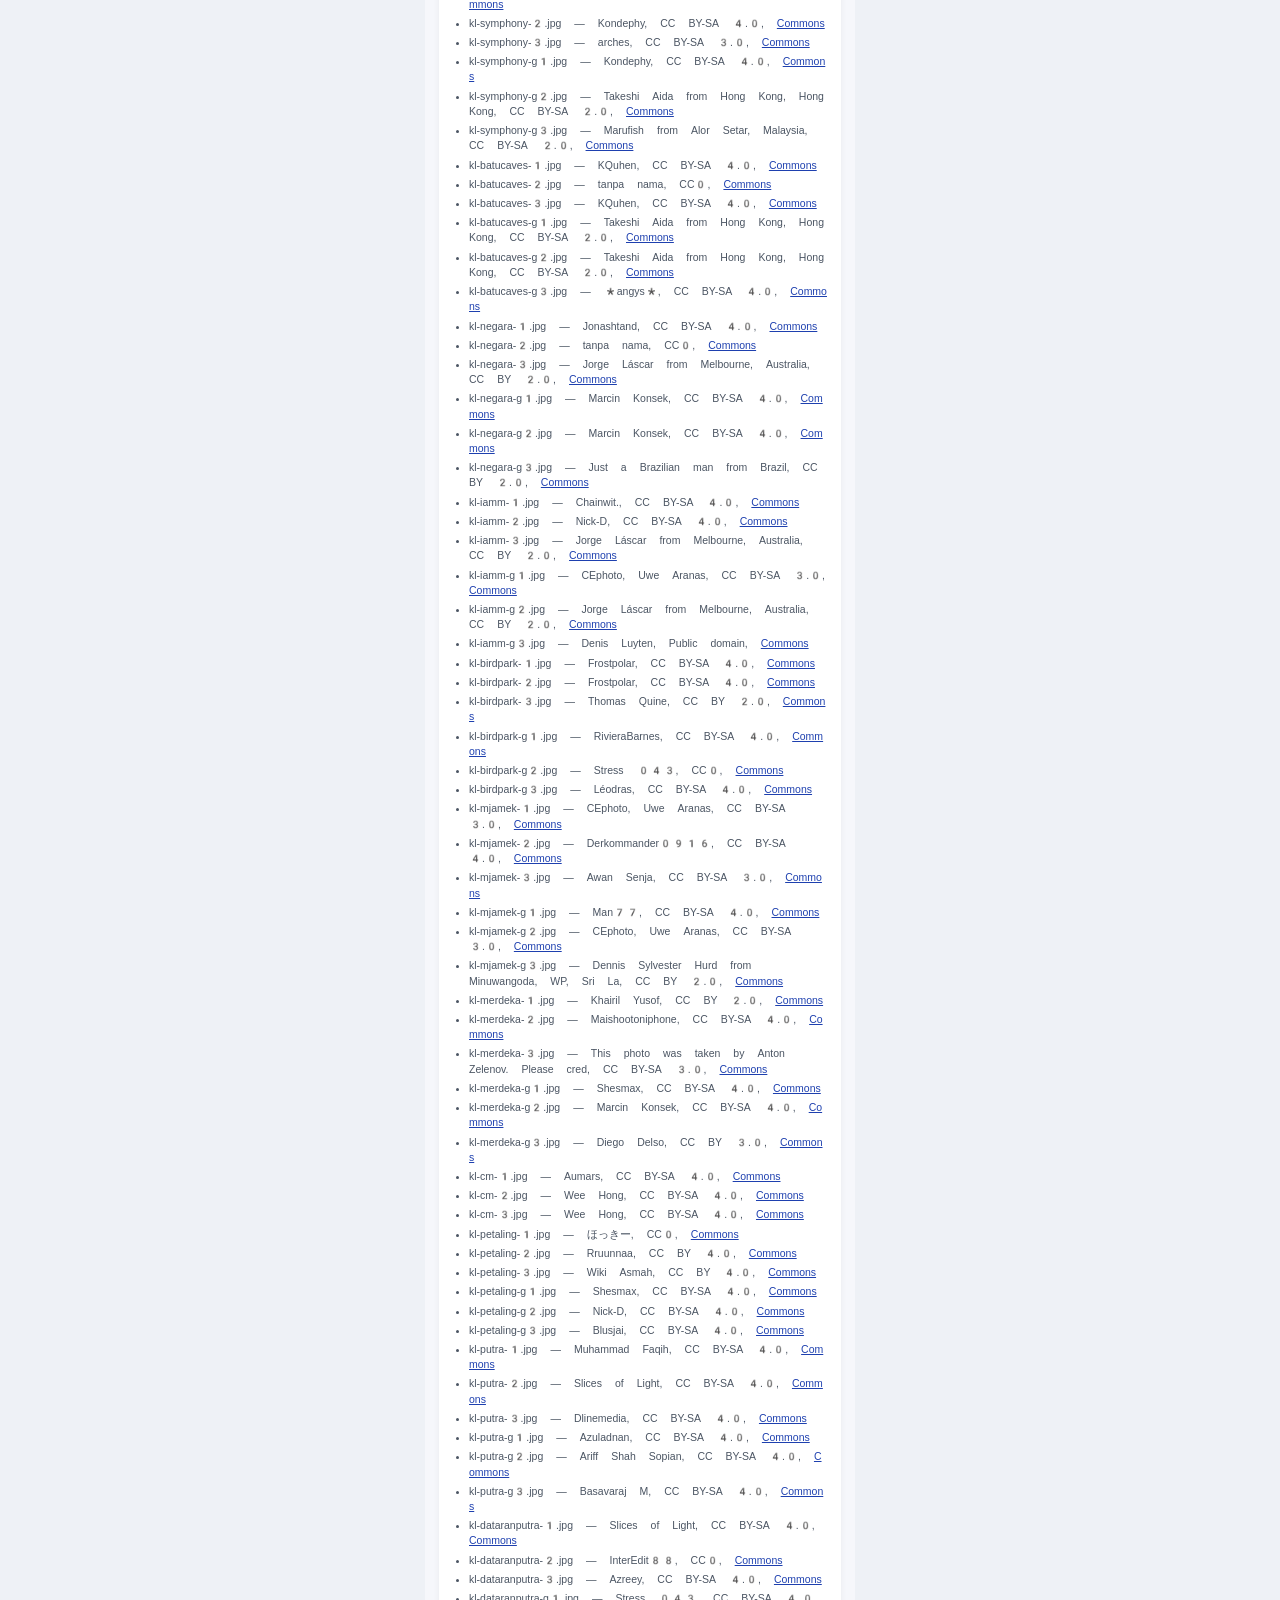
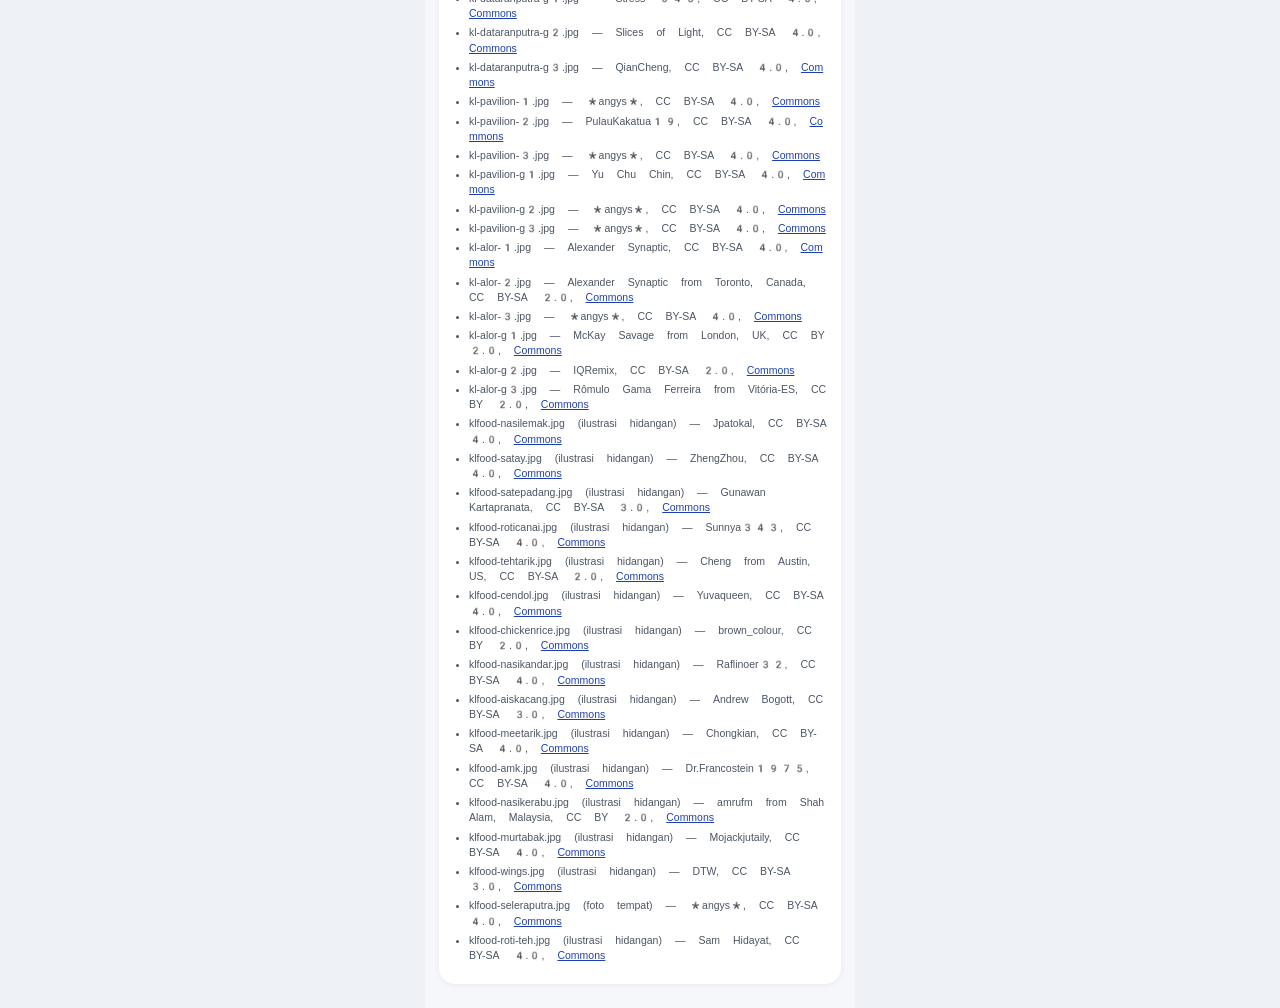
==== commit a88911a3: "Build site: extract bundle + Commons photos (max 1024px)" ====
--- a/kualalumpur-kuliner.html
+++ b/kualalumpur-kuliner.html
@@ -85,4 +85,4 @@
 <div class="hp h-mf">🟦 Muslim-friendly / tanpa babi & alkohol (belum sertifikat)</div><div class="hn">Belum sertifikat; alkohol belum diverifikasi.</div></div><div class="nb" data-tags="sate"><div class="nbh"><a href="https://www.google.com/maps/place/Wong+Ah+Wah+Restaurant+%7C+Jalan+Alor/@3.1449492,101.7079835,17z">Wong Ah Wah (WAW)</a><span class="wk">🚶 3 mnt</span></div>
 <div class="nbc">Tionghoa: sayap ayam bakar, seafood · <b>harga belum terverifikasi</b></div><div class="mtr"><span class="rate"><span class="stars">★</span> <b>3.3</b> <span class="rsrc">Google Maps · 4.730</span></span> <span class="kh">⏰ 16:30–02:00, tutup Sen</span></div>
 <div class="hp h-no">⚠️ Tidak halal / perlu cek</div><div class="hn">Non-halal · tutup Senin.</div></div><div class="nores">Tidak ada tempat untuk filter ini di area ini.</div></div></div></section>
-<footer class="foot"><div class="card"><h4>📷 Kredit foto</h4><ul class="small"><li>kl-petronas-1.jpg — Marcin Konsek, CC BY-SA 4.0, <a href="https://commons.wikimedia.org/wiki/File:2016_Kuala_Lumpur,_Petronas_Towers_(01).jpg">Commons</a></li><li>kl-petronas-2.jpg — Balou46, CC BY-SA 4.0, <a href="https://commons.wikimedia.org/wiki/File:MY-KLCC-skybridge-01.jpg">Commons</a></li><li>kl-petronas-3.jpg — Jorge Láscar from Melbourne, Australia, CC BY 2.0, <a href="https://commons.wikimedia.org/wiki/File:The_skybridge_that_connects_both_Petronas_Towers_(18355826554).jpg">Commons</a></li><li>kl-klccpark-1.jpg — S5A-0043, CC BY 4.0, <a href="https://commons.wikimedia.org/wiki/File:(MYS-Kuala_Lumpur)_KLCC_Park_2025-01-28.jpg">Commons</a></li><li>kl-klccpark-2.jpg — Marcin Konsek, CC BY-SA 4.0, <a href="https://commons.wikimedia.org/wiki/File:2016_Kuala_Lumpur,_Park_KLCC_i_Suria_KLCC.jpg">Commons</a></li><li>kl-klccpark-3.jpg — PulauKakatua19, CC BY-SA 4.0, <a href="https://commons.wikimedia.org/wiki/File:Hexagon_Pond_of_KLCC.jpg">Commons</a></li><li>kl-aquaria-1.jpg — Phalinn Ooi from Kuala Lumpur, Malaysia, CC BY 2.0, <a href="https://commons.wikimedia.org/wiki/File:Underwater_tunnel_in_Aquaria_KLCC.jpg">Commons</a></li><li>kl-aquaria-2.jpg — Phalinn Ooi from Kuala Lumpur, Malaysia, CC BY 2.0, <a href="https://commons.wikimedia.org/wiki/File:Inside_Aquaria_KLCC.jpg">Commons</a></li><li>kl-aquaria-3.jpg — SAM Cheong, CC BY-SA 2.0, <a href="https://commons.wikimedia.org/wiki/File:Aquaria_KLCC_fish_tank.jpg">Commons</a></li><li>kl-syakirin-1.jpg — Wiki Farazi, CC0, <a href="https://commons.wikimedia.org/wiki/File:Masjid_As-Syakirin_KLCC,_Kuala_Lumpur_20250121_142541.jpg">Commons</a></li><li>kl-syakirin-2.jpg — Radosław Botev, CC BY 3.0 pl, <a href="https://commons.wikimedia.org/wiki/File:As-Syakirin_Mosque_(1).jpg">Commons</a></li><li>kl-syakirin-3.jpg — User:Two hundred percent, CC BY-SA 3.0, <a href="https://commons.wikimedia.org/wiki/File:As_Syakirin_Mosque,_Kuala_Lumpur.jpg">Commons</a></li><li>kl-kgbaru-1.jpg — ELIZABETH XIONG, CC BY 4.0, <a href="https://commons.wikimedia.org/wiki/File:Kuala_Lumpur_skyline_and_Petronas_Twin_Towers_night_view_from_Kampung_Baru.jpg_01.jpg">Commons</a></li><li>kl-kgbaru-2.jpg — Renek78, CC0, <a href="https://commons.wikimedia.org/wiki/File:Kampung_Baru_in_2026.jpg">Commons</a></li><li>kl-kgbaru-3.jpg — Elisa.rolle, CC BY-SA 4.0, <a href="https://commons.wikimedia.org/wiki/File:Masjid_Jamek_Kampung_Baru.jpg">Commons</a></li><li>kl-saloma-1.jpg — *angys*, CC BY-SA 4.0, <a href="https://commons.wikimedia.org/wiki/File:Saloma_Link_Bridge_and_KLCC_(211210).jpg">Commons</a></li><li>kl-saloma-2.jpg — Azizibasri Mograph, CC BY 3.0, <a href="https://commons.wikimedia.org/wiki/File:Saloma_Link_at_night_-_2020-02.jpg">Commons</a></li><li>kl-saloma-3.jpg — *angys*, CC BY-SA 4.0, <a href="https://commons.wikimedia.org/wiki/File:Saloma_Link_Bridge_linkway_(211210).jpg">Commons</a></li><li>kl-symphony-1.jpg — Marcin Konsek, CC BY-SA 4.0, <a href="https://commons.wikimedia.org/wiki/File:2016_Kuala_Lumpur,_Park_KLCC,_Fontanna_na_jeziorze_Symphony_(08).jpg">Commons</a></li><li>kl-symphony-2.jpg — Kondephy, CC BY-SA 4.0, <a href="https://commons.wikimedia.org/wiki/File:Kuala_Lumpur_Lake_Symphony_1.jpg">Commons</a></li><li>kl-symphony-3.jpg — arches, CC BY-SA 3.0, <a href="https://commons.wikimedia.org/wiki/File:Symphony_Lake_Fountain_Show_KLCC_Park_-_panoramio.jpg">Commons</a></li><li>kl-batucaves-1.jpg — KQuhen, CC BY-SA 4.0, <a href="https://commons.wikimedia.org/wiki/File:Batu_Caves_Murugan_Statue_and_Stairs_2015.jpg">Commons</a></li><li>kl-batucaves-2.jpg — tanpa nama, CC0, <a href="https://commons.wikimedia.org/wiki/File:20190821_Batu_Caves_entrance-2.jpg">Commons</a></li><li>kl-batucaves-3.jpg — KQuhen, CC BY-SA 4.0, <a href="https://commons.wikimedia.org/wiki/File:Batu_Caves_View_from_Stairs_2015.jpg">Commons</a></li><li>kl-negara-1.jpg — Jonashtand, CC BY-SA 4.0, <a href="https://commons.wikimedia.org/wiki/File:201906_National_Mosque_of_Malaysia_04.jpg">Commons</a></li><li>kl-negara-2.jpg — tanpa nama, CC0, <a href="https://commons.wikimedia.org/wiki/File:20190822_National_Mosque_of_Malaysia_entrance-1.jpg">Commons</a></li><li>kl-negara-3.jpg — Jorge Láscar from Melbourne, Australia, CC BY 2.0, <a href="https://commons.wikimedia.org/wiki/File:Islamic_geometric_patterns_are_used_throughout_Masjid_Negara_(18356862594).jpg">Commons</a></li><li>kl-iamm-1.jpg — Chainwit., CC BY-SA 4.0, <a href="https://commons.wikimedia.org/wiki/File:Islamic_Arts_Museum_Malaysia_Exterior_(May_2022)_-_img_01.jpg">Commons</a></li><li>kl-iamm-2.jpg — Nick-D, CC BY-SA 4.0, <a href="https://commons.wikimedia.org/wiki/File:Interior_of_the_Islamic_Arts_Museum_Malaysia_November_2017.jpg">Commons</a></li><li>kl-iamm-3.jpg — Jorge Láscar from Melbourne, Australia, CC BY 2.0, <a href="https://commons.wikimedia.org/wiki/File:Islamic_Arts_Museum_Malaysia_(18358991543).jpg">Commons</a></li><li>kl-birdpark-1.jpg — Frostpolar, CC BY-SA 4.0, <a href="https://commons.wikimedia.org/wiki/File:Bird_Park_in_Kuala_Lumpur_(Malaysia)_(1).jpg">Commons</a></li><li>kl-birdpark-2.jpg — Frostpolar, CC BY-SA 4.0, <a href="https://commons.wikimedia.org/wiki/File:Bird_Park_in_Kuala_Lumpur_(Malaysia)_(2).jpg">Commons</a></li><li>kl-birdpark-3.jpg — Thomas Quine, CC BY 2.0, <a href="https://commons.wikimedia.org/wiki/File:Behind_the_waterfall_(25509894683).jpg">Commons</a></li><li>kl-mjamek-1.jpg — CEphoto, Uwe Aranas, CC BY-SA 3.0, <a href="https://commons.wikimedia.org/wiki/File:Kuala_Lumpur_Malaysia_Masjid-Jamek-01.jpg">Commons</a></li><li>kl-mjamek-2.jpg — Derkommander0916, CC BY-SA 4.0, <a href="https://commons.wikimedia.org/wiki/File:Masjid_Jamek_at_night_20_Jan_2019.jpg">Commons</a></li><li>kl-mjamek-3.jpg — Awan Senja, CC BY-SA 3.0, <a href="https://commons.wikimedia.org/wiki/File:River_of_Life_at_Masjid_Jamek.jpg">Commons</a></li><li>kl-merdeka-1.jpg — Khairil Yusof, CC BY 2.0, <a href="https://commons.wikimedia.org/wiki/File:Sultan_Abdul_Samad_Building_and_Merdeka_Square,_Kuala_Lumpur.jpg">Commons</a></li><li>kl-merdeka-2.jpg — Maishootoniphone, CC BY-SA 4.0, <a href="https://commons.wikimedia.org/wiki/File:Sultan_Abdul_Samad_Clock_viewed_from_the_Merdeka_Square.jpg">Commons</a></li><li>kl-merdeka-3.jpg — This photo was taken by Anton Zelenov. Please cred, CC BY-SA 3.0, <a href="https://commons.wikimedia.org/wiki/File:Merdeka_Square_Malaysia.jpg">Commons</a></li><li>kl-cm-1.jpg — Aumars, CC BY-SA 4.0, <a href="https://commons.wikimedia.org/wiki/File:Central_Market_Kuala_Lumpur.jpg">Commons</a></li><li>kl-cm-2.jpg — Wee Hong, CC BY-SA 4.0, <a href="https://commons.wikimedia.org/wiki/File:Interior_of_Central_Market,_Kuala_Lumpur.jpg">Commons</a></li><li>kl-cm-3.jpg — Wee Hong, CC BY-SA 4.0, <a href="https://commons.wikimedia.org/wiki/File:Central_Market_at_nightfall.jpg">Commons</a></li><li>kl-petaling-1.jpg — ほっきー, CC0, <a href="https://commons.wikimedia.org/wiki/File:Jalan_Petaling_2024.jpg">Commons</a></li><li>kl-petaling-2.jpg — Rruunnaa, CC BY 4.0, <a href="https://commons.wikimedia.org/wiki/File:Busy_Petaling_Street.jpg">Commons</a></li><li>kl-petaling-3.jpg — Wiki Asmah, CC BY 4.0, <a href="https://commons.wikimedia.org/wiki/File:Jalan_Petaling,_Pasar_Seni_20260625_-_15.jpg">Commons</a></li><li>kl-putra-1.jpg — Muhammad Faqih, CC BY-SA 4.0, <a href="https://commons.wikimedia.org/wiki/File:Masjid_Putra,_Putrajaya.jpg">Commons</a></li><li>kl-putra-2.jpg — Slices of Light, CC BY-SA 4.0, <a href="https://commons.wikimedia.org/wiki/File:Masjid_Putra_-_Main_Prayer_Hall.jpg">Commons</a></li><li>kl-putra-3.jpg — Dlinemedia, CC BY-SA 4.0, <a href="https://commons.wikimedia.org/wiki/File:Putra_Mosque_in_sunset.jpg">Commons</a></li><li>kl-dataranputra-1.jpg — Slices of Light, CC BY-SA 4.0, <a href="https://commons.wikimedia.org/wiki/File:Dataran_Putra_Square_dan_Masjid_Putra.jpg">Commons</a></li><li>kl-dataranputra-2.jpg — InterEdit88, CC0, <a href="https://commons.wikimedia.org/wiki/File:Putra_Square_20231107.jpg">Commons</a></li><li>kl-dataranputra-3.jpg — Azreey, CC BY-SA 4.0, <a href="https://commons.wikimedia.org/wiki/File:Putrajaya_Lake_February_2026.jpg">Commons</a></li><li>kl-pavilion-1.jpg — *angys*, CC BY-SA 4.0, <a href="https://commons.wikimedia.org/wiki/File:Pavilion_Kuala_Lumpur_at_night_(230127)_01.jpg">Commons</a></li><li>kl-pavilion-2.jpg — PulauKakatua19, CC BY-SA 4.0, <a href="https://commons.wikimedia.org/wiki/File:Pavilion_KL_Interior_1.jpg">Commons</a></li><li>kl-pavilion-3.jpg — *angys*, CC BY-SA 4.0, <a href="https://commons.wikimedia.org/wiki/File:Exterior_of_Pavilion_KL.jpg">Commons</a></li><li>kl-alor-1.jpg — Alexander Synaptic, CC BY-SA 4.0, <a href="https://commons.wikimedia.org/wiki/File:Jalan_Alor_Kuala_Lumpur.jpg">Commons</a></li><li>kl-alor-2.jpg — Alexander Synaptic from Toronto, Canada, CC BY-SA 2.0, <a href="https://commons.wikimedia.org/wiki/File:Jalan_Alor_Street_View1.jpg">Commons</a></li><li>kl-alor-3.jpg — *angys*, CC BY-SA 4.0, <a href="https://commons.wikimedia.org/wiki/File:Alor_Street_(230127)_03.jpg">Commons</a></li><li>klfood-nasilemak.jpg (ilustrasi hidangan) — Jpatokal, CC BY-SA 4.0, <a href="https://commons.wikimedia.org/wiki/File:Nasi_lemak_on_banana_leaf.jpg">Commons</a></li><li>klfood-satay.jpg (ilustrasi hidangan) — ZhengZhou, CC BY-SA 4.0, <a href="https://commons.wikimedia.org/wiki/File:Malaysian_Chicken_Satay.jpg">Commons</a></li><li>klfood-satepadang.jpg (ilustrasi hidangan) — Gunawan Kartapranata, CC BY-SA 3.0, <a href="https://commons.wikimedia.org/wiki/File:Sate_Padang_Grilled.jpg">Commons</a></li><li>klfood-roticanai.jpg (ilustrasi hidangan) — Sunnya343, CC BY-SA 4.0, <a href="https://commons.wikimedia.org/wiki/File:Roti_canai_with_dal_in_Kuala_Lumpur,_July_2014.jpg">Commons</a></li><li>klfood-tehtarik.jpg (ilustrasi hidangan) — Cheng from Austin, US, CC BY-SA 2.0, <a href="https://commons.wikimedia.org/wiki/File:Teh_tarik_man_pulling_tea.jpg">Commons</a></li><li>klfood-cendol.jpg (ilustrasi hidangan) — Yuvaqueen, CC BY-SA 4.0, <a href="https://commons.wikimedia.org/wiki/File:CENDOL_DURIAN.jpg">Commons</a></li><li>klfood-chickenrice.jpg (ilustrasi hidangan) — brown_colour, CC BY 2.0, <a href="https://commons.wikimedia.org/wiki/File:Chicken_rice_in_KL_(2).jpg">Commons</a></li><li>klfood-nasikandar.jpg (ilustrasi hidangan) — Raflinoer32, CC BY-SA 4.0, <a href="https://commons.wikimedia.org/wiki/File:Nasi_kandar_di_Kuala_Lumpur.jpg">Commons</a></li><li>klfood-aiskacang.jpg (ilustrasi hidangan) — Andrew Bogott, CC BY-SA 3.0, <a href="https://commons.wikimedia.org/wiki/File:Ais_kacang.jpg">Commons</a></li><li>klfood-meetarik.jpg (ilustrasi hidangan) — Chongkian, CC BY-SA 4.0, <a href="https://commons.wikimedia.org/wiki/File:Mee_Tarik_Restaurant.jpg">Commons</a></li><li>klfood-amk.jpg (ilustrasi hidangan) — Dr.Francostein1975, CC BY-SA 4.0, <a href="https://commons.wikimedia.org/wiki/File:Air_Mata_Kuching_(_Sweet_Monk_Fruit_Longan_Dessert_).jpg">Commons</a></li><li>klfood-nasikerabu.jpg (ilustrasi hidangan) — amrufm from Shah Alam, Malaysia, CC BY 2.0, <a href="https://commons.wikimedia.org/wiki/File:Nasi_kerabu.jpg">Commons</a></li><li>klfood-murtabak.jpg (ilustrasi hidangan) — Mojackjutaily, CC BY-SA 4.0, <a href="https://commons.wikimedia.org/wiki/File:Murtabak.jpg">Commons</a></li><li>klfood-wings.jpg (ilustrasi hidangan) — DTW, CC BY-SA 3.0, <a href="https://commons.wikimedia.org/wiki/File:WAW_chicken_wings,_Jalan_Alor.JPG">Commons</a></li><li>klfood-seleraputra.jpg (foto tempat) — *angys*, CC BY-SA 4.0, <a href="https://commons.wikimedia.org/wiki/File:Selera_Putra.jpg">Commons</a></li><li>klfood-roti-teh.jpg (ilustrasi hidangan) — Sam Hidayat, CC BY-SA 4.0, <a href="https://commons.wikimedia.org/wiki/File:Roti_canai_and_Teh_Tarik,_a_typical_Malaysian_breakfast.jpg">Commons</a></li></ul></div></footer></div><script src="app.js"></script></body></html>+<footer class="foot"><div class="card"><h4>📷 Kredit foto</h4><ul class="small"><li>kl-petronas-1.jpg — Marcin Konsek, CC BY-SA 4.0, <a href="https://commons.wikimedia.org/wiki/File:2016_Kuala_Lumpur,_Petronas_Towers_(01).jpg">Commons</a></li><li>kl-petronas-2.jpg — Balou46, CC BY-SA 4.0, <a href="https://commons.wikimedia.org/wiki/File:MY-KLCC-skybridge-01.jpg">Commons</a></li><li>kl-petronas-3.jpg — Jorge Láscar from Melbourne, Australia, CC BY 2.0, <a href="https://commons.wikimedia.org/wiki/File:The_skybridge_that_connects_both_Petronas_Towers_(18355826554).jpg">Commons</a></li><li>kl-petronas-g1.jpg — James Kerwin from Tbilisi, CC BY 2.0, <a href="https://commons.wikimedia.org/wiki/File:The_Twins_SE_Asia_2019_(49171985716).jpg">Commons</a></li><li>kl-petronas-g2.jpg — cloud.shepherd, CC BY 2.0, <a href="https://commons.wikimedia.org/wiki/File:Petronas_Towers_(24403756704).jpg">Commons</a></li><li>kl-petronas-g3.jpg — Takeshi Aida from Hong Kong, Hong Kong, CC BY-SA 2.0, <a href="https://commons.wikimedia.org/wiki/File:KLCC_Park_Petronas_Twin_Towers_(53331134437).jpg">Commons</a></li><li>kl-klccpark-1.jpg — S5A-0043, CC BY 4.0, <a href="https://commons.wikimedia.org/wiki/File:(MYS-Kuala_Lumpur)_KLCC_Park_2025-01-28.jpg">Commons</a></li><li>kl-klccpark-2.jpg — Marcin Konsek, CC BY-SA 4.0, <a href="https://commons.wikimedia.org/wiki/File:2016_Kuala_Lumpur,_Park_KLCC_i_Suria_KLCC.jpg">Commons</a></li><li>kl-klccpark-3.jpg — PulauKakatua19, CC BY-SA 4.0, <a href="https://commons.wikimedia.org/wiki/File:Hexagon_Pond_of_KLCC.jpg">Commons</a></li><li>kl-klccpark-g1.jpg — Marcin Konsek, CC BY-SA 4.0, <a href="https://commons.wikimedia.org/wiki/File:2016_Kuala_Lumpur,_Park_KLCC,_Fontanna_na_jeziorze_Symphony_(05).jpg">Commons</a></li><li>kl-klccpark-g2.jpg — Shesmax, CC BY-SA 4.0, <a href="https://commons.wikimedia.org/wiki/File:Kuala_Lumpur._KLCC_Park._2019-12-09_22-22-43.jpg">Commons</a></li><li>kl-klccpark-g3.jpg — cloud.shepherd, CC BY 2.0, <a href="https://commons.wikimedia.org/wiki/File:Landscape-_Kuala_Lumpur_(24972614696).jpg">Commons</a></li><li>kl-aquaria-1.jpg — Phalinn Ooi from Kuala Lumpur, Malaysia, CC BY 2.0, <a href="https://commons.wikimedia.org/wiki/File:Underwater_tunnel_in_Aquaria_KLCC.jpg">Commons</a></li><li>kl-aquaria-2.jpg — Phalinn Ooi from Kuala Lumpur, Malaysia, CC BY 2.0, <a href="https://commons.wikimedia.org/wiki/File:Inside_Aquaria_KLCC.jpg">Commons</a></li><li>kl-aquaria-3.jpg — SAM Cheong, CC BY-SA 2.0, <a href="https://commons.wikimedia.org/wiki/File:Aquaria_KLCC_fish_tank.jpg">Commons</a></li><li>kl-aquaria-g1.jpg — Shahnoor Habib Munmun, CC BY 3.0, <a href="https://commons.wikimedia.org/wiki/File:Aquarium_Kulalumpur_Malaysia_(2).JPG">Commons</a></li><li>kl-aquaria-g2.jpg — Shahnoor Habib Munmun, CC BY 3.0, <a href="https://commons.wikimedia.org/wiki/File:Aquarium_Kulalumpur_Malaysia.JPG">Commons</a></li><li>kl-aquaria-g3.jpg — Only Truth, Public domain, <a href="https://commons.wikimedia.org/wiki/File:14_DEC_2007_Inside_Aquaria_KLCC_Viewing_Sharks_Inside_The_Tunnel.jpg">Commons</a></li><li>kl-syakirin-1.jpg — Wiki Farazi, CC0, <a href="https://commons.wikimedia.org/wiki/File:Masjid_As-Syakirin_KLCC,_Kuala_Lumpur_20250121_142541.jpg">Commons</a></li><li>kl-syakirin-2.jpg — Radosław Botev, CC BY 3.0 pl, <a href="https://commons.wikimedia.org/wiki/File:As-Syakirin_Mosque_(1).jpg">Commons</a></li><li>kl-syakirin-3.jpg — User:Two hundred percent, CC BY-SA 3.0, <a href="https://commons.wikimedia.org/wiki/File:As_Syakirin_Mosque,_Kuala_Lumpur.jpg">Commons</a></li><li>kl-kgbaru-1.jpg — ELIZABETH XIONG, CC BY 4.0, <a href="https://commons.wikimedia.org/wiki/File:Kuala_Lumpur_skyline_and_Petronas_Twin_Towers_night_view_from_Kampung_Baru.jpg_01.jpg">Commons</a></li><li>kl-kgbaru-2.jpg — Renek78, CC0, <a href="https://commons.wikimedia.org/wiki/File:Kampung_Baru_in_2026.jpg">Commons</a></li><li>kl-kgbaru-3.jpg — Elisa.rolle, CC BY-SA 4.0, <a href="https://commons.wikimedia.org/wiki/File:Masjid_Jamek_Kampung_Baru.jpg">Commons</a></li><li>kl-saloma-1.jpg — *angys*, CC BY-SA 4.0, <a href="https://commons.wikimedia.org/wiki/File:Saloma_Link_Bridge_and_KLCC_(211210).jpg">Commons</a></li><li>kl-saloma-2.jpg — Azizibasri Mograph, CC BY 3.0, <a href="https://commons.wikimedia.org/wiki/File:Saloma_Link_at_night_-_2020-02.jpg">Commons</a></li><li>kl-saloma-3.jpg — *angys*, CC BY-SA 4.0, <a href="https://commons.wikimedia.org/wiki/File:Saloma_Link_Bridge_linkway_(211210).jpg">Commons</a></li><li>kl-saloma-g1.jpg — Sheikh Izham from Malaysia, CC BY 2.0, <a href="https://commons.wikimedia.org/wiki/File:Saloma_link_and_KL_cityscape_(49525938062).jpg">Commons</a></li><li>kl-saloma-g2.jpg — Sheikh Izham from Malaysia, CC BY 2.0, <a href="https://commons.wikimedia.org/wiki/File:Saloma_Bridge_(49574882332).jpg">Commons</a></li><li>kl-saloma-g3.jpg — Sheikh Izham from Malaysia, CC BY 2.0, <a href="https://commons.wikimedia.org/wiki/File:Saloma_link_at_night.jpg">Commons</a></li><li>kl-symphony-1.jpg — Marcin Konsek, CC BY-SA 4.0, <a href="https://commons.wikimedia.org/wiki/File:2016_Kuala_Lumpur,_Park_KLCC,_Fontanna_na_jeziorze_Symphony_(08).jpg">Commons</a></li><li>kl-symphony-2.jpg — Kondephy, CC BY-SA 4.0, <a href="https://commons.wikimedia.org/wiki/File:Kuala_Lumpur_Lake_Symphony_1.jpg">Commons</a></li><li>kl-symphony-3.jpg — arches, CC BY-SA 3.0, <a href="https://commons.wikimedia.org/wiki/File:Symphony_Lake_Fountain_Show_KLCC_Park_-_panoramio.jpg">Commons</a></li><li>kl-symphony-g1.jpg — Kondephy, CC BY-SA 4.0, <a href="https://commons.wikimedia.org/wiki/File:Kuala_Lumpur_Lake_Symphony_2.jpg">Commons</a></li><li>kl-symphony-g2.jpg — Takeshi Aida from Hong Kong, Hong Kong, CC BY-SA 2.0, <a href="https://commons.wikimedia.org/wiki/File:KLCC_Park_Fountain_(53332466970).jpg">Commons</a></li><li>kl-symphony-g3.jpg — Marufish from Alor Setar, Malaysia, CC BY-SA 2.0, <a href="https://commons.wikimedia.org/wiki/File:KLCC_(8366586489).jpg">Commons</a></li><li>kl-batucaves-1.jpg — KQuhen, CC BY-SA 4.0, <a href="https://commons.wikimedia.org/wiki/File:Batu_Caves_Murugan_Statue_and_Stairs_2015.jpg">Commons</a></li><li>kl-batucaves-2.jpg — tanpa nama, CC0, <a href="https://commons.wikimedia.org/wiki/File:20190821_Batu_Caves_entrance-2.jpg">Commons</a></li><li>kl-batucaves-3.jpg — KQuhen, CC BY-SA 4.0, <a href="https://commons.wikimedia.org/wiki/File:Batu_Caves_View_from_Stairs_2015.jpg">Commons</a></li><li>kl-batucaves-g1.jpg — Takeshi Aida from Hong Kong, Hong Kong, CC BY-SA 2.0, <a href="https://commons.wikimedia.org/wiki/File:Batu_Caves_(1)_20230710_(53332465285).jpg">Commons</a></li><li>kl-batucaves-g2.jpg — Takeshi Aida from Hong Kong, Hong Kong, CC BY-SA 2.0, <a href="https://commons.wikimedia.org/wiki/File:Batu_Caves_(4)_20230710_(53332468110).jpg">Commons</a></li><li>kl-batucaves-g3.jpg — *angys*, CC BY-SA 4.0, <a href="https://commons.wikimedia.org/wiki/File:Batu_Caves_plaza_(220714).jpg">Commons</a></li><li>kl-negara-1.jpg — Jonashtand, CC BY-SA 4.0, <a href="https://commons.wikimedia.org/wiki/File:201906_National_Mosque_of_Malaysia_04.jpg">Commons</a></li><li>kl-negara-2.jpg — tanpa nama, CC0, <a href="https://commons.wikimedia.org/wiki/File:20190822_National_Mosque_of_Malaysia_entrance-1.jpg">Commons</a></li><li>kl-negara-3.jpg — Jorge Láscar from Melbourne, Australia, CC BY 2.0, <a href="https://commons.wikimedia.org/wiki/File:Islamic_geometric_patterns_are_used_throughout_Masjid_Negara_(18356862594).jpg">Commons</a></li><li>kl-negara-g1.jpg — Marcin Konsek, CC BY-SA 4.0, <a href="https://commons.wikimedia.org/wiki/File:2016_Kuala_Lumpur,_Meczet_Narodowy_Malezji_(04).jpg">Commons</a></li><li>kl-negara-g2.jpg — Marcin Konsek, CC BY-SA 4.0, <a href="https://commons.wikimedia.org/wiki/File:2016_Kuala_Lumpur,_Meczet_Narodowy_Malezji_(06).jpg">Commons</a></li><li>kl-negara-g3.jpg — Just a Brazilian man from Brazil, CC BY 2.0, <a href="https://commons.wikimedia.org/wiki/File:Kuala_Lumpur,_Malaysia_(51251661993).jpg">Commons</a></li><li>kl-iamm-1.jpg — Chainwit., CC BY-SA 4.0, <a href="https://commons.wikimedia.org/wiki/File:Islamic_Arts_Museum_Malaysia_Exterior_(May_2022)_-_img_01.jpg">Commons</a></li><li>kl-iamm-2.jpg — Nick-D, CC BY-SA 4.0, <a href="https://commons.wikimedia.org/wiki/File:Interior_of_the_Islamic_Arts_Museum_Malaysia_November_2017.jpg">Commons</a></li><li>kl-iamm-3.jpg — Jorge Láscar from Melbourne, Australia, CC BY 2.0, <a href="https://commons.wikimedia.org/wiki/File:Islamic_Arts_Museum_Malaysia_(18358991543).jpg">Commons</a></li><li>kl-iamm-g1.jpg — CEphoto, Uwe Aranas, CC BY-SA 3.0, <a href="https://commons.wikimedia.org/wiki/File:Kuala_Lumpur_Malaysia_Islamic-Arts-Museum-01.jpg">Commons</a></li><li>kl-iamm-g2.jpg — Jorge Láscar from Melbourne, Australia, CC BY 2.0, <a href="https://commons.wikimedia.org/wiki/File:Beautiful_tiles_on_the_Islamic_Arts_Museum_Malaysia_fa%C3%A7ade_(18982378051).jpg">Commons</a></li><li>kl-iamm-g3.jpg — Denis Luyten, Public domain, <a href="https://commons.wikimedia.org/wiki/File:2014_Borneo_Luyten-De-Hauwere-Islamic-Arts-Museum-Malaysia.jpg">Commons</a></li><li>kl-birdpark-1.jpg — Frostpolar, CC BY-SA 4.0, <a href="https://commons.wikimedia.org/wiki/File:Bird_Park_in_Kuala_Lumpur_(Malaysia)_(1).jpg">Commons</a></li><li>kl-birdpark-2.jpg — Frostpolar, CC BY-SA 4.0, <a href="https://commons.wikimedia.org/wiki/File:Bird_Park_in_Kuala_Lumpur_(Malaysia)_(2).jpg">Commons</a></li><li>kl-birdpark-3.jpg — Thomas Quine, CC BY 2.0, <a href="https://commons.wikimedia.org/wiki/File:Behind_the_waterfall_(25509894683).jpg">Commons</a></li><li>kl-birdpark-g1.jpg — RivieraBarnes, CC BY-SA 4.0, <a href="https://commons.wikimedia.org/wiki/File:KL_Bird_Park_6.jpg">Commons</a></li><li>kl-birdpark-g2.jpg — Stress 043, CC0, <a href="https://commons.wikimedia.org/wiki/File:Entrance_waterfall_Kuala_Lumpur_Bird_Park.jpg">Commons</a></li><li>kl-birdpark-g3.jpg — Léodras, CC BY-SA 4.0, <a href="https://commons.wikimedia.org/wiki/File:KLBP_Etang.jpg">Commons</a></li><li>kl-mjamek-1.jpg — CEphoto, Uwe Aranas, CC BY-SA 3.0, <a href="https://commons.wikimedia.org/wiki/File:Kuala_Lumpur_Malaysia_Masjid-Jamek-01.jpg">Commons</a></li><li>kl-mjamek-2.jpg — Derkommander0916, CC BY-SA 4.0, <a href="https://commons.wikimedia.org/wiki/File:Masjid_Jamek_at_night_20_Jan_2019.jpg">Commons</a></li><li>kl-mjamek-3.jpg — Awan Senja, CC BY-SA 3.0, <a href="https://commons.wikimedia.org/wiki/File:River_of_Life_at_Masjid_Jamek.jpg">Commons</a></li><li>kl-mjamek-g1.jpg — Man77, CC BY-SA 4.0, <a href="https://commons.wikimedia.org/wiki/File:KL_Masjid_Jamek_Sep25_dusk.jpg">Commons</a></li><li>kl-mjamek-g2.jpg — CEphoto, Uwe Aranas, CC BY-SA 3.0, <a href="https://commons.wikimedia.org/wiki/File:Kuala_Lumpur_Malaysia_Masjid-Jamek-03.jpg">Commons</a></li><li>kl-mjamek-g3.jpg — Dennis Sylvester Hurd from Minuwangoda, WP, Sri La, CC BY 2.0, <a href="https://commons.wikimedia.org/wiki/File:Masjid_Jamek_(49472814021).jpg">Commons</a></li><li>kl-merdeka-1.jpg — Khairil Yusof, CC BY 2.0, <a href="https://commons.wikimedia.org/wiki/File:Sultan_Abdul_Samad_Building_and_Merdeka_Square,_Kuala_Lumpur.jpg">Commons</a></li><li>kl-merdeka-2.jpg — Maishootoniphone, CC BY-SA 4.0, <a href="https://commons.wikimedia.org/wiki/File:Sultan_Abdul_Samad_Clock_viewed_from_the_Merdeka_Square.jpg">Commons</a></li><li>kl-merdeka-3.jpg — This photo was taken by Anton Zelenov. Please cred, CC BY-SA 3.0, <a href="https://commons.wikimedia.org/wiki/File:Merdeka_Square_Malaysia.jpg">Commons</a></li><li>kl-merdeka-g1.jpg — Shesmax, CC BY-SA 4.0, <a href="https://commons.wikimedia.org/wiki/File:Kuala_Lumpur._The_Sultan_Abdul_Samad_Building._2019-12-01_23-26-15.jpg">Commons</a></li><li>kl-merdeka-g2.jpg — Marcin Konsek, CC BY-SA 4.0, <a href="https://commons.wikimedia.org/wiki/File:2016_Kuala_Lumpur,_Budynek_Su%C5%82tana_Abdula_Samada_(01).jpg">Commons</a></li><li>kl-merdeka-g3.jpg — Diego Delso, CC BY 3.0, <a href="https://commons.wikimedia.org/wiki/File:Kuala_Lumpur-Malasia05.JPG">Commons</a></li><li>kl-cm-1.jpg — Aumars, CC BY-SA 4.0, <a href="https://commons.wikimedia.org/wiki/File:Central_Market_Kuala_Lumpur.jpg">Commons</a></li><li>kl-cm-2.jpg — Wee Hong, CC BY-SA 4.0, <a href="https://commons.wikimedia.org/wiki/File:Interior_of_Central_Market,_Kuala_Lumpur.jpg">Commons</a></li><li>kl-cm-3.jpg — Wee Hong, CC BY-SA 4.0, <a href="https://commons.wikimedia.org/wiki/File:Central_Market_at_nightfall.jpg">Commons</a></li><li>kl-petaling-1.jpg — ほっきー, CC0, <a href="https://commons.wikimedia.org/wiki/File:Jalan_Petaling_2024.jpg">Commons</a></li><li>kl-petaling-2.jpg — Rruunnaa, CC BY 4.0, <a href="https://commons.wikimedia.org/wiki/File:Busy_Petaling_Street.jpg">Commons</a></li><li>kl-petaling-3.jpg — Wiki Asmah, CC BY 4.0, <a href="https://commons.wikimedia.org/wiki/File:Jalan_Petaling,_Pasar_Seni_20260625_-_15.jpg">Commons</a></li><li>kl-petaling-g1.jpg — Shesmax, CC BY-SA 4.0, <a href="https://commons.wikimedia.org/wiki/File:Kuala_Lumpur._Jalan_Petaling._2019-12-07_15-24-13.jpg">Commons</a></li><li>kl-petaling-g2.jpg — Nick-D, CC BY-SA 4.0, <a href="https://commons.wikimedia.org/wiki/File:Part_of_Petaling_Street_in_November_2017.jpg">Commons</a></li><li>kl-petaling-g3.jpg — Blusjai, CC BY-SA 4.0, <a href="https://commons.wikimedia.org/wiki/File:Papan_Tanda_Central_Market.jpg">Commons</a></li><li>kl-putra-1.jpg — Muhammad Faqih, CC BY-SA 4.0, <a href="https://commons.wikimedia.org/wiki/File:Masjid_Putra,_Putrajaya.jpg">Commons</a></li><li>kl-putra-2.jpg — Slices of Light, CC BY-SA 4.0, <a href="https://commons.wikimedia.org/wiki/File:Masjid_Putra_-_Main_Prayer_Hall.jpg">Commons</a></li><li>kl-putra-3.jpg — Dlinemedia, CC BY-SA 4.0, <a href="https://commons.wikimedia.org/wiki/File:Putra_Mosque_in_sunset.jpg">Commons</a></li><li>kl-putra-g1.jpg — Azuladnan, CC BY-SA 4.0, <a href="https://commons.wikimedia.org/wiki/File:Putra_Mosque_being_reflected_in_the_lake_(crop).jpg">Commons</a></li><li>kl-putra-g2.jpg — Ariff Shah Sopian, CC BY-SA 4.0, <a href="https://commons.wikimedia.org/wiki/File:RF20160422_Putrajaya-147.jpg">Commons</a></li><li>kl-putra-g3.jpg — Basavaraj M, CC BY-SA 4.0, <a href="https://commons.wikimedia.org/wiki/File:Putra_Mosque_Version_1.jpg">Commons</a></li><li>kl-dataranputra-1.jpg — Slices of Light, CC BY-SA 4.0, <a href="https://commons.wikimedia.org/wiki/File:Dataran_Putra_Square_dan_Masjid_Putra.jpg">Commons</a></li><li>kl-dataranputra-2.jpg — InterEdit88, CC0, <a href="https://commons.wikimedia.org/wiki/File:Putra_Square_20231107.jpg">Commons</a></li><li>kl-dataranputra-3.jpg — Azreey, CC BY-SA 4.0, <a href="https://commons.wikimedia.org/wiki/File:Putrajaya_Lake_February_2026.jpg">Commons</a></li><li>kl-dataranputra-g1.jpg — Stress 043, CC BY-SA 4.0, <a href="https://commons.wikimedia.org/wiki/File:Putrajaya_sign_2024_in_front_of_Perdana_Putra.jpg">Commons</a></li><li>kl-dataranputra-g2.jpg — Slices of Light, CC BY-SA 4.0, <a href="https://commons.wikimedia.org/wiki/File:At_Putra_Square.jpg">Commons</a></li><li>kl-dataranputra-g3.jpg — QianCheng, CC BY-SA 4.0, <a href="https://commons.wikimedia.org/wiki/File:Putra_Square_Flags_Putrajaya.jpg">Commons</a></li><li>kl-pavilion-1.jpg — *angys*, CC BY-SA 4.0, <a href="https://commons.wikimedia.org/wiki/File:Pavilion_Kuala_Lumpur_at_night_(230127)_01.jpg">Commons</a></li><li>kl-pavilion-2.jpg — PulauKakatua19, CC BY-SA 4.0, <a href="https://commons.wikimedia.org/wiki/File:Pavilion_KL_Interior_1.jpg">Commons</a></li><li>kl-pavilion-3.jpg — *angys*, CC BY-SA 4.0, <a href="https://commons.wikimedia.org/wiki/File:Exterior_of_Pavilion_KL.jpg">Commons</a></li><li>kl-pavilion-g1.jpg — Yu Chu Chin, CC BY-SA 4.0, <a href="https://commons.wikimedia.org/wiki/File:Bukit_Bintang_in_Kuala_Lumpur,_Malaysia_-_03.jpg">Commons</a></li><li>kl-pavilion-g2.jpg — *angys*, CC BY-SA 4.0, <a href="https://commons.wikimedia.org/wiki/File:Pavilion_Kuala_Lumpur_at_night_(230127)_04.jpg">Commons</a></li><li>kl-pavilion-g3.jpg — *angys*, CC BY-SA 4.0, <a href="https://commons.wikimedia.org/wiki/File:Interior_of_Pavilion_Kuala_Lumpur_Christmas_2023_(231211).jpg">Commons</a></li><li>kl-alor-1.jpg — Alexander Synaptic, CC BY-SA 4.0, <a href="https://commons.wikimedia.org/wiki/File:Jalan_Alor_Kuala_Lumpur.jpg">Commons</a></li><li>kl-alor-2.jpg — Alexander Synaptic from Toronto, Canada, CC BY-SA 2.0, <a href="https://commons.wikimedia.org/wiki/File:Jalan_Alor_Street_View1.jpg">Commons</a></li><li>kl-alor-3.jpg — *angys*, CC BY-SA 4.0, <a href="https://commons.wikimedia.org/wiki/File:Alor_Street_(230127)_03.jpg">Commons</a></li><li>kl-alor-g1.jpg — McKay Savage from London, UK, CC BY 2.0, <a href="https://commons.wikimedia.org/wiki/File:Busy_food_street_%3D_happy_(5086911721).jpg">Commons</a></li><li>kl-alor-g2.jpg — IQRemix, CC BY-SA 2.0, <a href="https://commons.wikimedia.org/wiki/File:Jalan_Alor_-_Kuala_Lumpur.jpg">Commons</a></li><li>kl-alor-g3.jpg — Rômulo Gama Ferreira from Vitória-ES, CC BY 2.0, <a href="https://commons.wikimedia.org/wiki/File:Kuala_Lumpur_-_Malaysia_(50931804213).jpg">Commons</a></li><li>klfood-nasilemak.jpg (ilustrasi hidangan) — Jpatokal, CC BY-SA 4.0, <a href="https://commons.wikimedia.org/wiki/File:Nasi_lemak_on_banana_leaf.jpg">Commons</a></li><li>klfood-satay.jpg (ilustrasi hidangan) — ZhengZhou, CC BY-SA 4.0, <a href="https://commons.wikimedia.org/wiki/File:Malaysian_Chicken_Satay.jpg">Commons</a></li><li>klfood-satepadang.jpg (ilustrasi hidangan) — Gunawan Kartapranata, CC BY-SA 3.0, <a href="https://commons.wikimedia.org/wiki/File:Sate_Padang_Grilled.jpg">Commons</a></li><li>klfood-roticanai.jpg (ilustrasi hidangan) — Sunnya343, CC BY-SA 4.0, <a href="https://commons.wikimedia.org/wiki/File:Roti_canai_with_dal_in_Kuala_Lumpur,_July_2014.jpg">Commons</a></li><li>klfood-tehtarik.jpg (ilustrasi hidangan) — Cheng from Austin, US, CC BY-SA 2.0, <a href="https://commons.wikimedia.org/wiki/File:Teh_tarik_man_pulling_tea.jpg">Commons</a></li><li>klfood-cendol.jpg (ilustrasi hidangan) — Yuvaqueen, CC BY-SA 4.0, <a href="https://commons.wikimedia.org/wiki/File:CENDOL_DURIAN.jpg">Commons</a></li><li>klfood-chickenrice.jpg (ilustrasi hidangan) — brown_colour, CC BY 2.0, <a href="https://commons.wikimedia.org/wiki/File:Chicken_rice_in_KL_(2).jpg">Commons</a></li><li>klfood-nasikandar.jpg (ilustrasi hidangan) — Raflinoer32, CC BY-SA 4.0, <a href="https://commons.wikimedia.org/wiki/File:Nasi_kandar_di_Kuala_Lumpur.jpg">Commons</a></li><li>klfood-aiskacang.jpg (ilustrasi hidangan) — Andrew Bogott, CC BY-SA 3.0, <a href="https://commons.wikimedia.org/wiki/File:Ais_kacang.jpg">Commons</a></li><li>klfood-meetarik.jpg (ilustrasi hidangan) — Chongkian, CC BY-SA 4.0, <a href="https://commons.wikimedia.org/wiki/File:Mee_Tarik_Restaurant.jpg">Commons</a></li><li>klfood-amk.jpg (ilustrasi hidangan) — Dr.Francostein1975, CC BY-SA 4.0, <a href="https://commons.wikimedia.org/wiki/File:Air_Mata_Kuching_(_Sweet_Monk_Fruit_Longan_Dessert_).jpg">Commons</a></li><li>klfood-nasikerabu.jpg (ilustrasi hidangan) — amrufm from Shah Alam, Malaysia, CC BY 2.0, <a href="https://commons.wikimedia.org/wiki/File:Nasi_kerabu.jpg">Commons</a></li><li>klfood-murtabak.jpg (ilustrasi hidangan) — Mojackjutaily, CC BY-SA 4.0, <a href="https://commons.wikimedia.org/wiki/File:Murtabak.jpg">Commons</a></li><li>klfood-wings.jpg (ilustrasi hidangan) — DTW, CC BY-SA 3.0, <a href="https://commons.wikimedia.org/wiki/File:WAW_chicken_wings,_Jalan_Alor.JPG">Commons</a></li><li>klfood-seleraputra.jpg (foto tempat) — *angys*, CC BY-SA 4.0, <a href="https://commons.wikimedia.org/wiki/File:Selera_Putra.jpg">Commons</a></li><li>klfood-roti-teh.jpg (ilustrasi hidangan) — Sam Hidayat, CC BY-SA 4.0, <a href="https://commons.wikimedia.org/wiki/File:Roti_canai_and_Teh_Tarik,_a_typical_Malaysian_breakfast.jpg">Commons</a></li></ul></div></footer></div><script src="app.js"></script></body></html>
--- a/app.css
+++ b/app.css
@@ -85,3 +85,22 @@
 .knote{font-size:11px;color:#9a3412;background:#fff7ed;border-radius:8px;padding:5px 8px;margin:6px 0}
 .hero.kl{background:linear-gradient(135deg,#0b3d91 0%,#1d4ed8 55%,#c8102e 100%)}
 .tk-x b{font-weight:700}
+/* ===== Format ringkas: kartu per hari + "Selengkapnya" ===== */
+.ring{list-style:none;margin:10px 0 0;padding:0;border-top:1px solid #eef2f7}
+.ring li{display:flex;gap:8px;align-items:flex-start;font-size:13px;line-height:1.4;padding:7px 0;border-bottom:1px solid #f1f5f9;color:#374151}
+.ring li:last-child{border-bottom:0;padding-bottom:0}.ring .ri{flex:0 0 20px;text-align:center}.ring b{color:#1e3a8a;margin-right:3px}
+details.more{margin-top:8px}
+details.more>summary{list-style:none;cursor:pointer;display:flex;align-items:center;justify-content:space-between;gap:8px;background:#e0e7ff;color:#1e3a8a;font-weight:700;font-size:12.5px;border-radius:12px;padding:10px 14px;-webkit-tap-highlight-color:transparent}
+details.more>summary::-webkit-details-marker{display:none}
+details.more>summary::after{content:"▾";font-size:14px;transition:transform .2s}
+details.more[open]>summary::after{transform:rotate(180deg)}
+details.more[open]>summary{background:#c7d2fe}
+details.more>.more-body{padding-top:2px}
+details.hero-more{margin-top:10px}details.hero-more>summary{background:rgba(255,255,255,.16);color:#fff;font-size:12px;padding:8px 12px}
+details.hero-more[open]>summary{background:rgba(255,255,255,.24)}details.hero-more .hotel{margin-top:6px}
+details.card-more{margin:10px 0 0}details.card-more>.card,details.card-more>div{margin-top:8px}
+.foot details.card-more>summary{background:#fff;color:#374151;box-shadow:0 1px 3px rgba(0,0,0,.06)}
+.pgal{margin-top:10px;border-top:1px solid #eef2f7;padding-top:10px}
+.pgal-t{font-size:12.5px;font-weight:800;color:#1e3a8a;margin-bottom:6px;display:flex;justify-content:space-between;align-items:baseline}.pgal-t span{font-size:10.5px;font-weight:600;color:#94a3b8}
+.pg{margin-top:8px}.pgh{font-size:12.5px;font-weight:700;color:#334155;display:flex;justify-content:space-between;align-items:baseline;margin-bottom:5px}.pgh span{font-size:10.5px;font-weight:600;color:#64748b;background:#f1f5f9;border-radius:999px;padding:1px 8px}
+.pgc{border-radius:12px;overflow:hidden;background:#e2e8f0}.pgc .slide img{height:190px}
